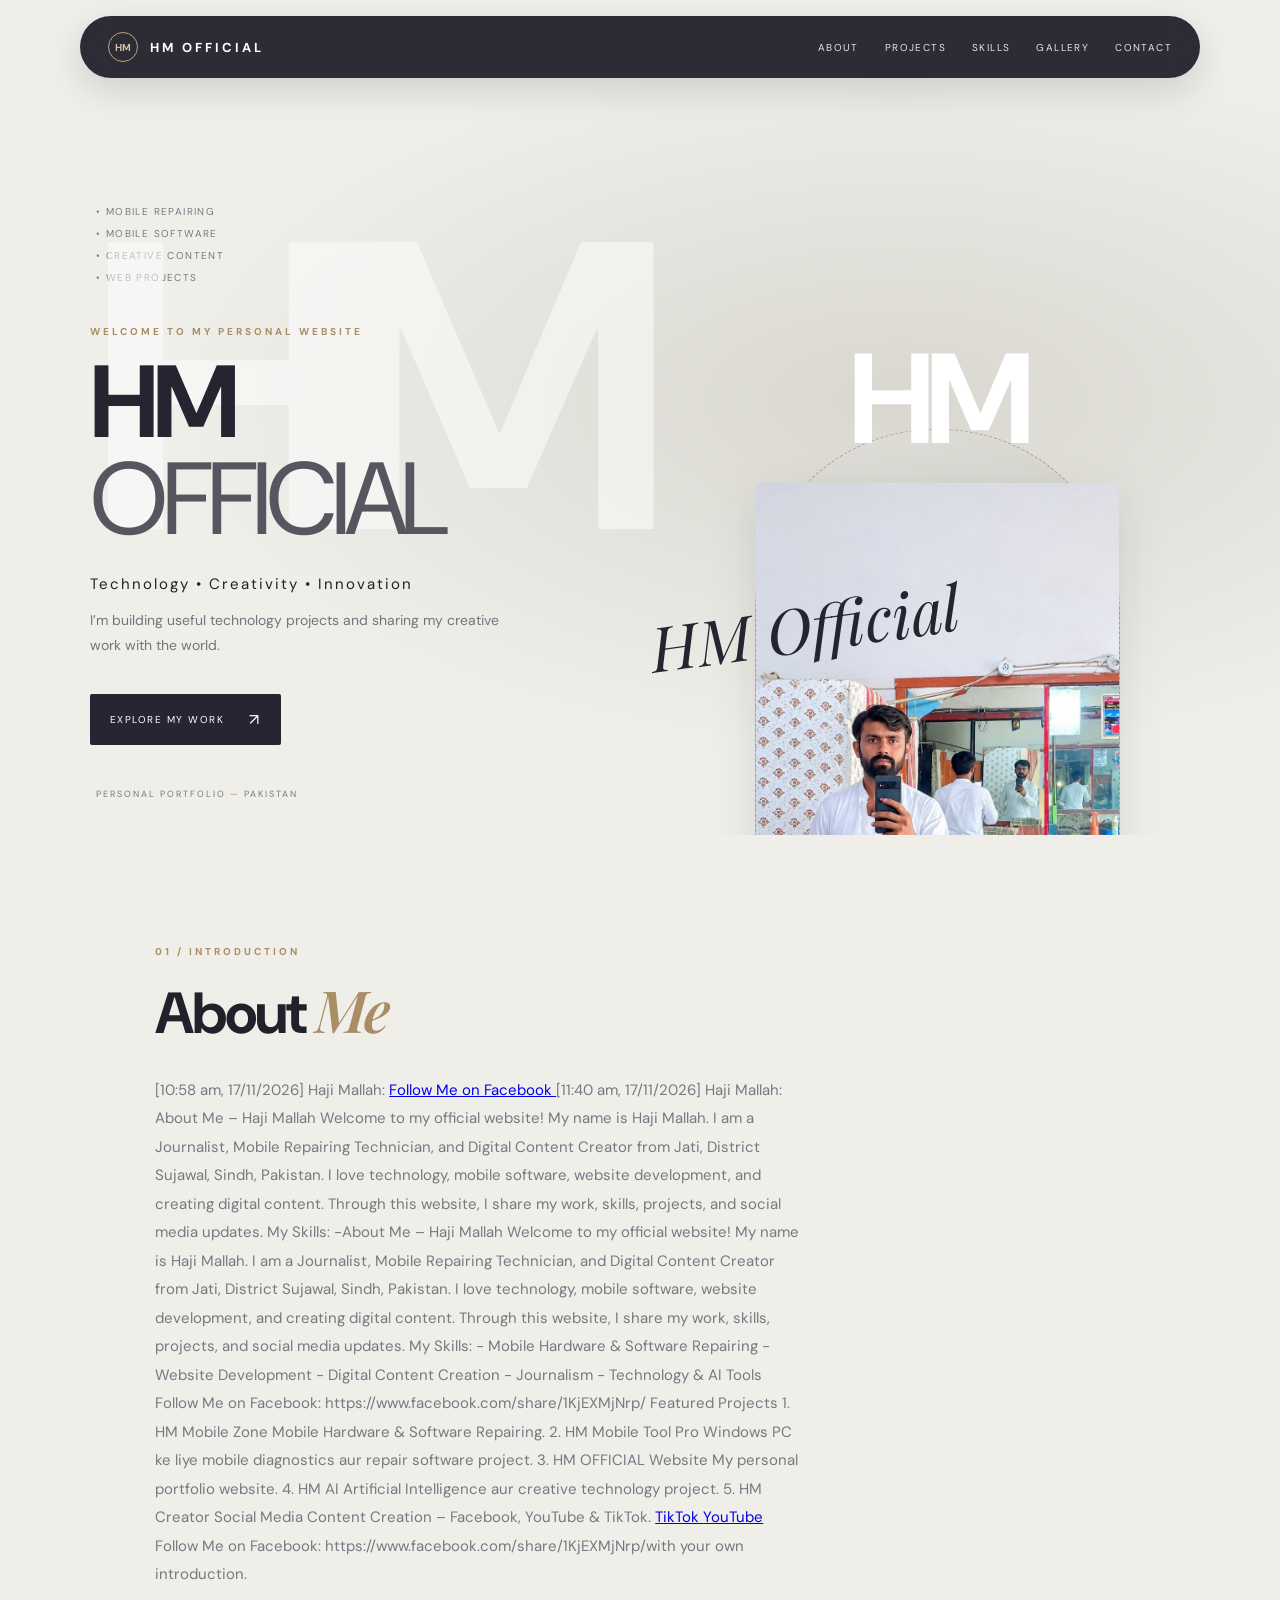
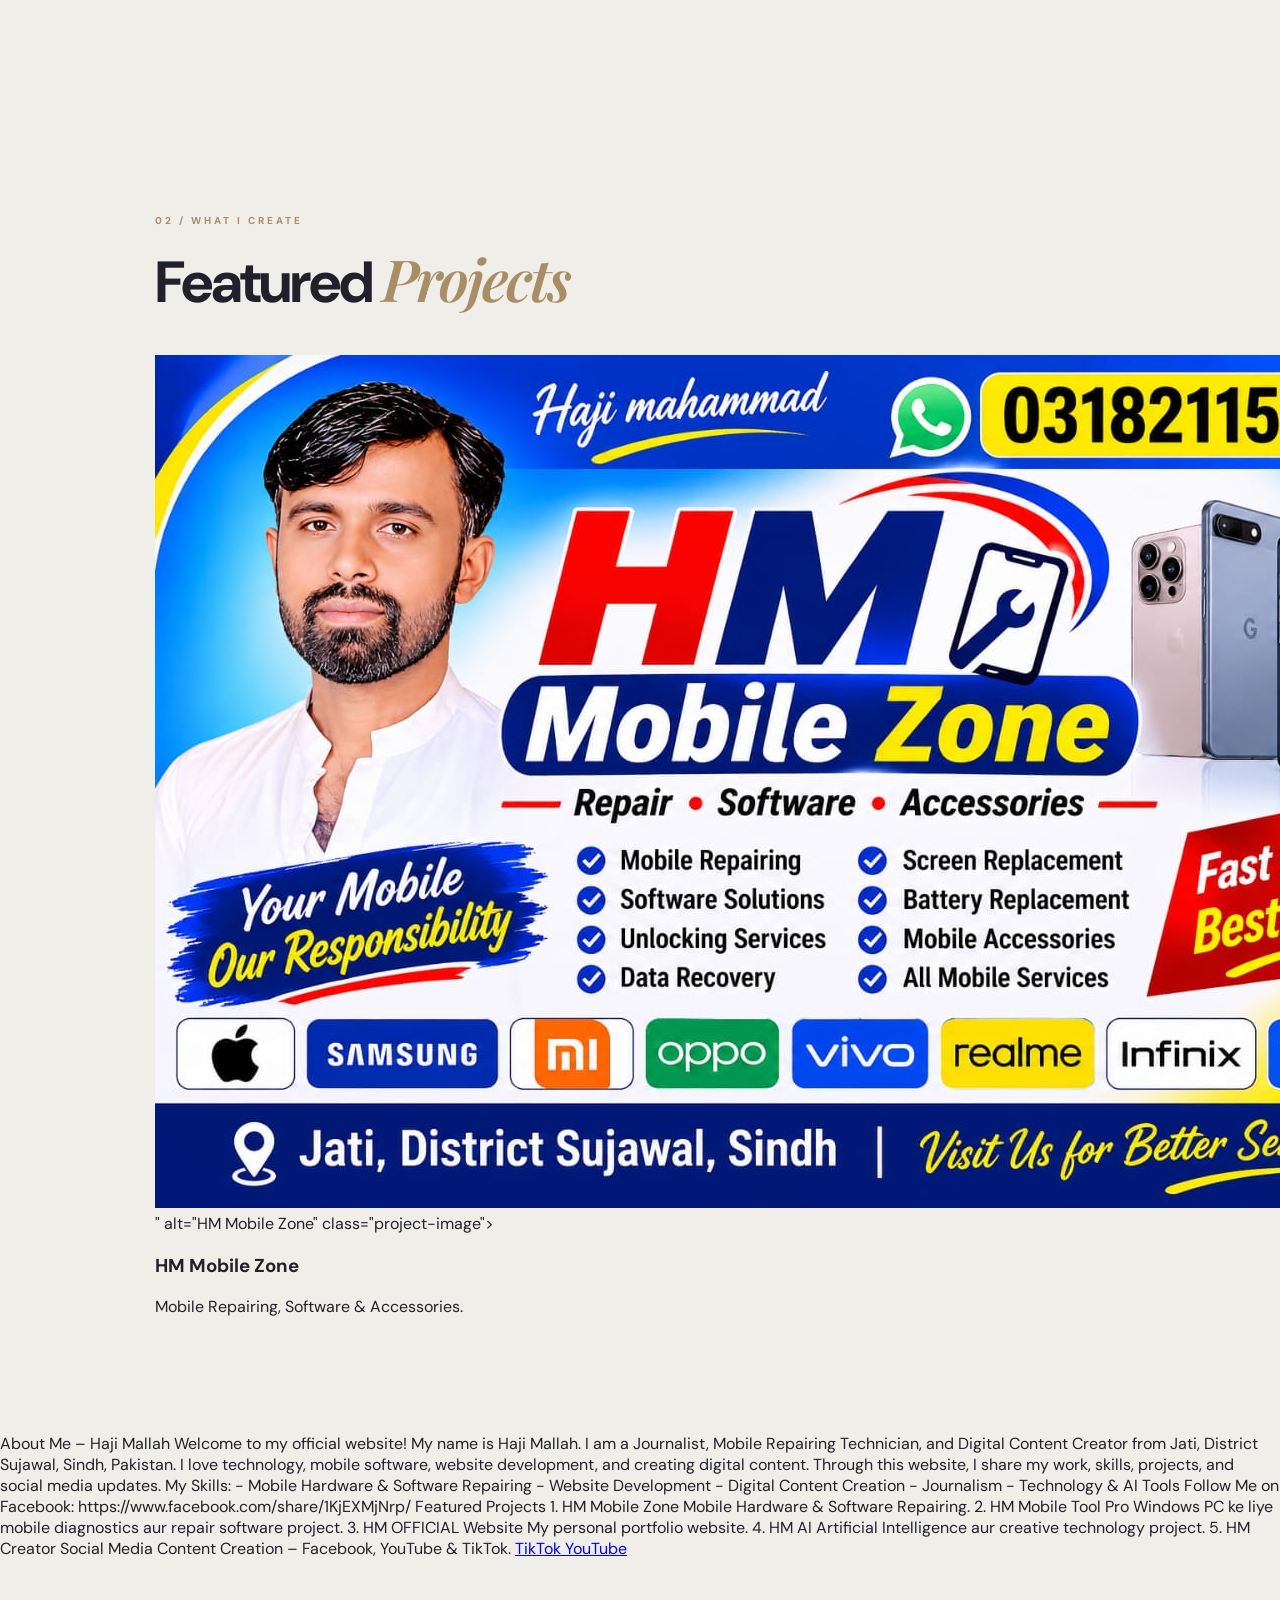
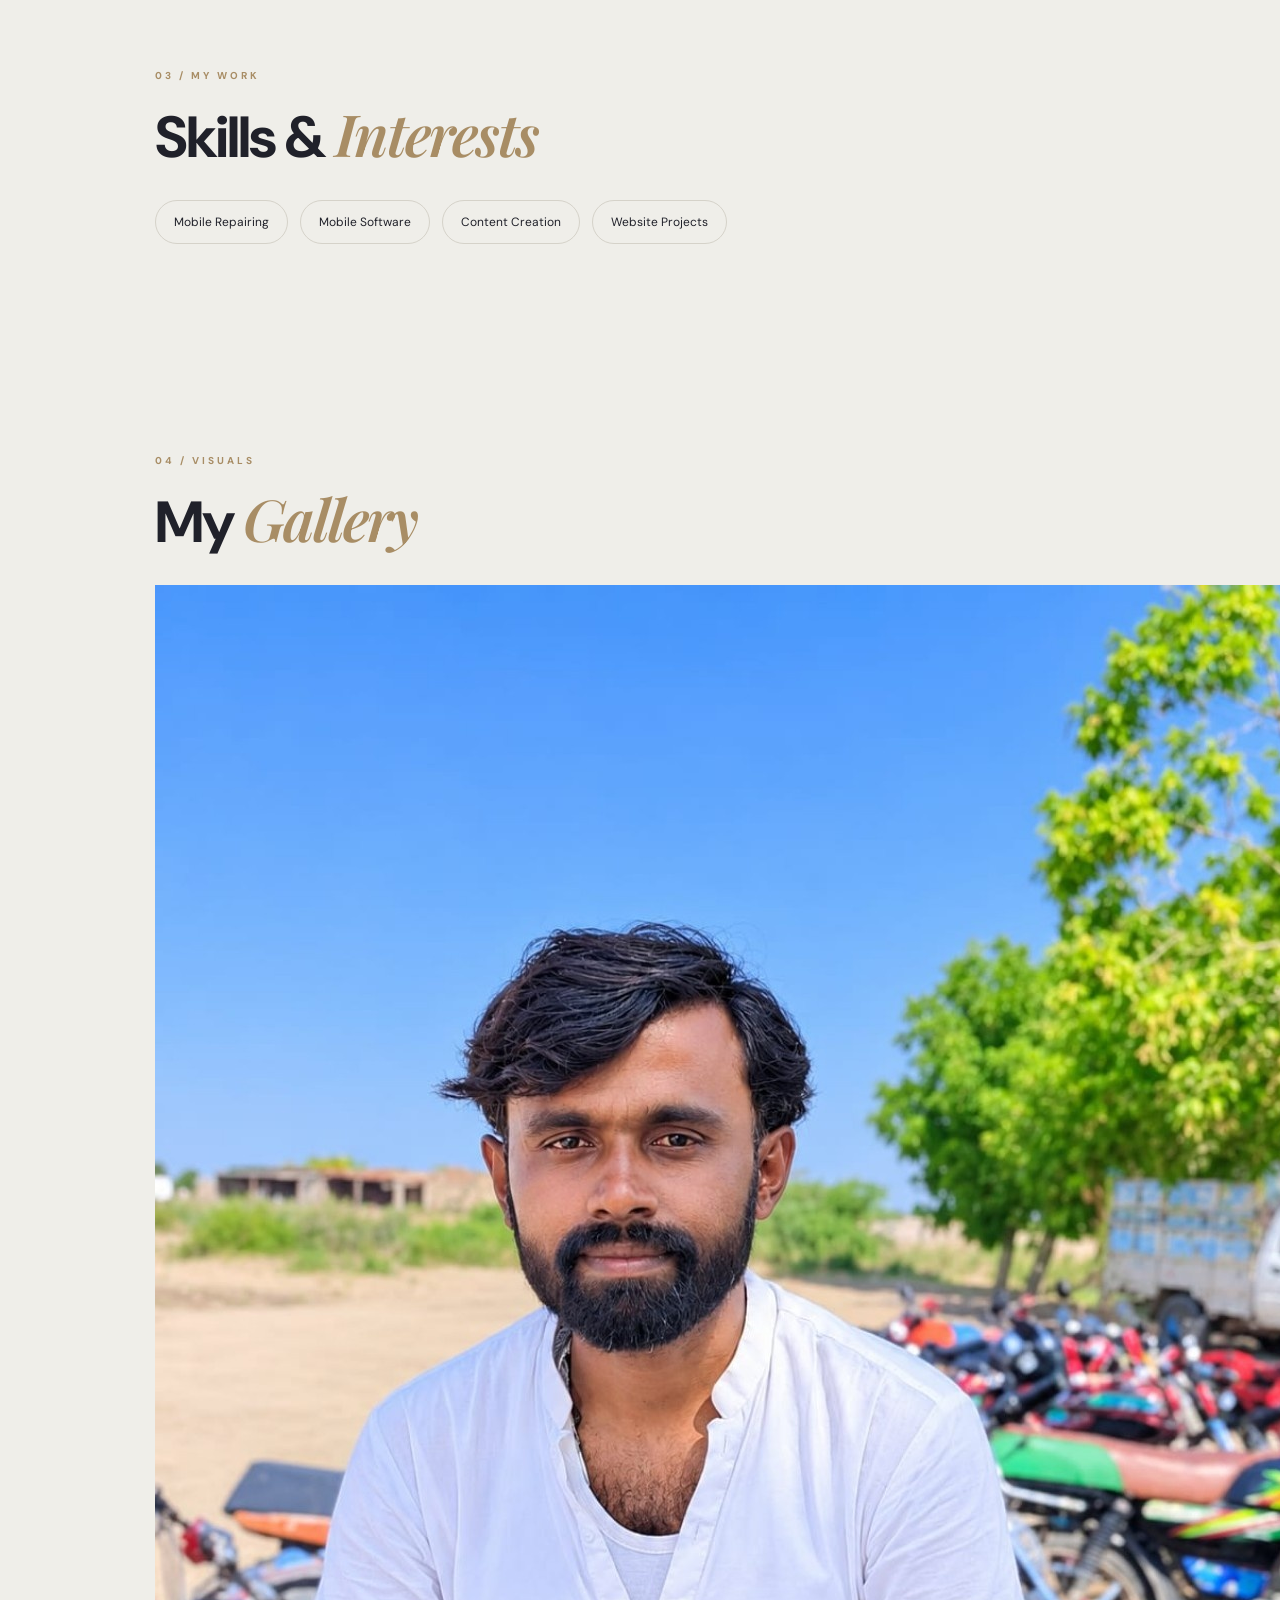
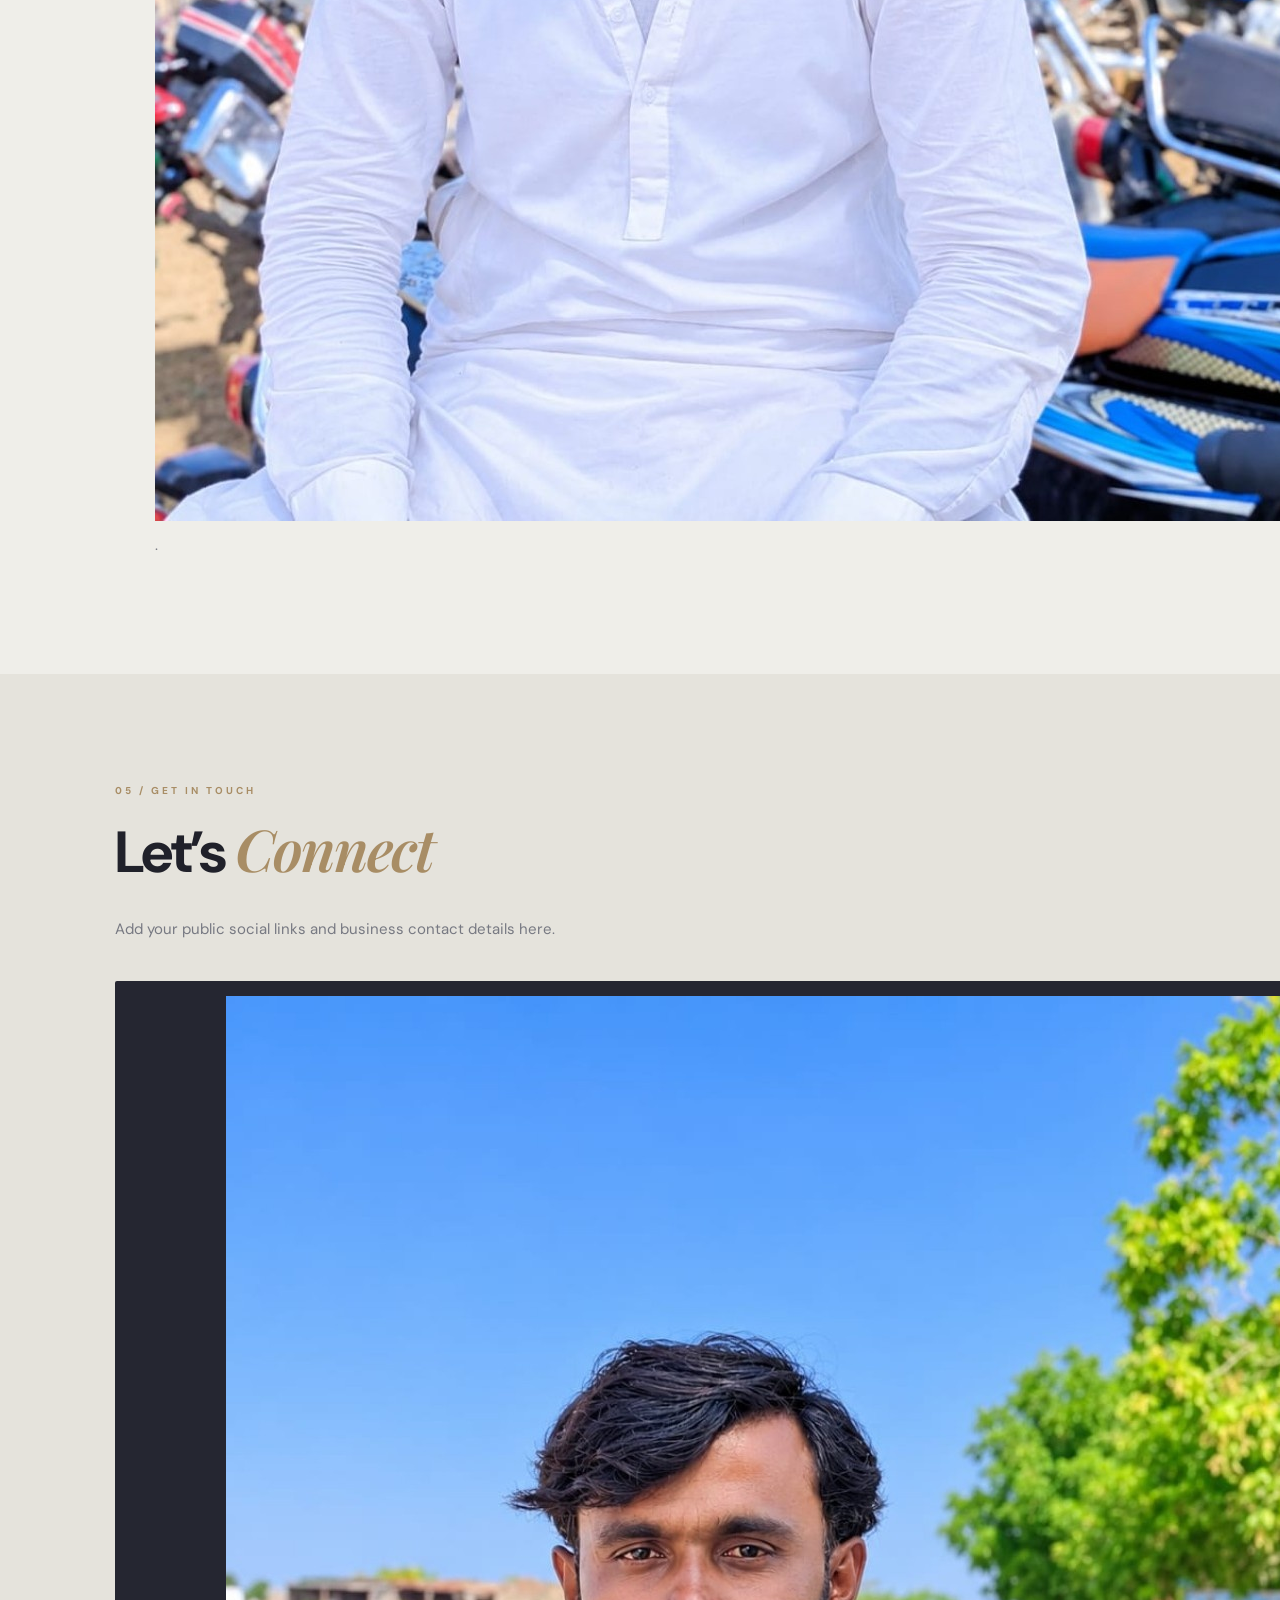
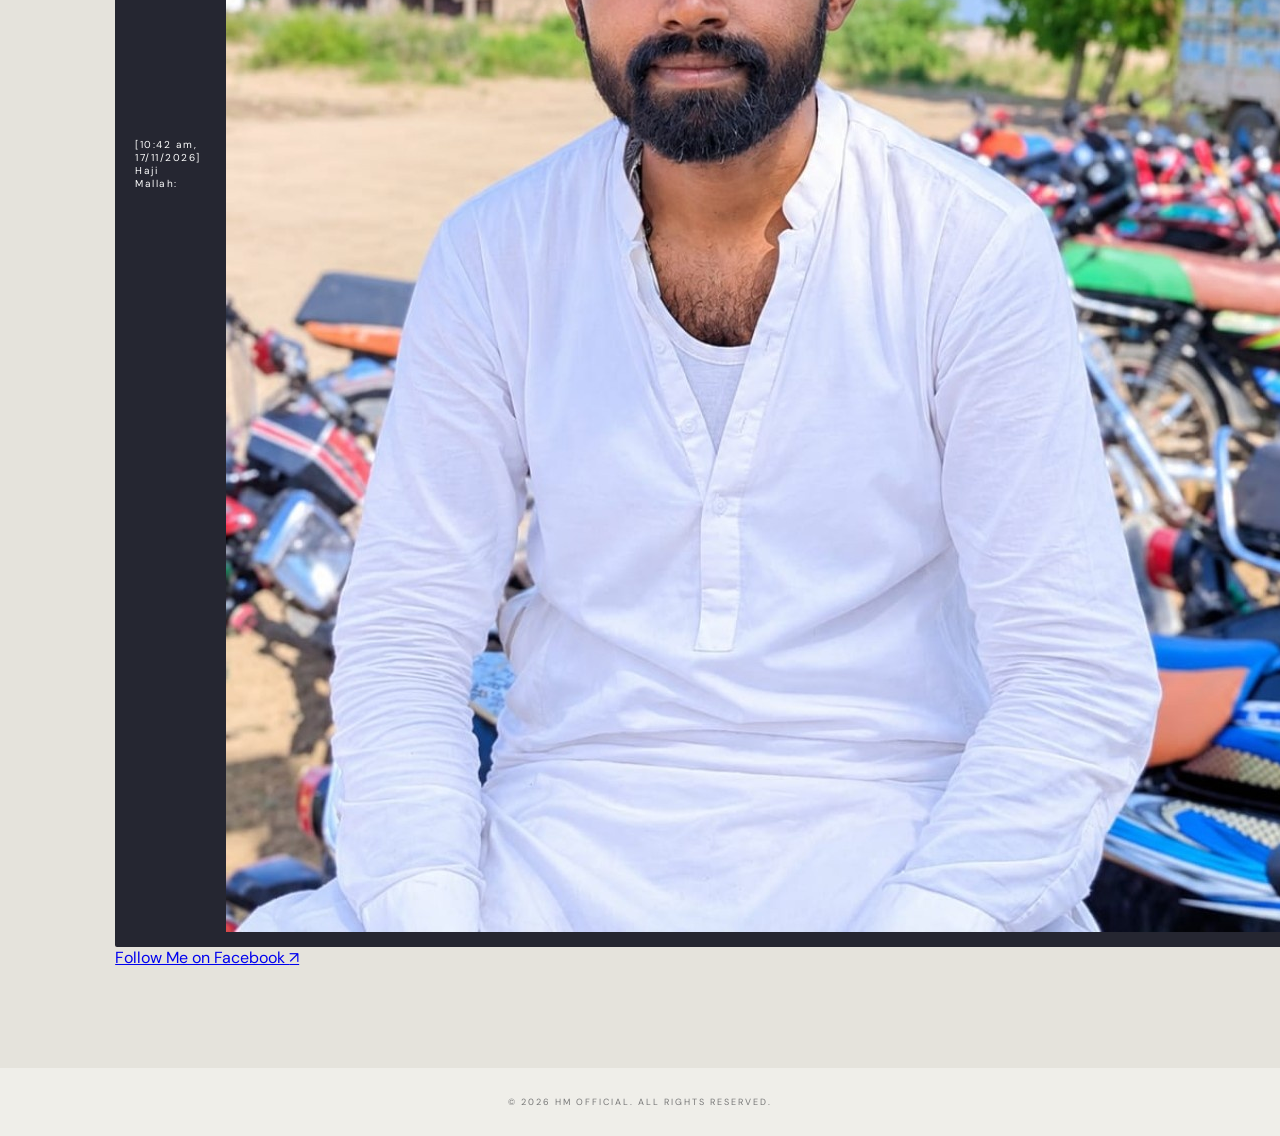
==== index.html @ f073fe21 "Update index.html" ====
<!doctype html>
<html lang="en">
<head>
  <meta charset="UTF-8">
  <meta name="viewport" content="width=device-width, initial-scale=1.0">
  <meta name="description" content="HM OFFICIAL — personal portfolio, projects and skills.">
  <title>HM OFFICIAL | Portfolio</title>
  <link rel="stylesheet" href="style.css">
</head>
<body>
  <header class="topbar">
    <a class="brand" href="#home"><span class="brand-mark">HM</span> HM OFFICIAL</a>
    <button class="menu-toggle" aria-label="Toggle navigation" aria-expanded="false">☰</button>
    <nav class="nav-links">
      <a href="#about">ABOUT</a><a href="#projects">PROJECTS</a>
      <a href="#skills">SKILLS</a><a href="#gallery">GALLERY</a><a href="#contact">CONTACT</a>
    </nav>
  </header>

  <main>
    <section class="hero" id="home">
      <div class="roles">
        <span>• MOBILE REPAIRING</span>
        <span>• MOBILE SOFTWARE</span>
        <span>• CREATIVE CONTENT</span>
        <span>• WEB PROJECTS</span>
      </div>
      <div class="hero-watermark" aria-hidden="true">HM</div>
      <div class="hero-copy">
        <p class="eyebrow">WELCOME TO MY PERSONAL WEBSITE</p>
        <h1>HM <span>OFFICIAL</span></h1>
        <p class="tagline">Technology • Creativity • Innovation</p>
        <p class="intro">I’m building useful technology projects and sharing my creative work with the world.</p>
        <a class="primary-btn" href="#projects">EXPLORE MY WORK <span>↗</span></a>
      </div>
      <div class="portrait-wrap">
        <!-- <img src="./haji-mallah-2.jpg" alt="HM Official"> and name it profile.jpg -->
        <img src="profile.jpg" alt="HM Official profile photo" onerror="this.style.display='none';this.nextElementSibling.style.display='grid'">
        <div class="photo-placeholder"><span>HM</span><small><img src="./haji-mallah-1.jpg" alt="HM Official" class="profile-photo"></small></div>
      </div>
      <div class="signature">HM Official</div>
      <div class="hero-note">PERSONAL PORTFOLIO <span>—</span> PAKISTAN</div>
    </section>

    <section class="content-section" id="about">
      <p class="section-kicker">01 / INTRODUCTION</p><h2>About <em>Me</em></h2>
      <p class="section-text"[10:42 am, 17/11/2026] Haji Mallah: <img src="./haji-mallah-2.jpg" alt="HM Official" class="profile-photo">
[10:58 am, 17/11/2026] Haji Mallah: <a href="https://www.facebook.com/share/1KjEXMjNrp/" target="_blank" rel="noopener noreferrer">
  <i class="fab fa-facebook"></i> Follow Me on Facebook
</a>
[11:40 am, 17/11/2026] Haji Mallah: About Me – Haji Mallah

Welcome to my official website!

My name is Haji Mallah. I am a Journalist, Mobile Repairing Technician, and Digital Content Creator from Jati, District Sujawal, Sindh, Pakistan.

I love technology, mobile software, website development, and creating digital content.

Through this website, I share my work, skills, projects, and social media updates.

My Skills:

-About Me – Haji Mallah

Welcome to my official website!

My name is Haji Mallah. I am a Journalist, Mobile Repairing Technician, and Digital Content Creator from Jati, District Sujawal, Sindh, Pakistan.

I love technology, mobile software, website development, and creating digital content.

Through this website, I share my work, skills, projects, and social media updates.

My Skills:

- Mobile Hardware & Software Repairing
- Website Development
- Digital Content Creation
- Journalism
- Technology & AI Tools

Follow Me on Facebook:
https://www.facebook.com/share/1KjEXMjNrp/
Featured Projects

1. HM Mobile Zone

Mobile Hardware & Software Repairing.

2. HM Mobile Tool Pro

Windows PC ke liye mobile diagnostics aur repair software project.

3. HM OFFICIAL Website

My personal portfolio website.

4. HM AI

Artificial Intelligence aur creative technology project.

5. HM Creator

Social Media Content Creation – Facebook, YouTube & TikTok.
<a href="https://www.tiktok.com/@hmbhai0" target="_blank">
  TikTok
</a>

<a href="https://www.youtube.com/@hrsjati3875" target="_blank">
  YouTube
</a>
Follow Me on Facebook:
https://www.facebook.com/share/1KjEXMjNrp/with your own introduction.</p>
    </section>
  <section class="content-section" id="projects">
  <p class="section-kicker">02 / WHAT I CREATE</p>
  <h2>Featured <em>Projects</em></h2>

  <div class="cards">
    <article class="card">
     <img src="./hm-mobile-zone.png.jpeg"
     alt="HM Mobile Zone"
     class="project-image">"
           alt="HM Mobile Zone"
           class="project-image">
      <h3>HM Mobile Zone</h3>
      <p>Mobile Repairing, Software & Accessories.</p>
    </article>
  </div>
</section>
        About Me – Haji Mallah

Welcome to my official website!

My name is Haji Mallah. I am a Journalist, Mobile Repairing Technician, and Digital Content Creator from Jati, District Sujawal, Sindh, Pakistan.

I love technology, mobile software, website development, and creating digital content.

Through this website, I share my work, skills, projects, and social media updates.

My Skills:

- Mobile Hardware & Software Repairing
- Website Development
- Digital Content Creation
- Journalism
- Technology & AI Tools

Follow Me on Facebook:
https://www.facebook.com/share/1KjEXMjNrp/
Featured Projects

1. HM Mobile Zone

Mobile Hardware & Software Repairing.

2. HM Mobile Tool Pro

Windows PC ke liye mobile diagnostics aur repair software project.

3. HM OFFICIAL Website

My personal portfolio website.

4. HM AI

Artificial Intelligence aur creative technology project.

5. HM Creator

Social Media Content Creation – Facebook, YouTube & TikTok.
<a href="https://www.tiktok.com/@hmbhai0" target="_blank">
  TikTok
</a>

<a href="https://www.youtube.com/@hrsjati3875" target="_blank">
  YouTube
</a>
    </section>
    <section class="content-section" id="skills">
      <p class="section-kicker">03 / MY WORK</p><h2>Skills & <em>Interests</em></h2>
      <div class="skill-list"><span>Mobile Repairing</span><span>Mobile Software</span><span>Content Creation</span><span>Website Projects</span></div>
    </section>
    <section class="content-section" id="gallery">
      <p class="section-kicker">04 / VISUALS</p><h2>My <em>Gallery</em></h2>
      <p class="section-text"><img src="./haji-mallah-2.jpg" alt="HM Official" class="profile-photo">.</p>
    </section>
    <section class="content-section contact" id="contact">
      <p class="section-kicker">05 / GET IN TOUCH</p><h2>Let’s <em>Connect</em></h2>
      <p class="section-text">Add your public social links and business contact details here.</p>
      <a class="primary-btn" href="https://www.facebook.com/" target="_blank" rel="noreferrer">[10:42 am, 17/11/2026] Haji Mallah: <img src="./haji-mallah-2.jpg" alt="HM Official" class="profile-photo">
[10:58 am, 17/11/2026] Haji Mallah: <a href="https://www.facebook.com/share/1KjEXMjNrp/" target="_blank" rel="noopener noreferrer">
  <i class="fab fa-facebook"></i> Follow Me on Facebook <span>↗</span></a>
    </section>
  </main>
  <footer>© <span id="year"></span> HM OFFICIAL. ALL RIGHTS RESERVED.</footer>
  <script src="script.js"></script>
</body>
</html>
---- style.css ----
@import url('https://fonts.googleapis.com/css2?family=DM+Sans:wght@400;500;600;700&family=Playfair+Display:ital,wght@0,600;1,600&display=swap');
:root{--ink:#20212a;--muted:#777982;--paper:#efeee9;--accent:#a88d65}
*{box-sizing:border-box}html{scroll-behavior:smooth}body{margin:0;background:var(--paper);color:var(--ink);font-family:'DM Sans',Arial,sans-serif}
.topbar{position:sticky;top:16px;z-index:10;width:min(1120px,calc(100% - 36px));margin:16px auto -78px;min-height:62px;padding:0 28px;border-radius:40px;background:rgba(31,32,42,.94);display:flex;align-items:center;justify-content:space-between;color:#fff;box-shadow:0 12px 35px #17182124;backdrop-filter:blur(12px)}
.brand{color:#fff;text-decoration:none;letter-spacing:3px;font-size:13px;font-weight:700;display:flex;align-items:center;gap:12px}.brand-mark{border:1px solid #bba27e;border-radius:50%;width:30px;height:30px;display:grid;place-items:center;color:#d7c4a6;font-size:10px;letter-spacing:0}
.nav-links{display:flex;gap:26px}.nav-links a{font-size:10px;letter-spacing:1.4px;color:#e7e5e2;text-decoration:none}.nav-links a:hover{color:#d6b98d}.menu-toggle{display:none;background:none;border:0;color:white;font-size:24px}
.hero{min-height:760px;max-width:1440px;margin:auto;position:relative;overflow:hidden;padding:180px max(7vw,30px) 90px;background:radial-gradient(ellipse at 70% 48%,#d9d7d0 0,#efeee9 58%)}
.roles{position:absolute;top:205px;left:7.5%;display:grid;gap:9px;color:#777982;font-size:10px;letter-spacing:1.4px}
.hero-watermark{position:absolute;left:7%;top:185px;font-size:clamp(170px,32vw,430px);line-height:1;font-weight:700;letter-spacing:-.09em;color:#fff;opacity:.52;pointer-events:none}
.hero-copy{position:relative;z-index:2;width:min(58%,650px);padding-top:135px}.eyebrow,.section-kicker{font-size:10px;letter-spacing:3px;color:var(--accent);font-weight:700}.hero h1{font-size:clamp(48px,8vw,105px);line-height:.95;letter-spacing:-5px;margin:16px 0;color:#242530}.hero h1 span{display:block;font-weight:400;color:#555660}.tagline{font-size:15px;letter-spacing:2px;margin:25px 0 12px}.intro{max-width:430px;color:#74757c;line-height:1.8;font-size:14px}.primary-btn{display:inline-flex;gap:25px;align-items:center;margin-top:22px;padding:15px 20px;background:#252631;color:#fff;text-decoration:none;font-size:10px;letter-spacing:1.5px;border-radius:2px}.primary-btn span{font-size:16px}
.portrait-wrap{position:absolute;z-index:1;right:8%;bottom:0;width:min(39%,480px);height:76%;display:grid;place-items:end center}.portrait-wrap img{max-width:100%;max-height:100%;object-fit:contain;object-position:bottom;filter:drop-shadow(0 15px 22px #292a3020)}.photo-placeholder{width:76%;height:72%;border:1px dashed #aaa79e;border-radius:180px 180px 0 0;background:linear-gradient(145deg,#deddd7,#c9c8c1);display:grid;align-content:center;justify-items:center;color:#fff}.photo-placeholder span{font-size:clamp(65px,10vw,130px);font-weight:700;letter-spacing:-8px}.photo-placeholder small{font-size:9px;letter-spacing:3px;color:#666}.signature{position:absolute;z-index:3;right:25%;bottom:20%;font-family:'Playfair Display',serif;font-style:italic;font-size:clamp(30px,5vw,62px);color:#242530;transform:rotate(-8deg)}.hero-note{position:absolute;bottom:35px;left:7.5%;font-size:9px;letter-spacing:2px;color:#777}.hero-note span{color:var(--accent)}
.content-section{padding:100px max(9vw,28px);max-width:1200px;margin:auto}.content-section h2{font-size:clamp(34px,5vw,58px);letter-spacing:-2px;margin:12px 0 25px}.content-section h2 em{font-family:'Playfair Display',serif;color:var(--accent);font-weight:600}.section-text{max-width:650px;color:var(--muted);line-height:1.9;font-size:15px}.cards{display:grid;grid-template-columns:repeat(3,1fr);gap:18px;margin-top:35px}.project-card{padding:28px;background:#fff;border:1px solid #e2e0d9;min-height:180px}.project-card span{color:var(--accent);font-size:11px}.project-card h3{font-size:19px;margin:30px 0 8px}.project-card p{font-size:13px;color:var(--muted);line-height:1.6}.skill-list{display:flex;flex-wrap:wrap;gap:12px}.skill-list span{padding:13px 18px;border:1px solid #d5d2c9;border-radius:30px;font-size:12px} .contact{background:#e5e3dc;max-width:none}footer{text-align:center;padding:28px;font-size:9px;letter-spacing:2px;color:#777}
@media(max-width:720px){.topbar{padding:0 18px}.menu-toggle{display:block}.nav-links{display:none;position:absolute;top:68px;left:0;right:0;padding:22px;background:#252631;border-radius:18px;flex-direction:column;gap:20px}.nav-links.open{display:flex}.hero{min-height:820px;padding:150px 26px 80px}.roles{top:130px;left:28px;font-size:8px}.hero-watermark{top:240px;left:5%;font-size:48vw}.hero-copy{padding-top:170px;width:100%}.hero h1{font-size:58px;letter-spacing:-3px}.portrait-wrap{right:4%;width:56%;height:40%;opacity:.88}.signature{right:12%;bottom:15%;font-size:34px}.hero-note{left:28px}.cards{grid-template-columns:1fr}.content-section{padding:75px 28px}}
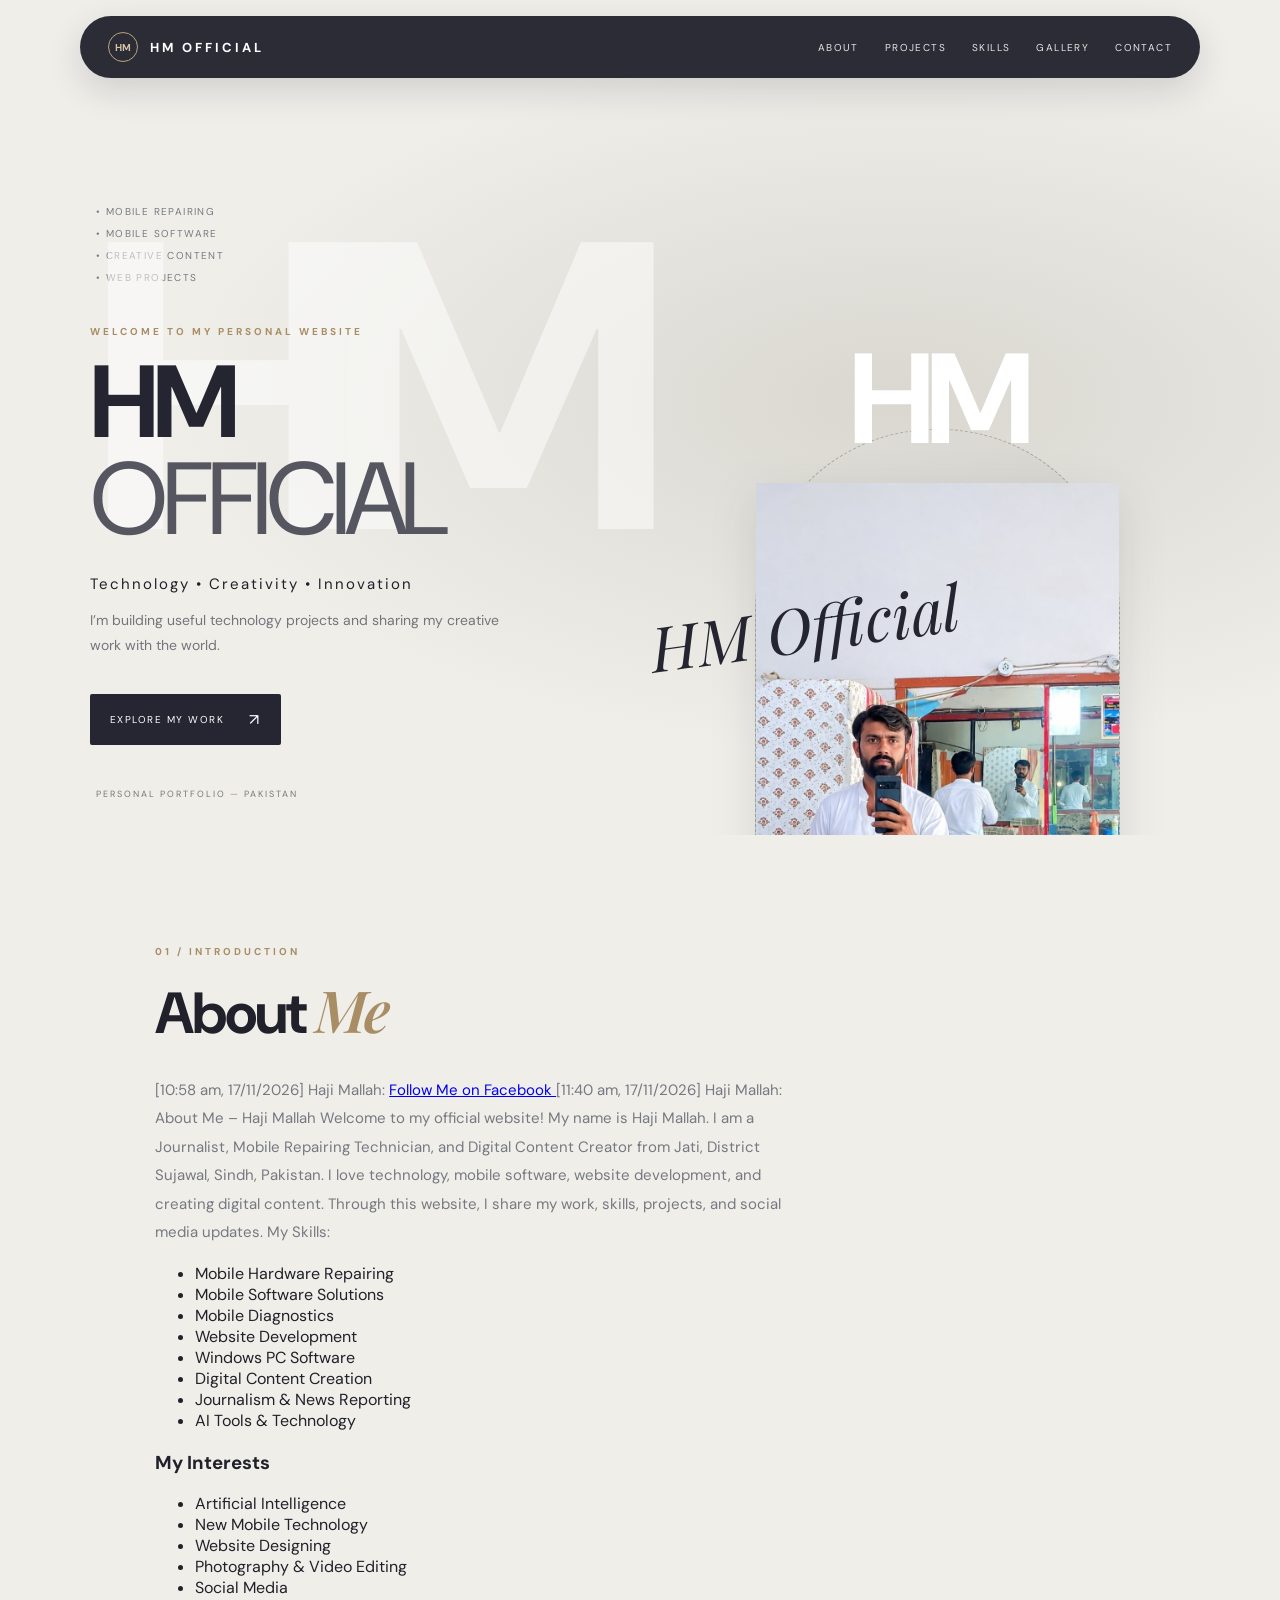
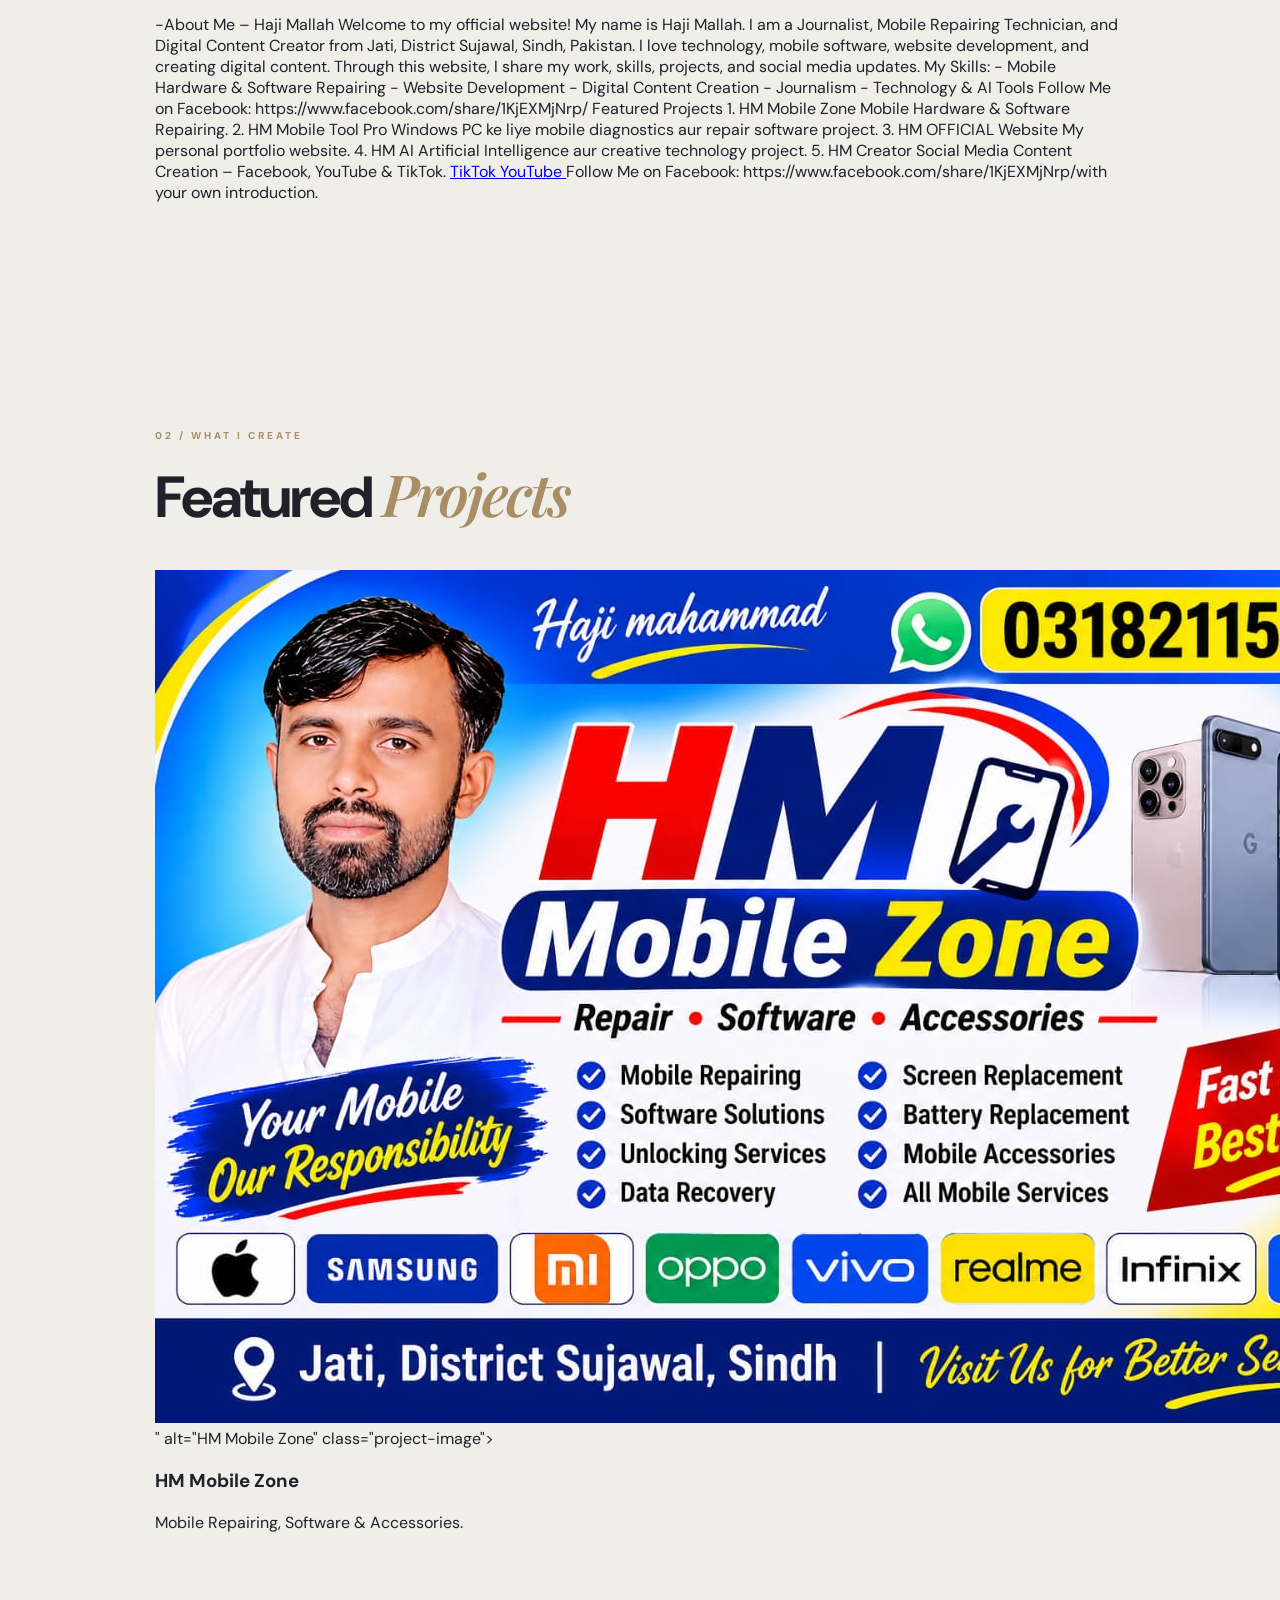
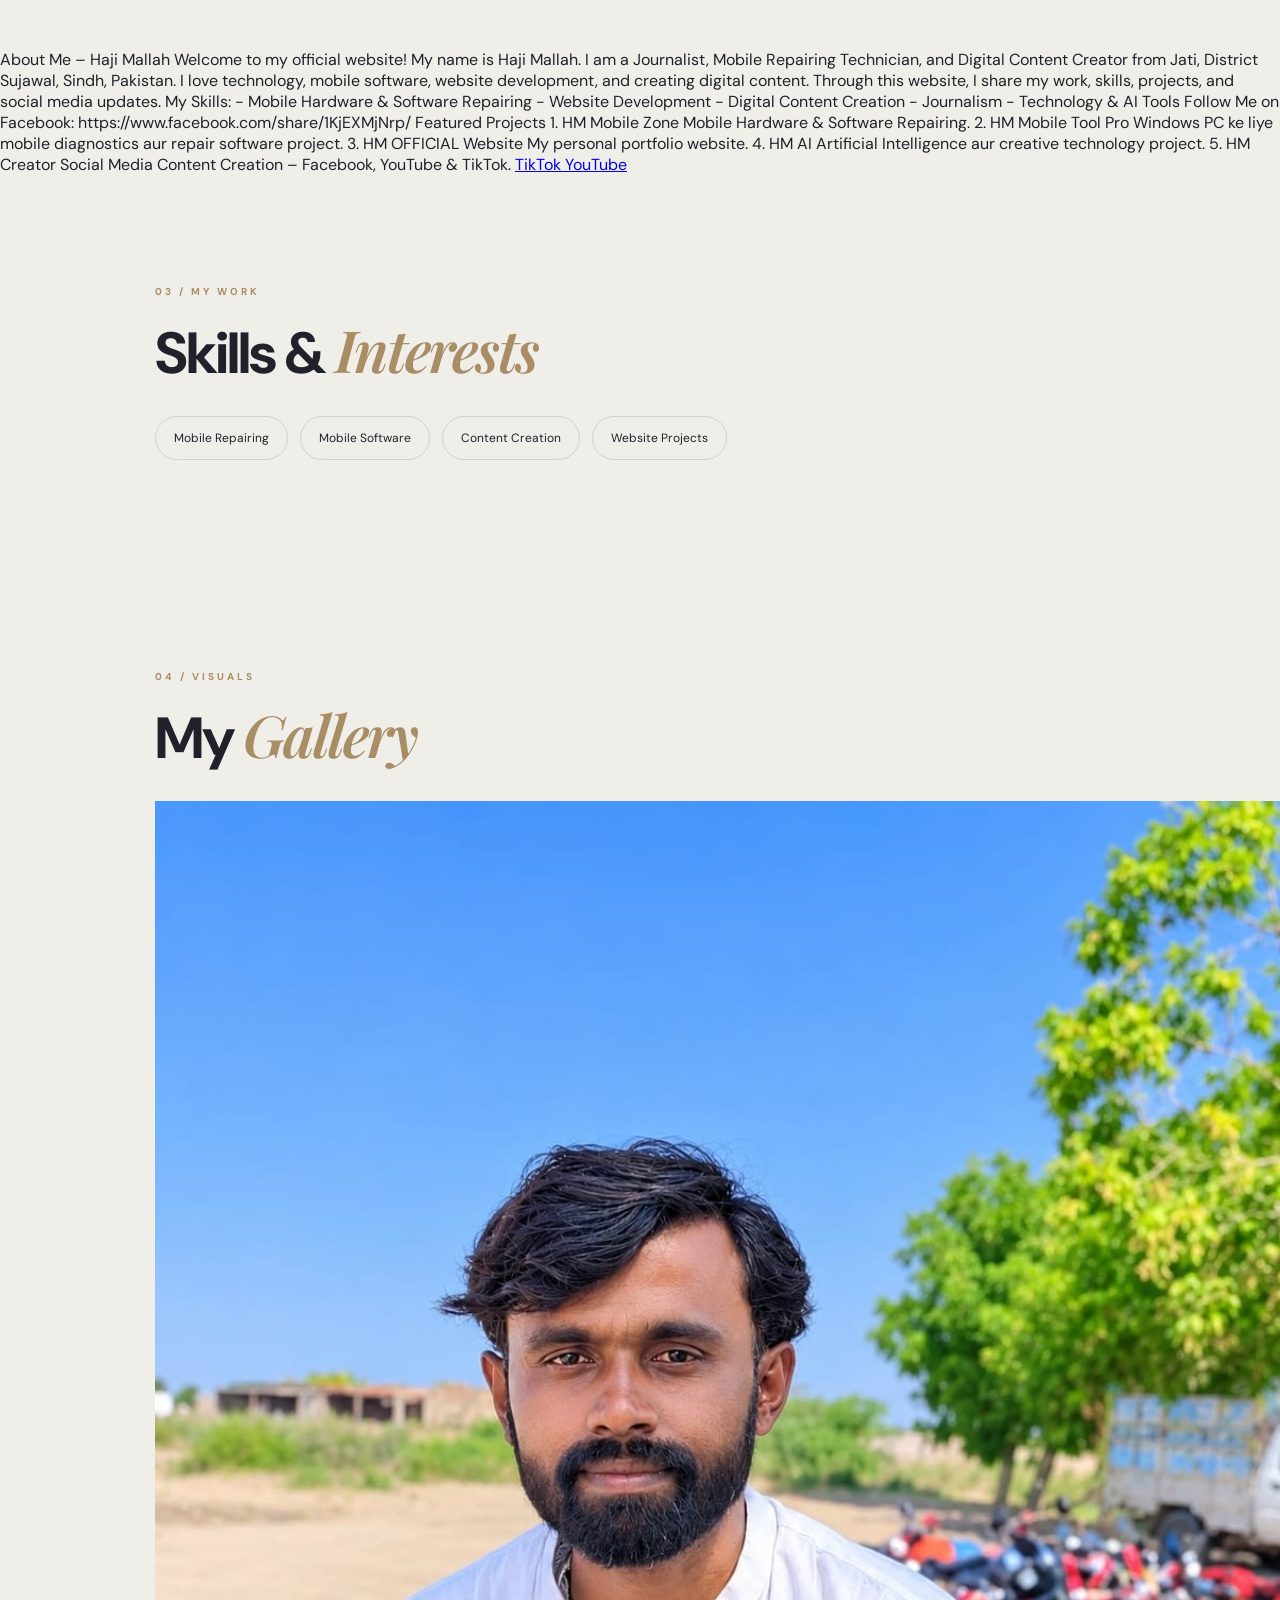
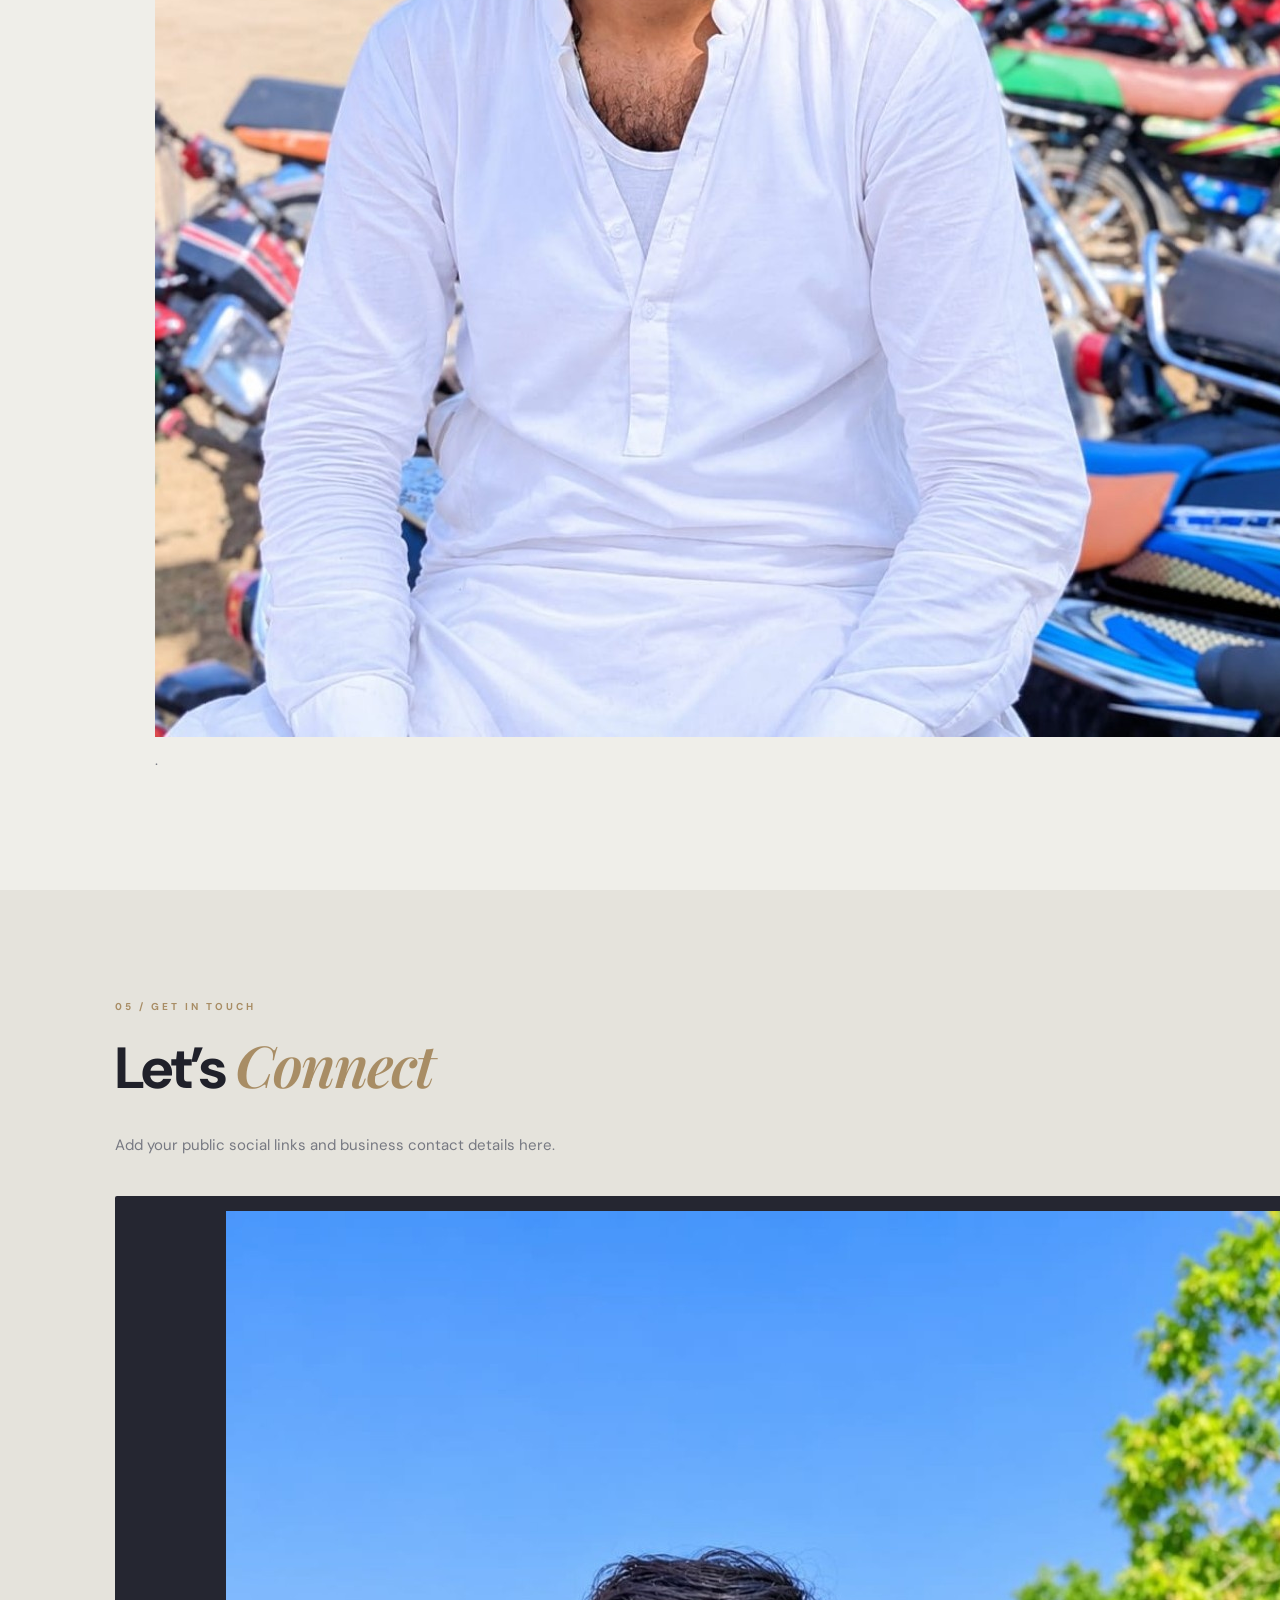
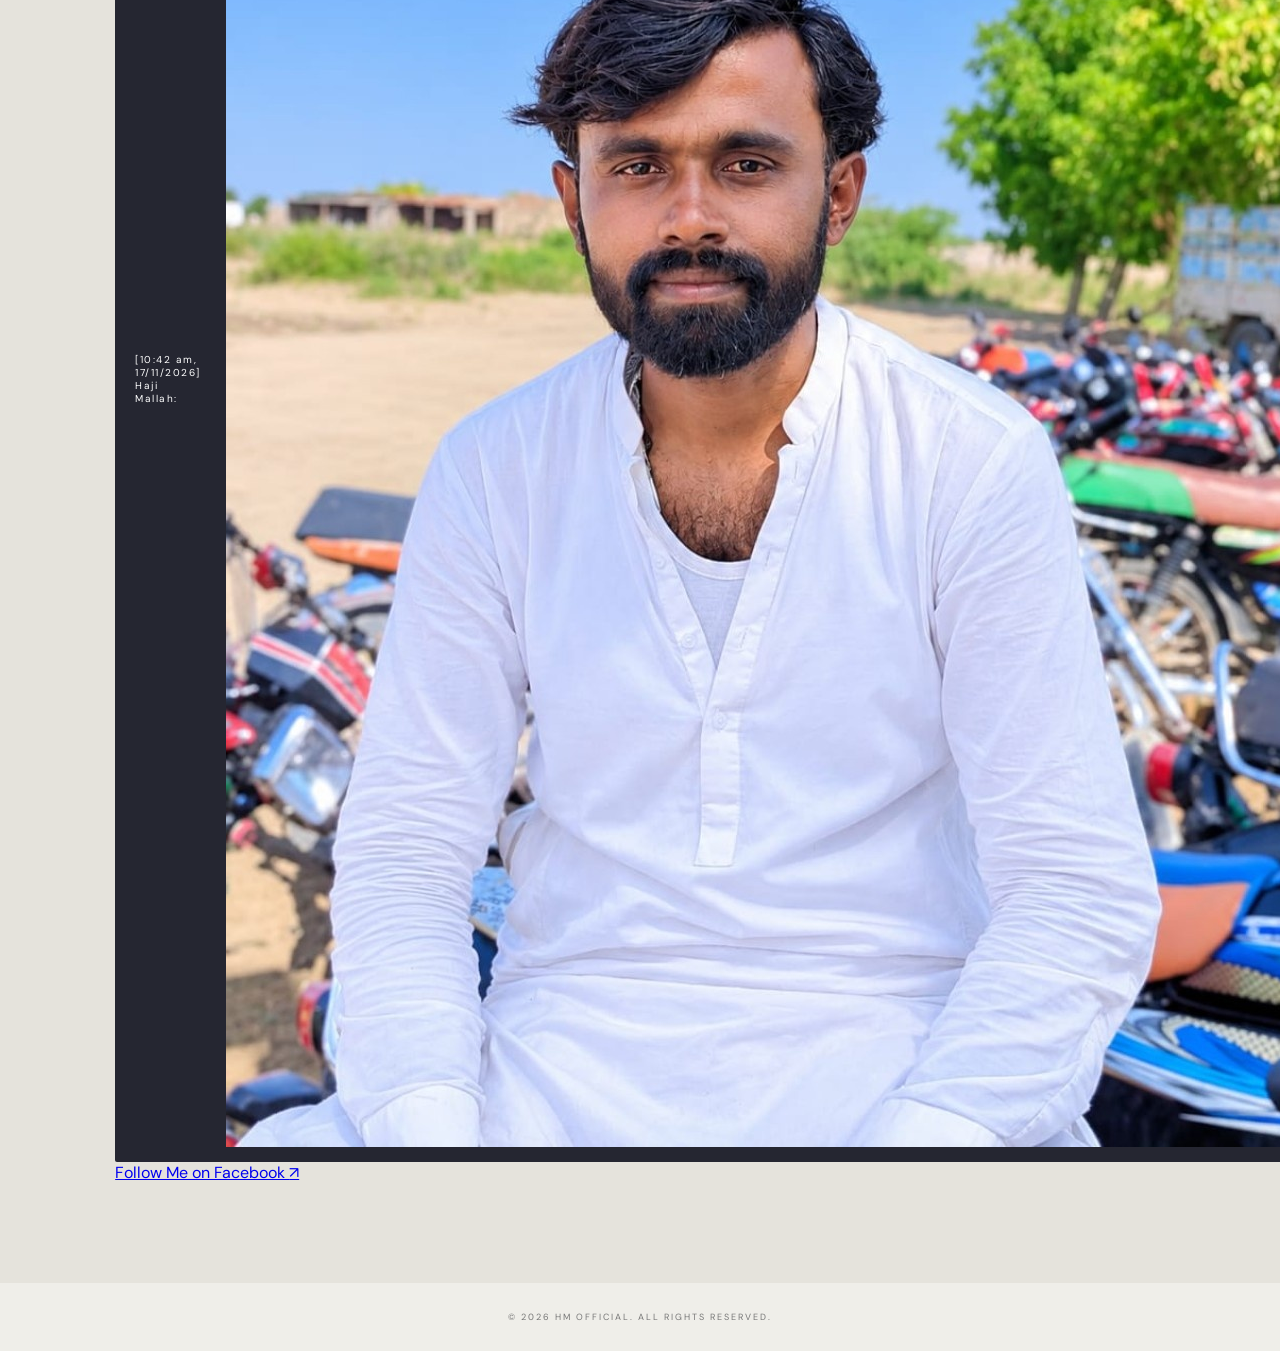
==== commit 3d4fdf37: "Update index.html" ====
--- a/index.html
+++ b/index.html
@@ -58,7 +58,25 @@
 
 Through this website, I share my work, skills, projects, and social media updates.
 
-My Skills:
+My Skills:<ul>
+  <li>Mobile Hardware Repairing</li>
+  <li>Mobile Software Solutions</li>
+  <li>Mobile Diagnostics</li>
+  <li>Website Development</li>
+  <li>Windows PC Software</li>
+  <li>Digital Content Creation</li>
+  <li>Journalism &amp; News Reporting</li>
+  <li>AI Tools &amp; Technology</li>
+</ul>
+
+<h3>My Interests</h3>
+<ul>
+  <li>Artificial Intelligence</li>
+  <li>New Mobile Technology</li>
+  <li>Website Designing</li>
+  <li>Photography &amp; Video Editing</li>
+  <li>Social Media</li>
+</ul>
 
 -About Me – Haji Mallah
 
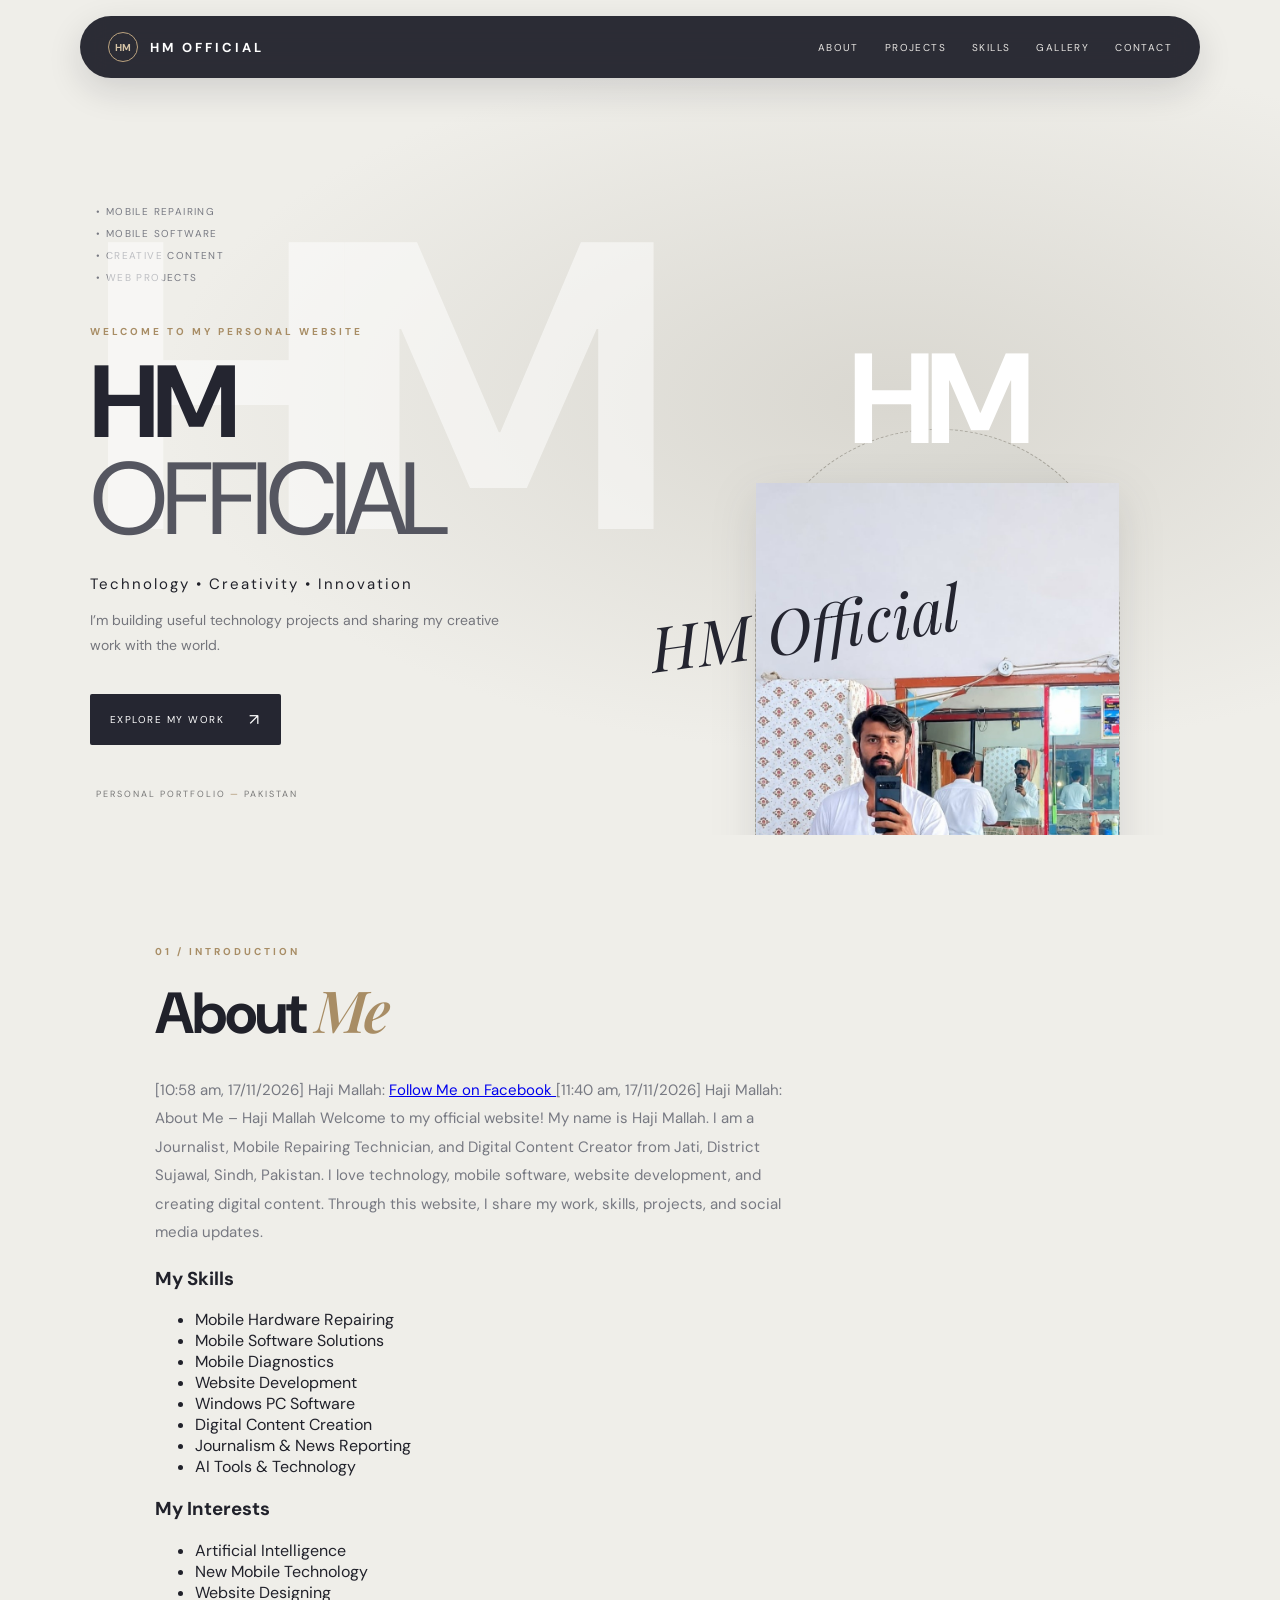
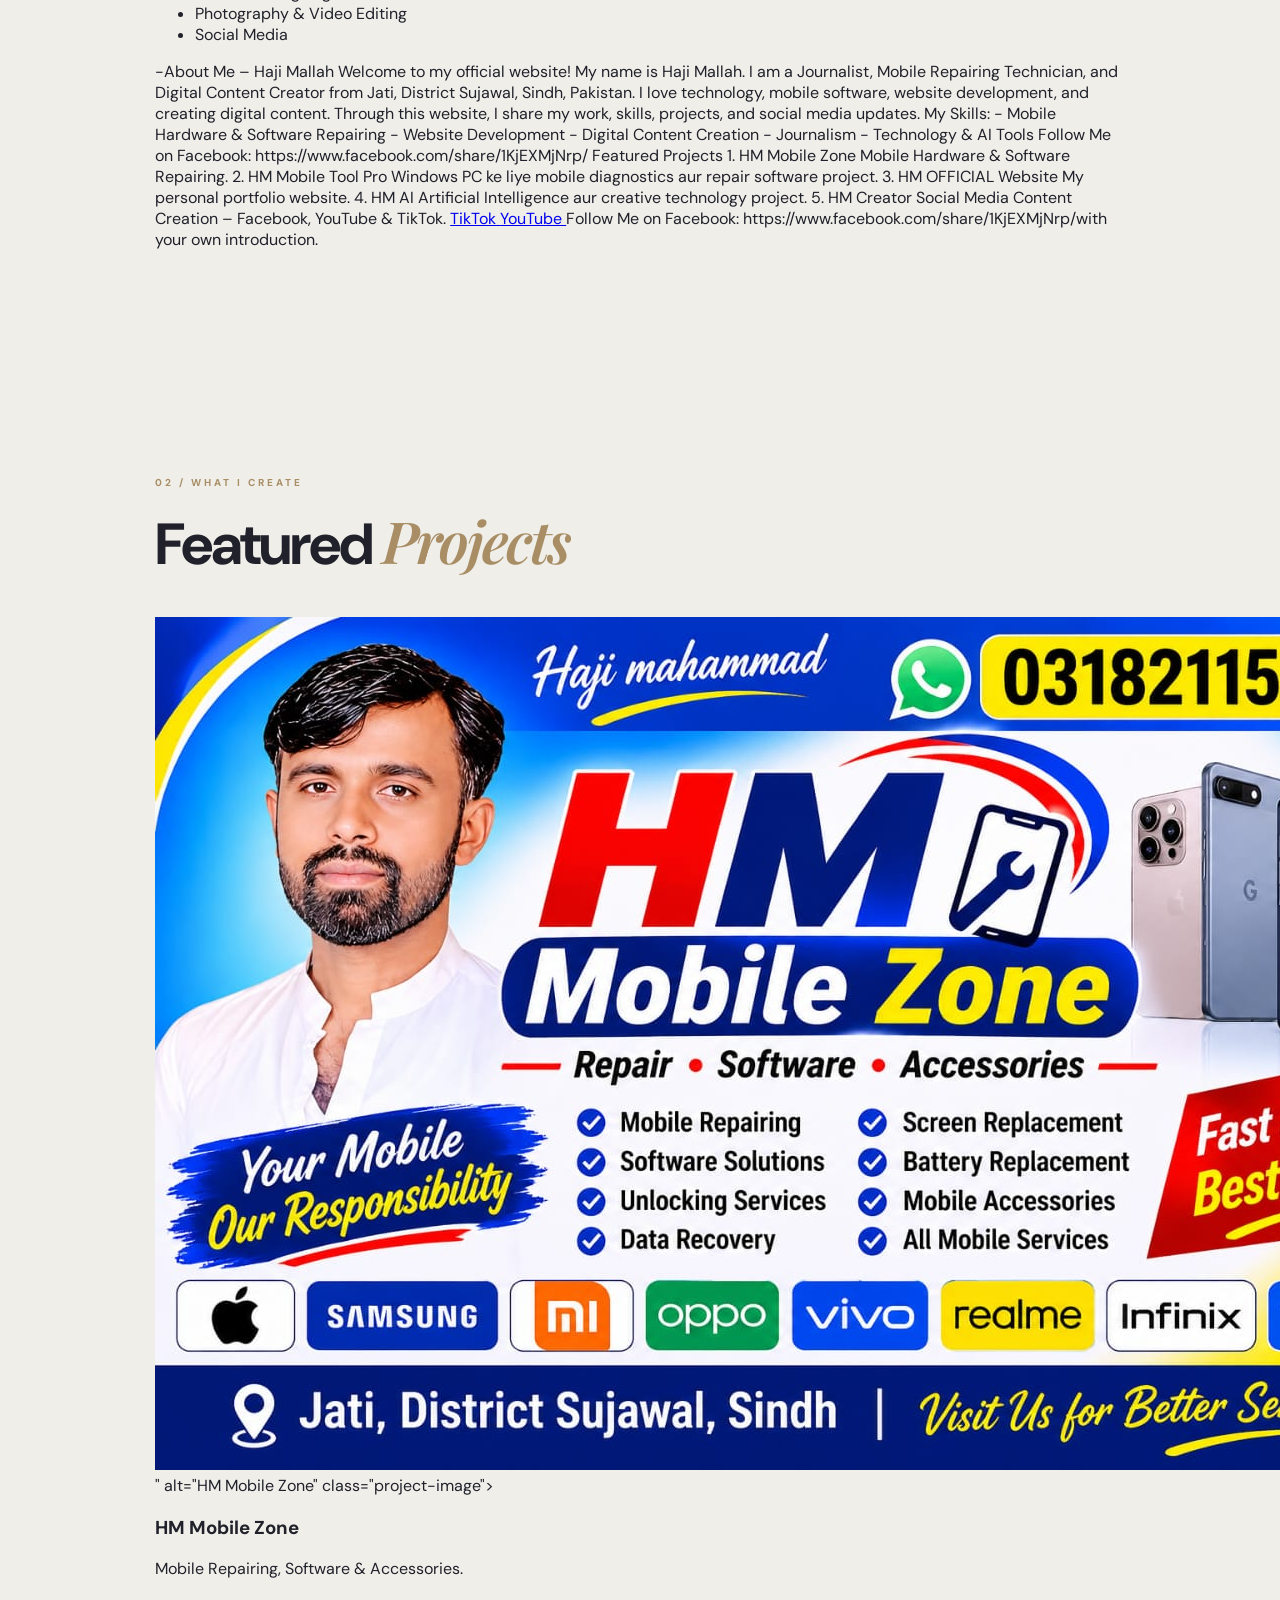
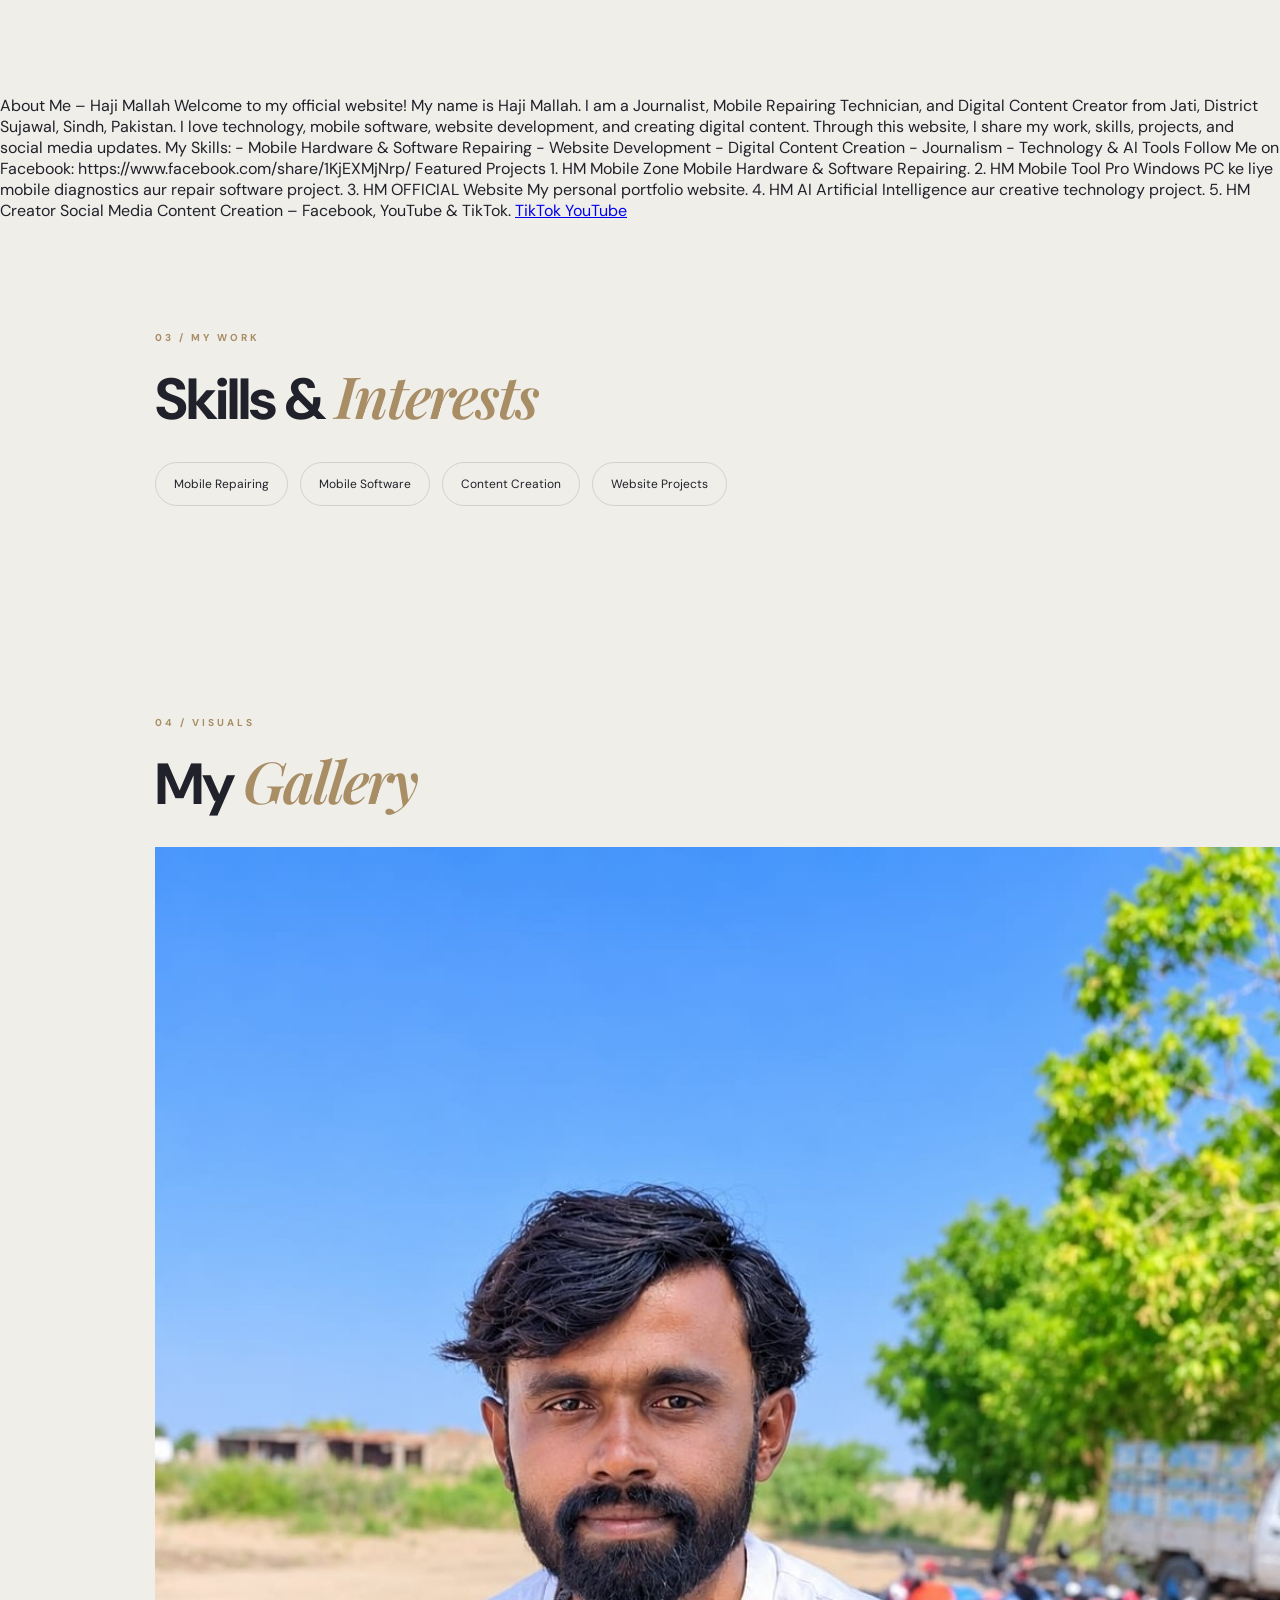
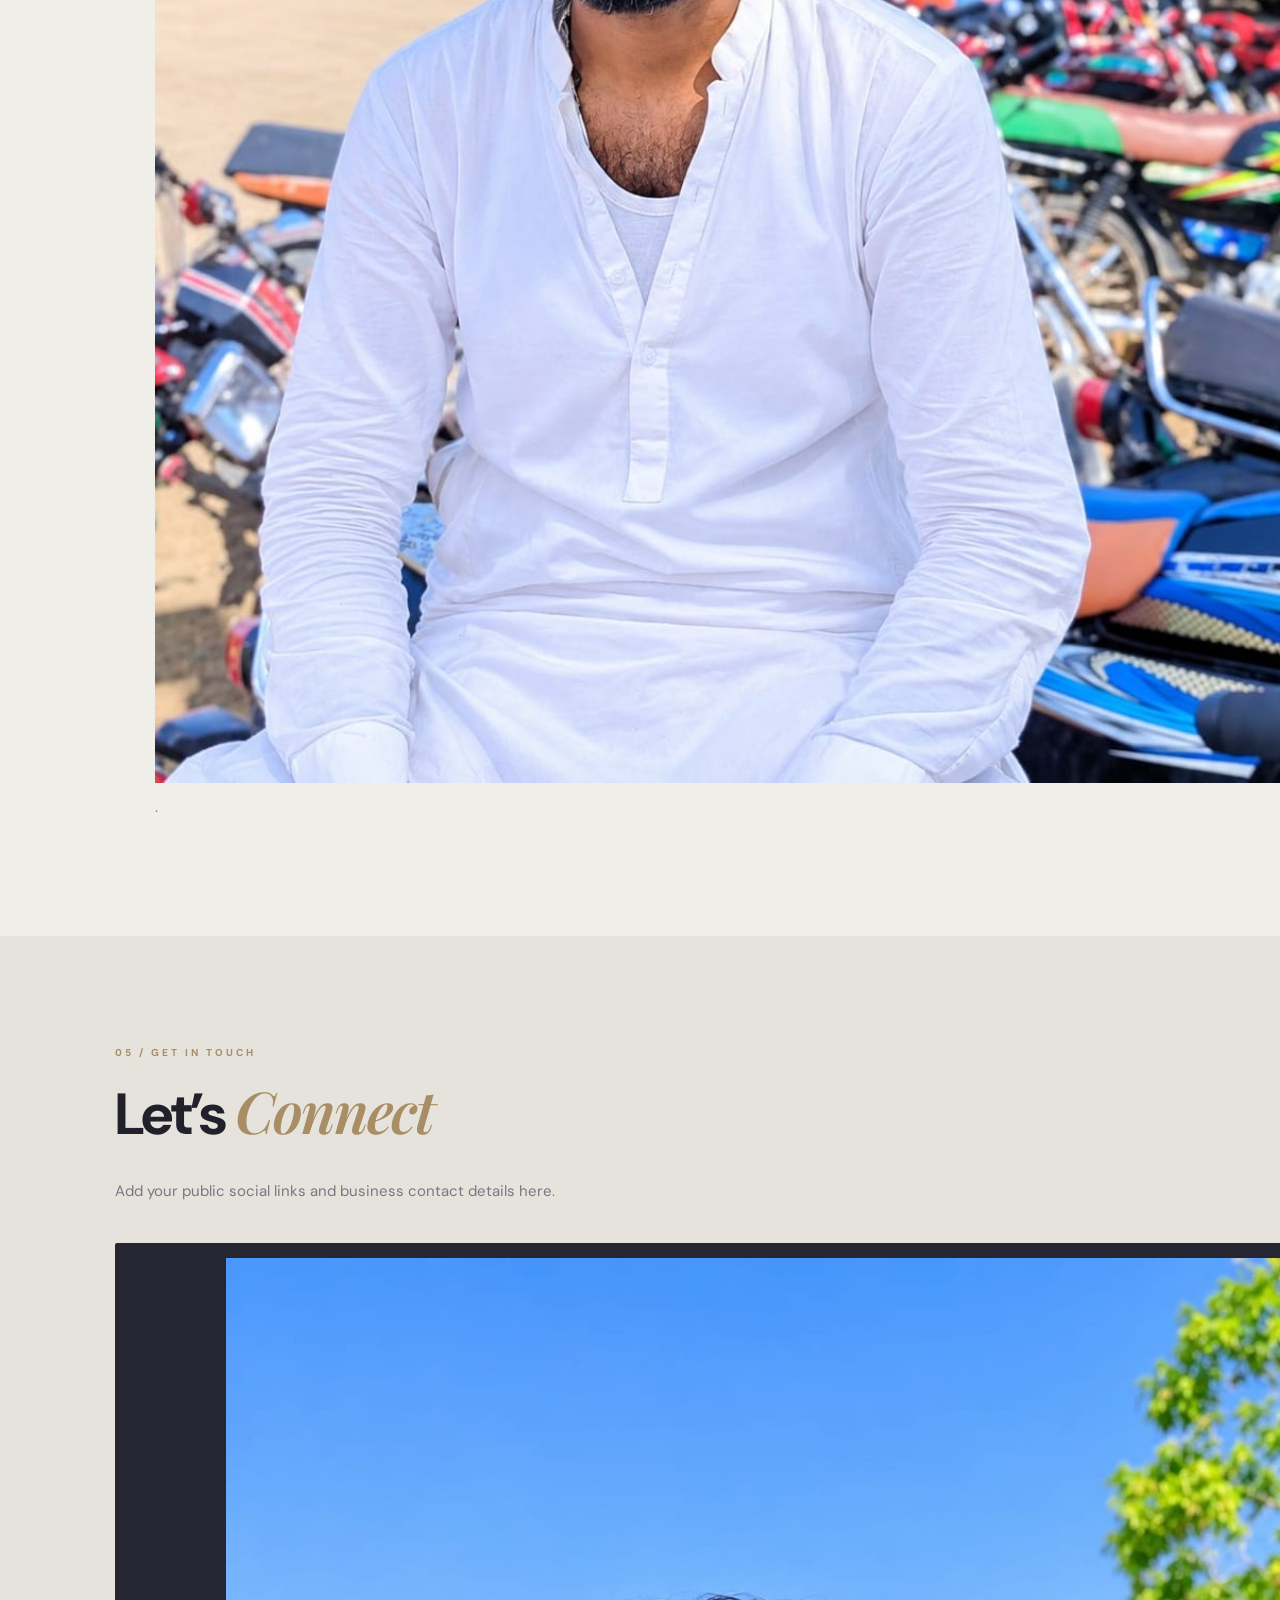
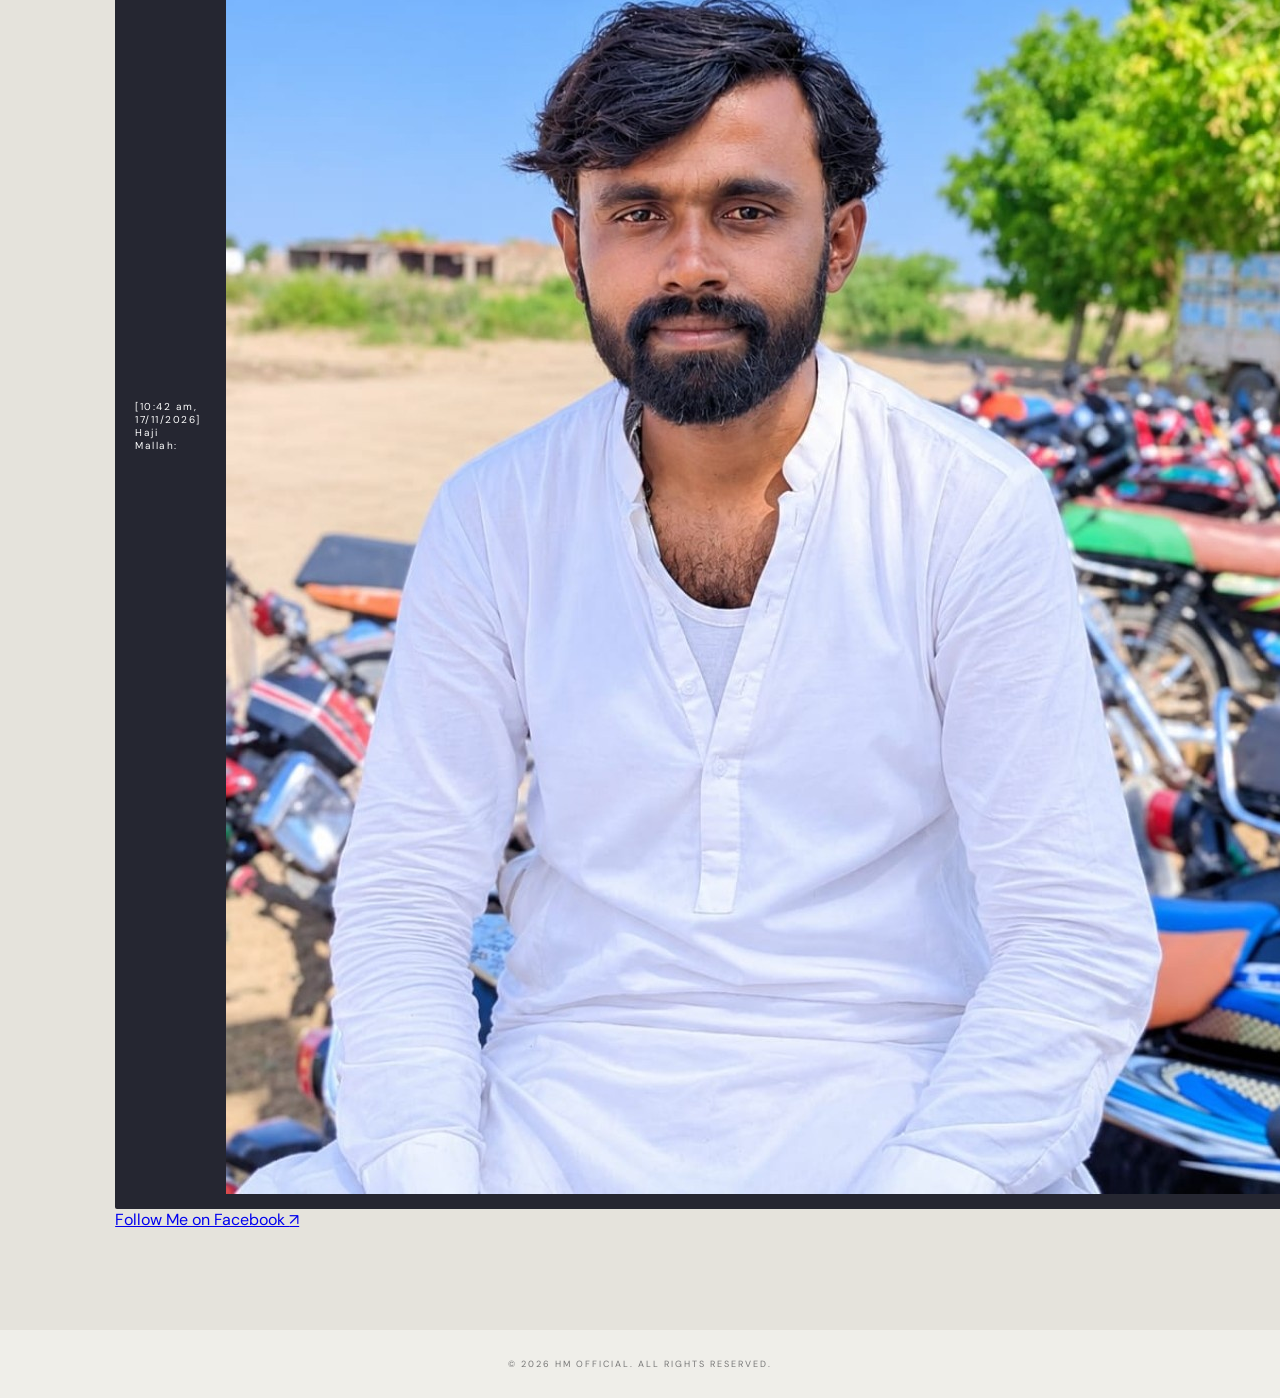
==== commit 4354b63a: "Update index.html" ====
--- a/index.html
+++ b/index.html
@@ -58,15 +58,16 @@
 
 Through this website, I share my work, skills, projects, and social media updates.
 
-My Skills:<ul>
+<h3>My Skills</h3>
+<ul>
   <li>Mobile Hardware Repairing</li>
   <li>Mobile Software Solutions</li>
   <li>Mobile Diagnostics</li>
   <li>Website Development</li>
   <li>Windows PC Software</li>
   <li>Digital Content Creation</li>
-  <li>Journalism &amp; News Reporting</li>
-  <li>AI Tools &amp; Technology</li>
+  <li>Journalism & News Reporting</li>
+  <li>AI Tools & Technology</li>
 </ul>
 
 <h3>My Interests</h3>
@@ -74,7 +75,7 @@
   <li>Artificial Intelligence</li>
   <li>New Mobile Technology</li>
   <li>Website Designing</li>
-  <li>Photography &amp; Video Editing</li>
+  <li>Photography & Video Editing</li>
   <li>Social Media</li>
 </ul>
 
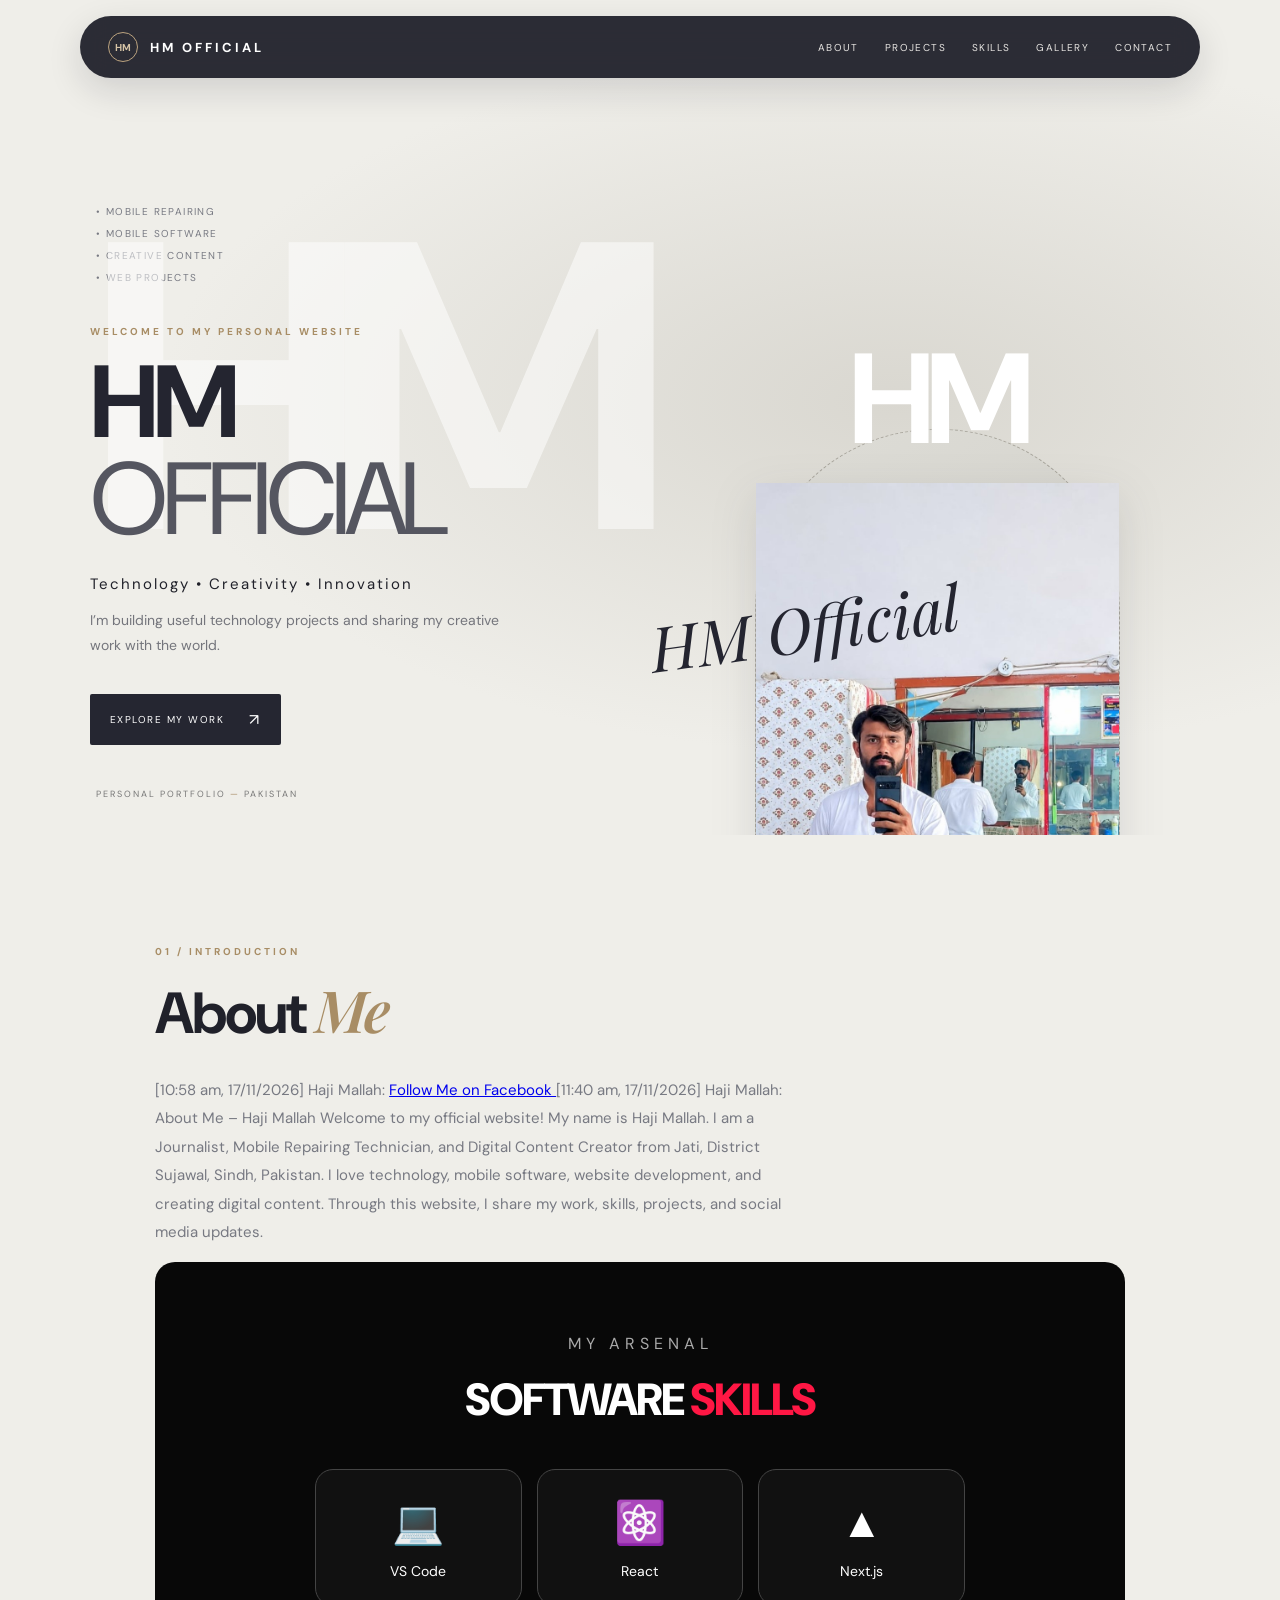
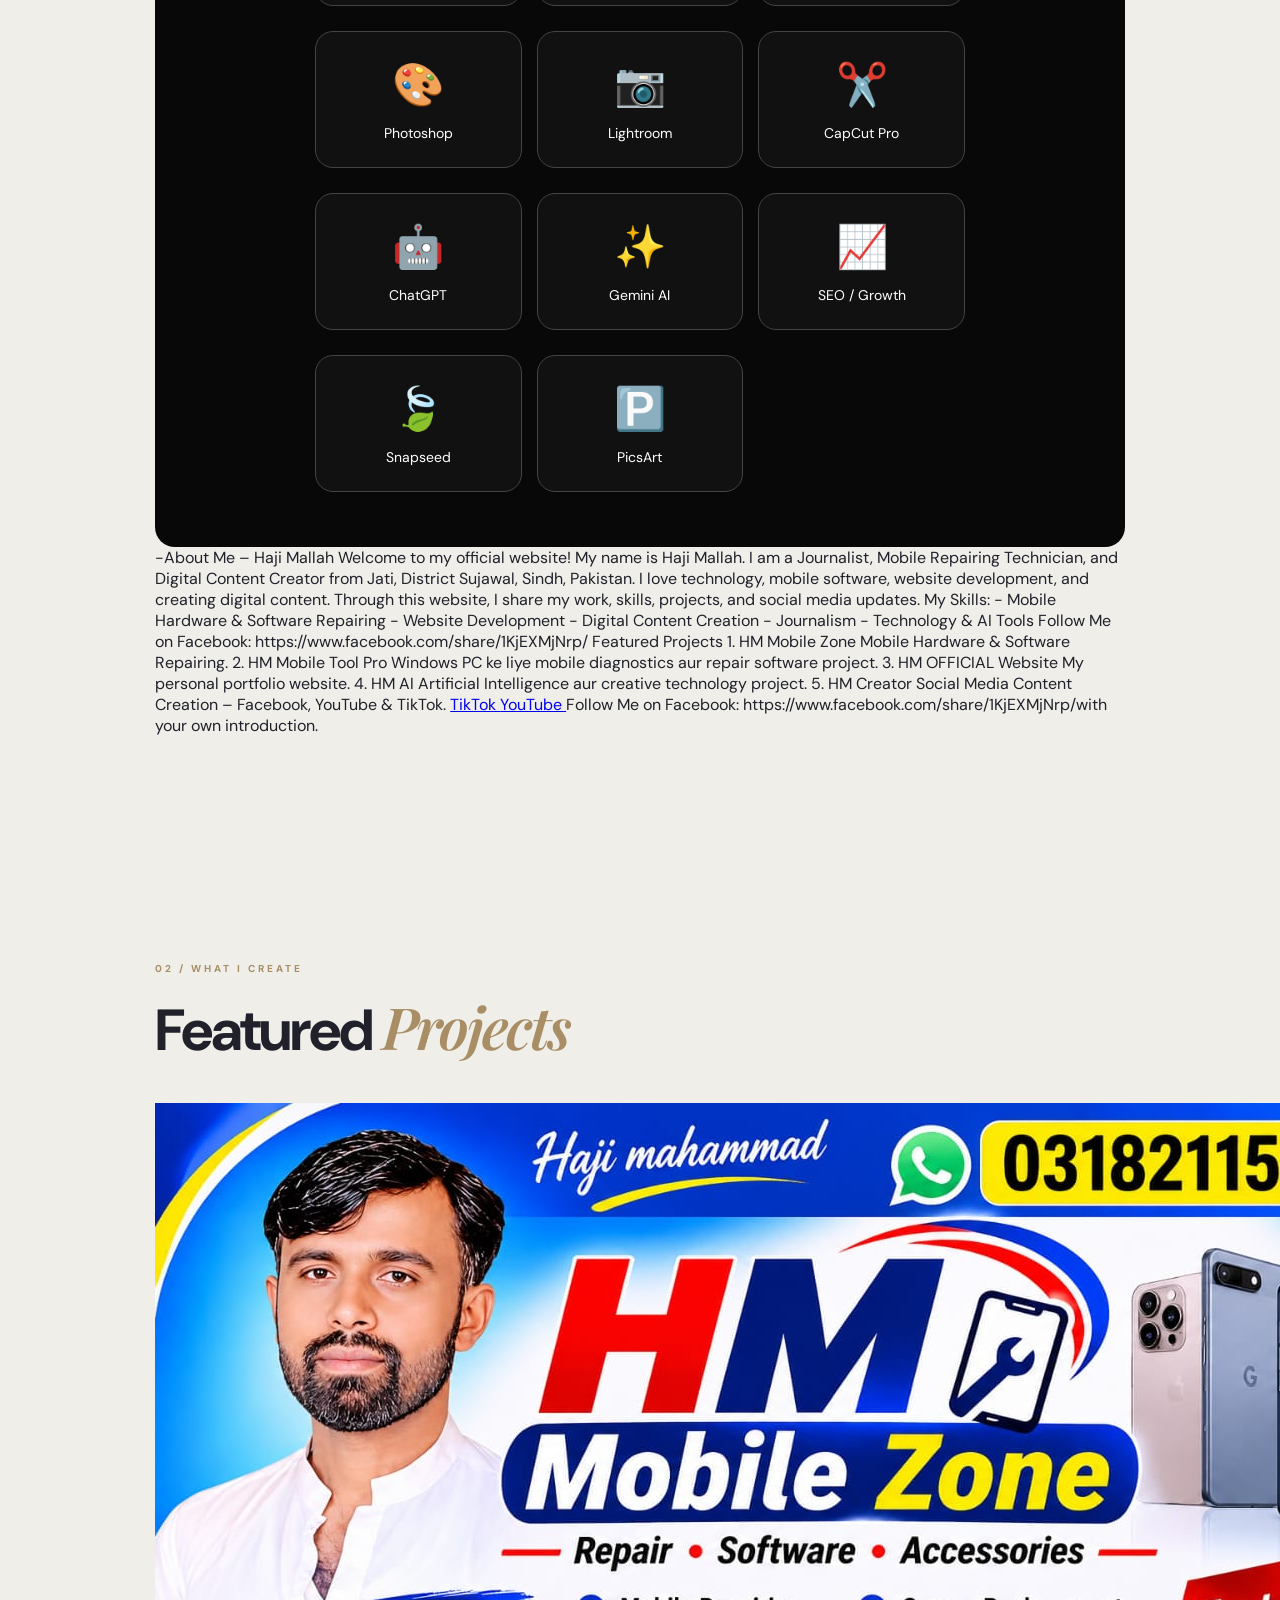
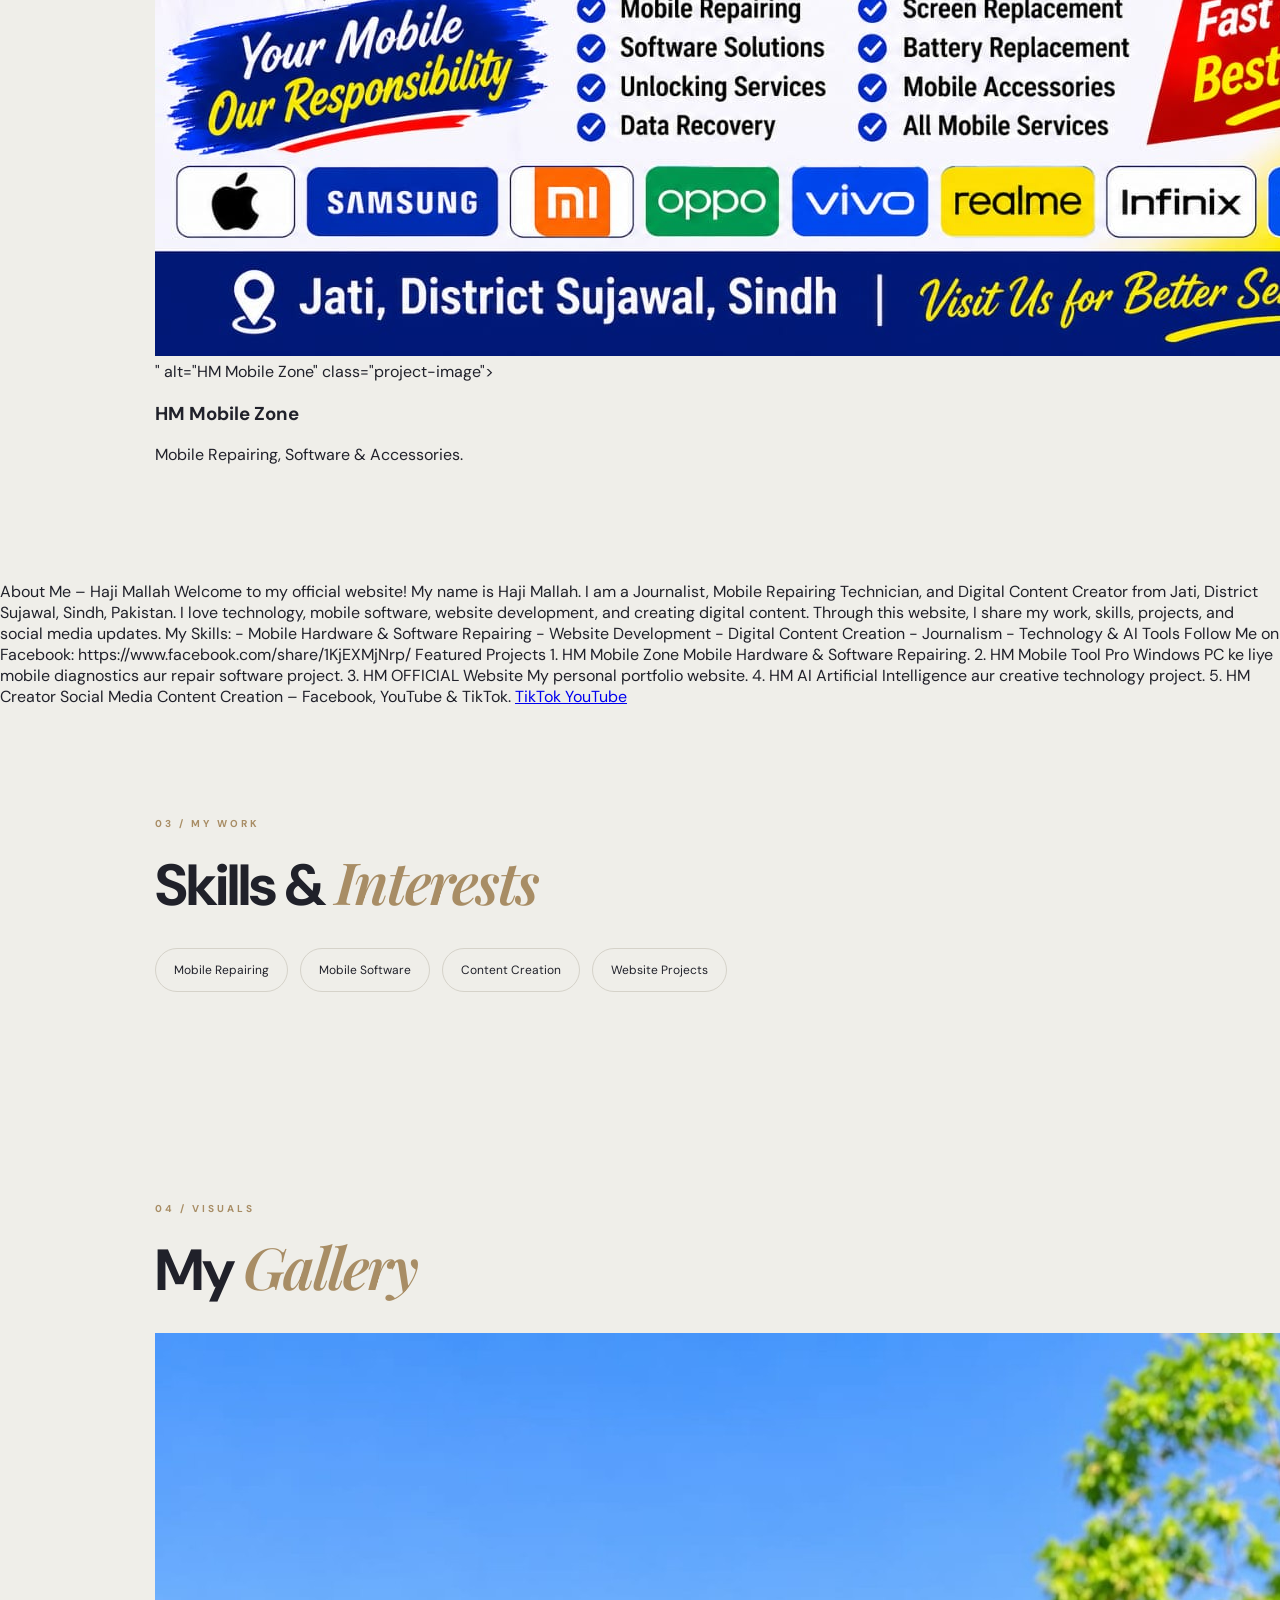
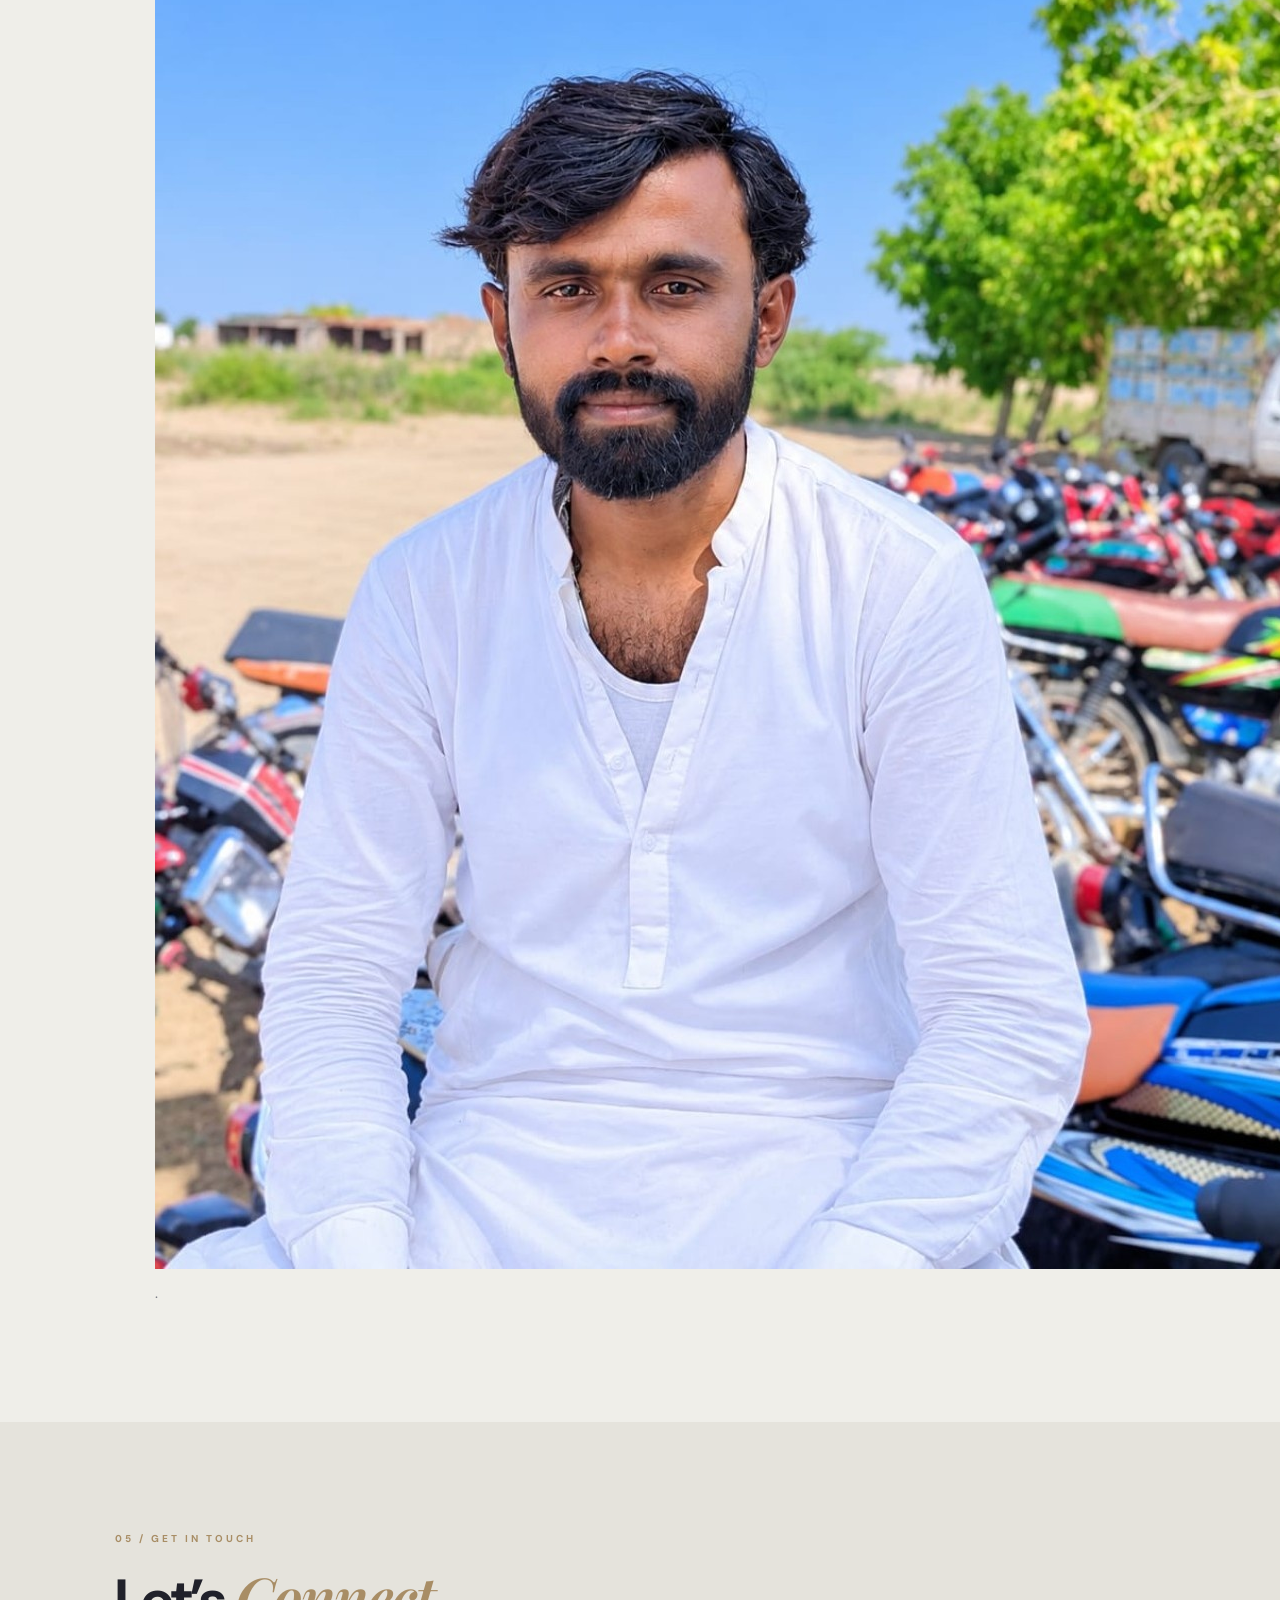
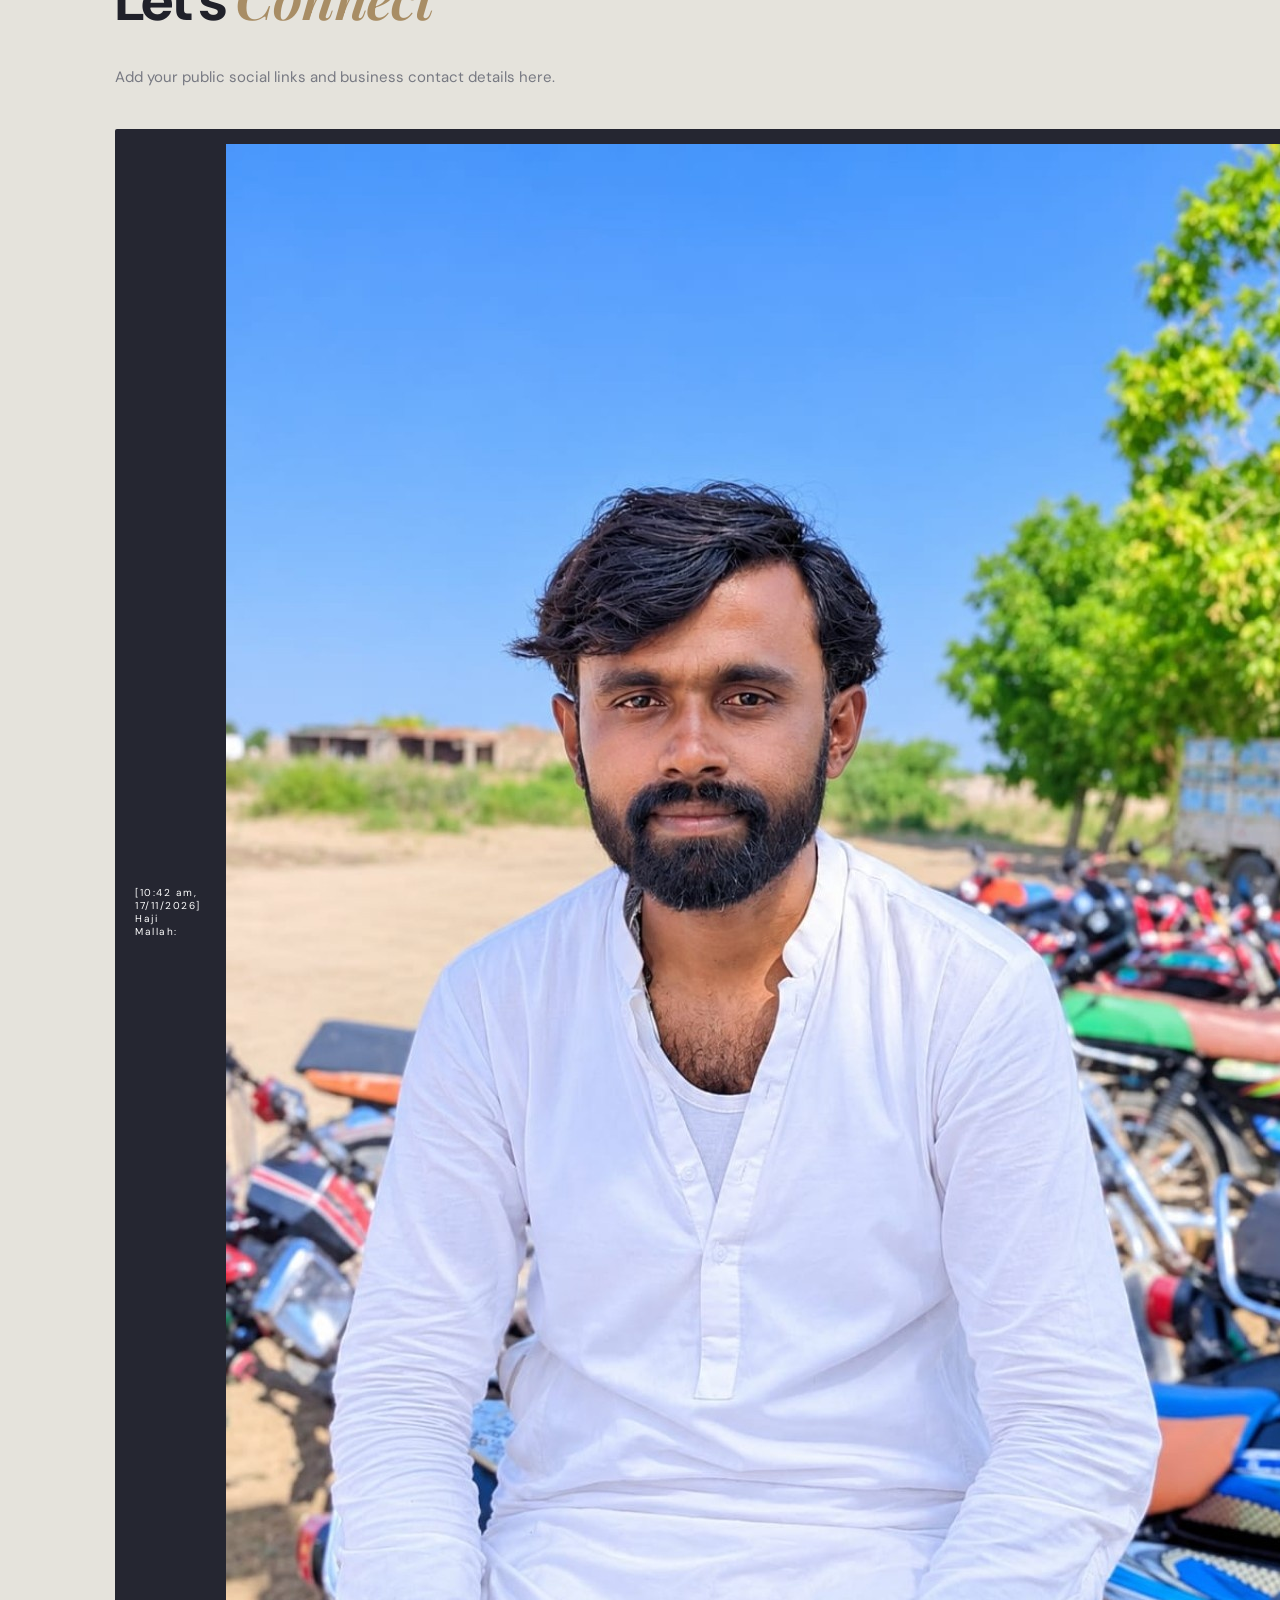
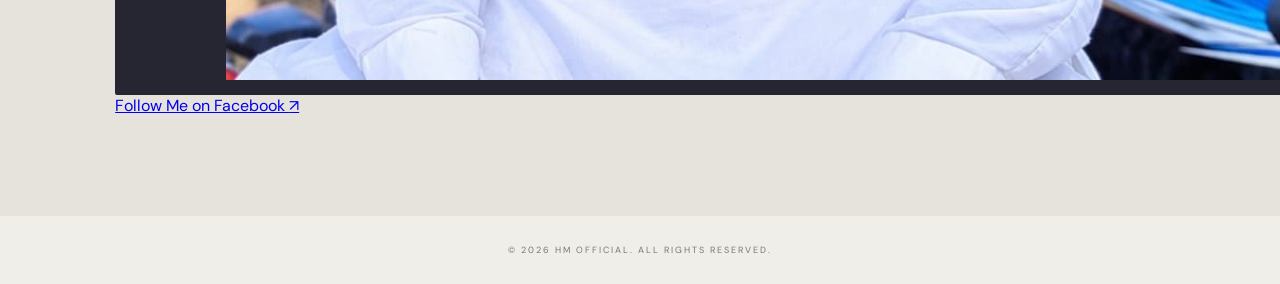
==== commit b961290f: "Update index.html" ====
--- a/index.html
+++ b/index.html
@@ -58,27 +58,81 @@
 
 Through this website, I share my work, skills, projects, and social media updates.
 
-<h3>My Skills</h3>
-<ul>
-  <li>Mobile Hardware Repairing</li>
-  <li>Mobile Software Solutions</li>
-  <li>Mobile Diagnostics</li>
-  <li>Website Development</li>
-  <li>Windows PC Software</li>
-  <li>Digital Content Creation</li>
-  <li>Journalism & News Reporting</li>
-  <li>AI Tools & Technology</li>
-</ul>
-
-<h3>My Interests</h3>
-<ul>
-  <li>Artificial Intelligence</li>
-  <li>New Mobile Technology</li>
-  <li>Website Designing</li>
-  <li>Photography & Video Editing</li>
-  <li>Social Media</li>
-</ul>
-
+<style>
+.skills-section {
+  background: #080808;
+  color: white;
+  padding: 55px 20px;
+  text-align: center;
+  border-radius: 20px;
+}
+
+.skills-section .small-title {
+  letter-spacing: 5px;
+  color: #aaa;
+}
+
+.skills-section h2 {
+  font-size: 45px;
+  font-weight: 900;
+  margin-bottom: 40px;
+}
+
+.skills-section h2 span {
+  color: #ff1744;
+}
+
+.skills-grid {
+  display: grid;
+  grid-template-columns: repeat(3, 1fr);
+  gap: 25px 15px;
+  max-width: 650px;
+  margin: auto;
+}
+
+.skill-card {
+  background: #111;
+  border: 1px solid #444;
+  border-radius: 18px;
+  padding: 25px 5px;
+}
+
+.skill-icon {
+  font-size: 42px;
+  margin-bottom: 12px;
+}
+
+.skill-card p {
+  color: white;
+  margin: 0;
+  font-size: 14px;
+}
+
+@media(max-width: 450px) {
+  .skills-grid {
+    grid-template-columns: repeat(2, 1fr);
+  }
+}
+</style>
+
+<section class="skills-section">
+  <p class="small-title">MY ARSENAL</p>
+  <h2>SOFTWARE <span>SKILLS</span></h2>
+
+  <div class="skills-grid">
+    <div class="skill-card"><div class="skill-icon">💻</div><p>VS Code</p></div>
+    <div class="skill-card"><div class="skill-icon">⚛️</div><p>React</p></div>
+    <div class="skill-card"><div class="skill-icon">▲</div><p>Next.js</p></div>
+    <div class="skill-card"><div class="skill-icon">🎨</div><p>Photoshop</p></div>
+    <div class="skill-card"><div class="skill-icon">📷</div><p>Lightroom</p></div>
+    <div class="skill-card"><div class="skill-icon">✂️</div><p>CapCut Pro</p></div>
+    <div class="skill-card"><div class="skill-icon">🤖</div><p>ChatGPT</p></div>
+    <div class="skill-card"><div class="skill-icon">✨</div><p>Gemini AI</p></div>
+    <div class="skill-card"><div class="skill-icon">📈</div><p>SEO / Growth</p></div>
+    <div class="skill-card"><div class="skill-icon">🍃</div><p>Snapseed</p></div>
+    <div class="skill-card"><div class="skill-icon">🅿️</div><p>PicsArt</p></div>
+  </div>
+</section>
 -About Me – Haji Mallah
 
 Welcome to my official website!
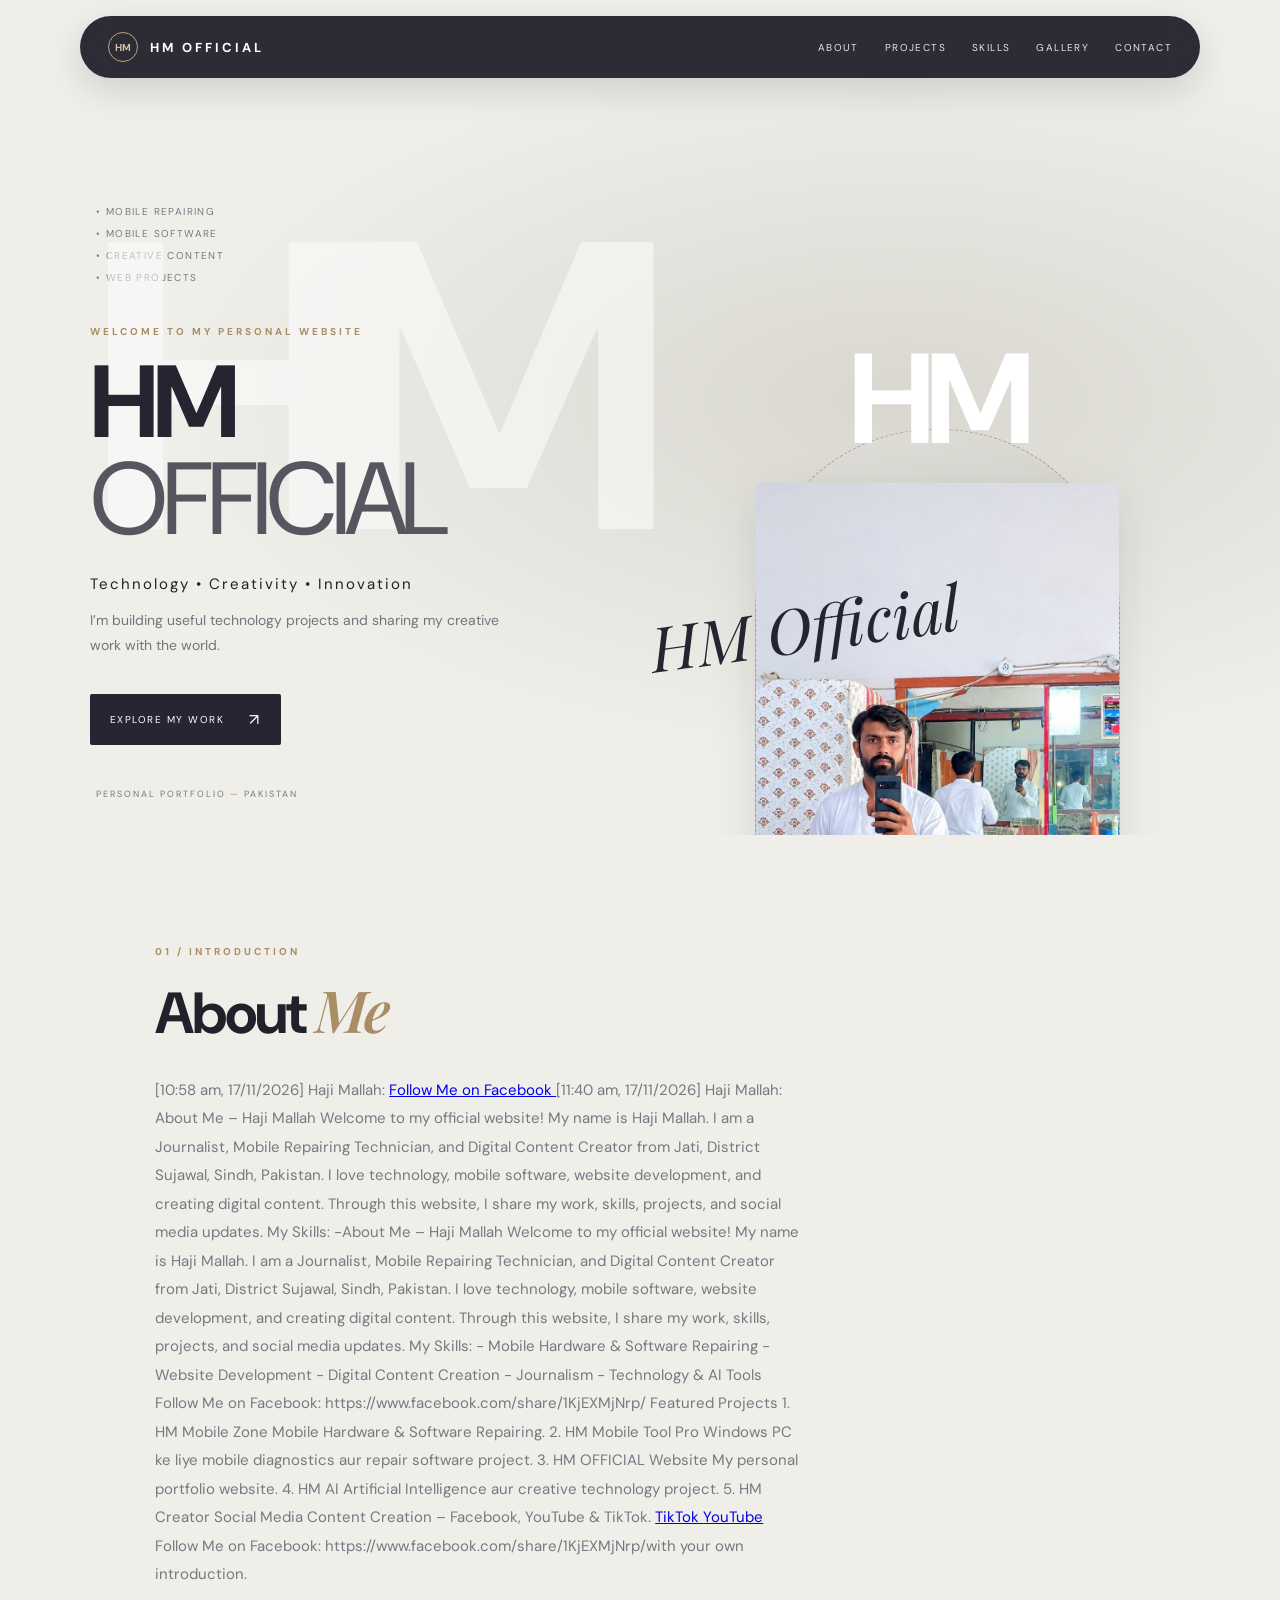
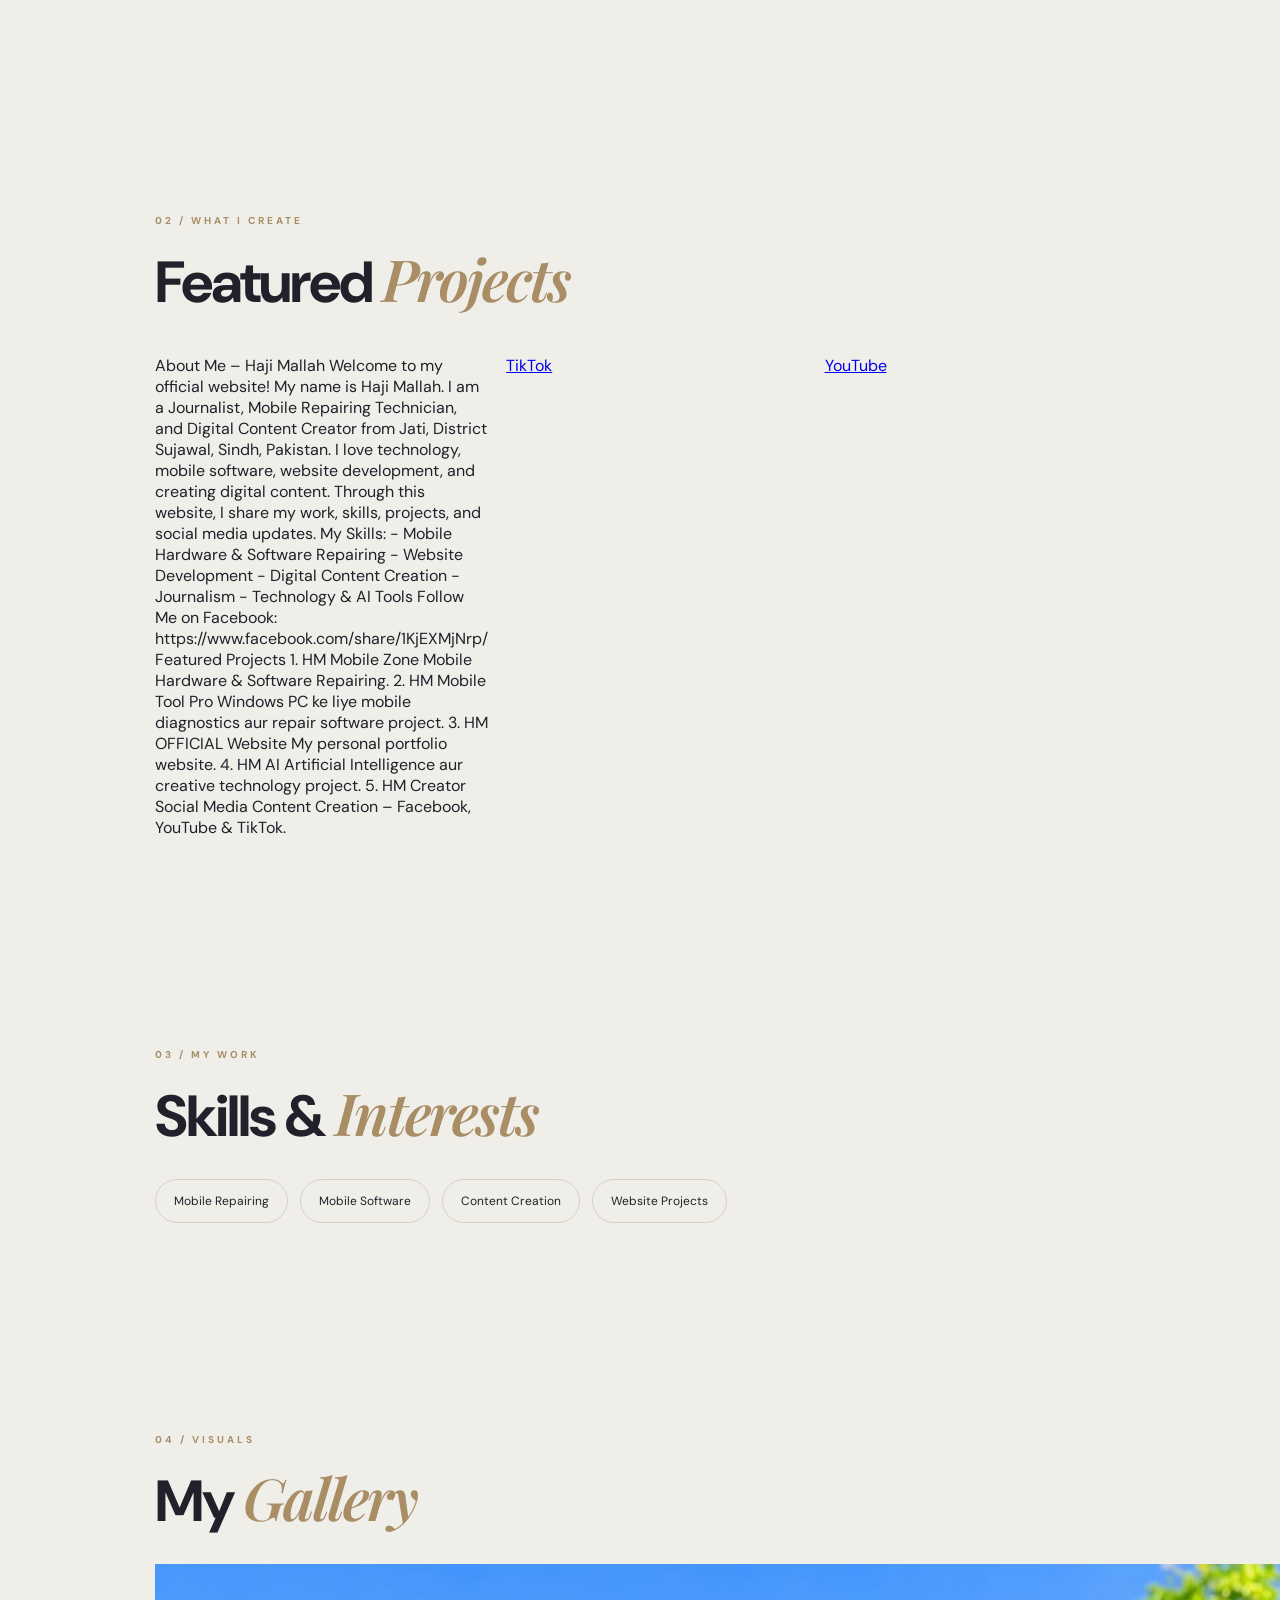
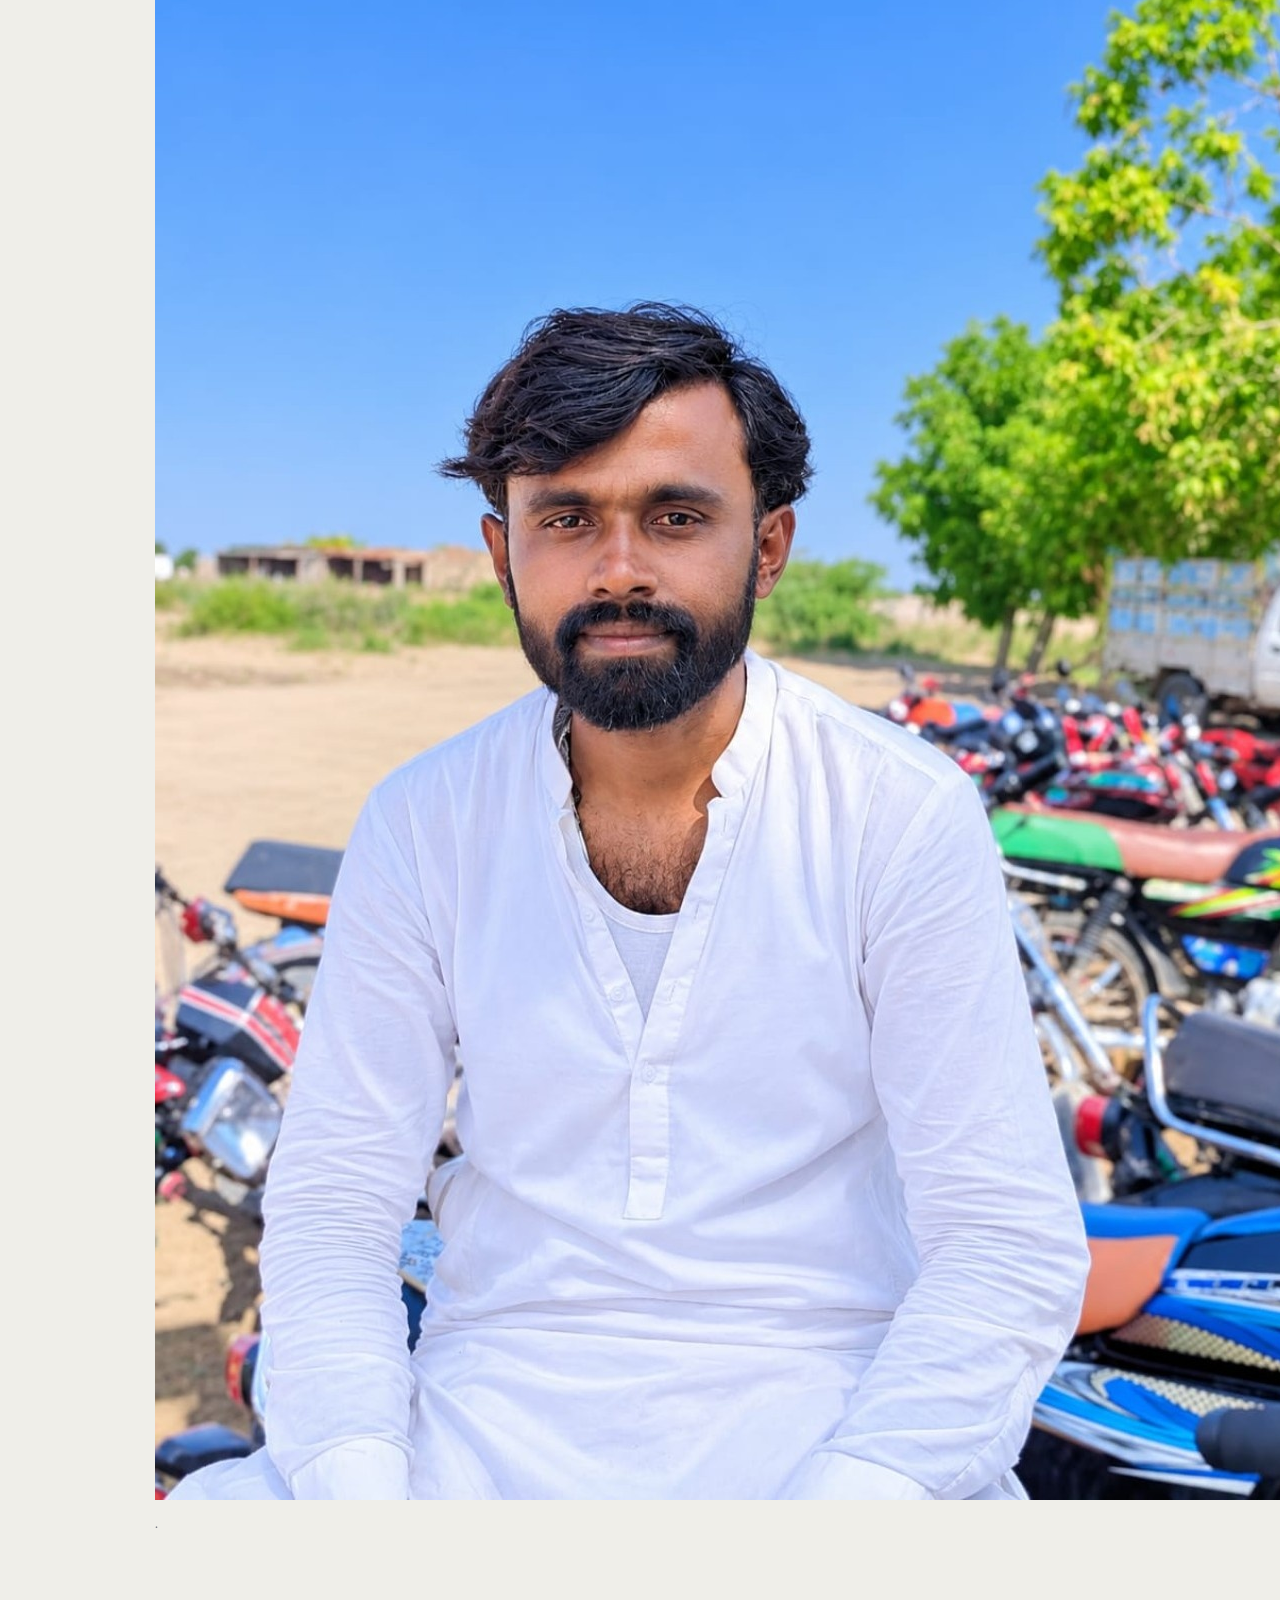
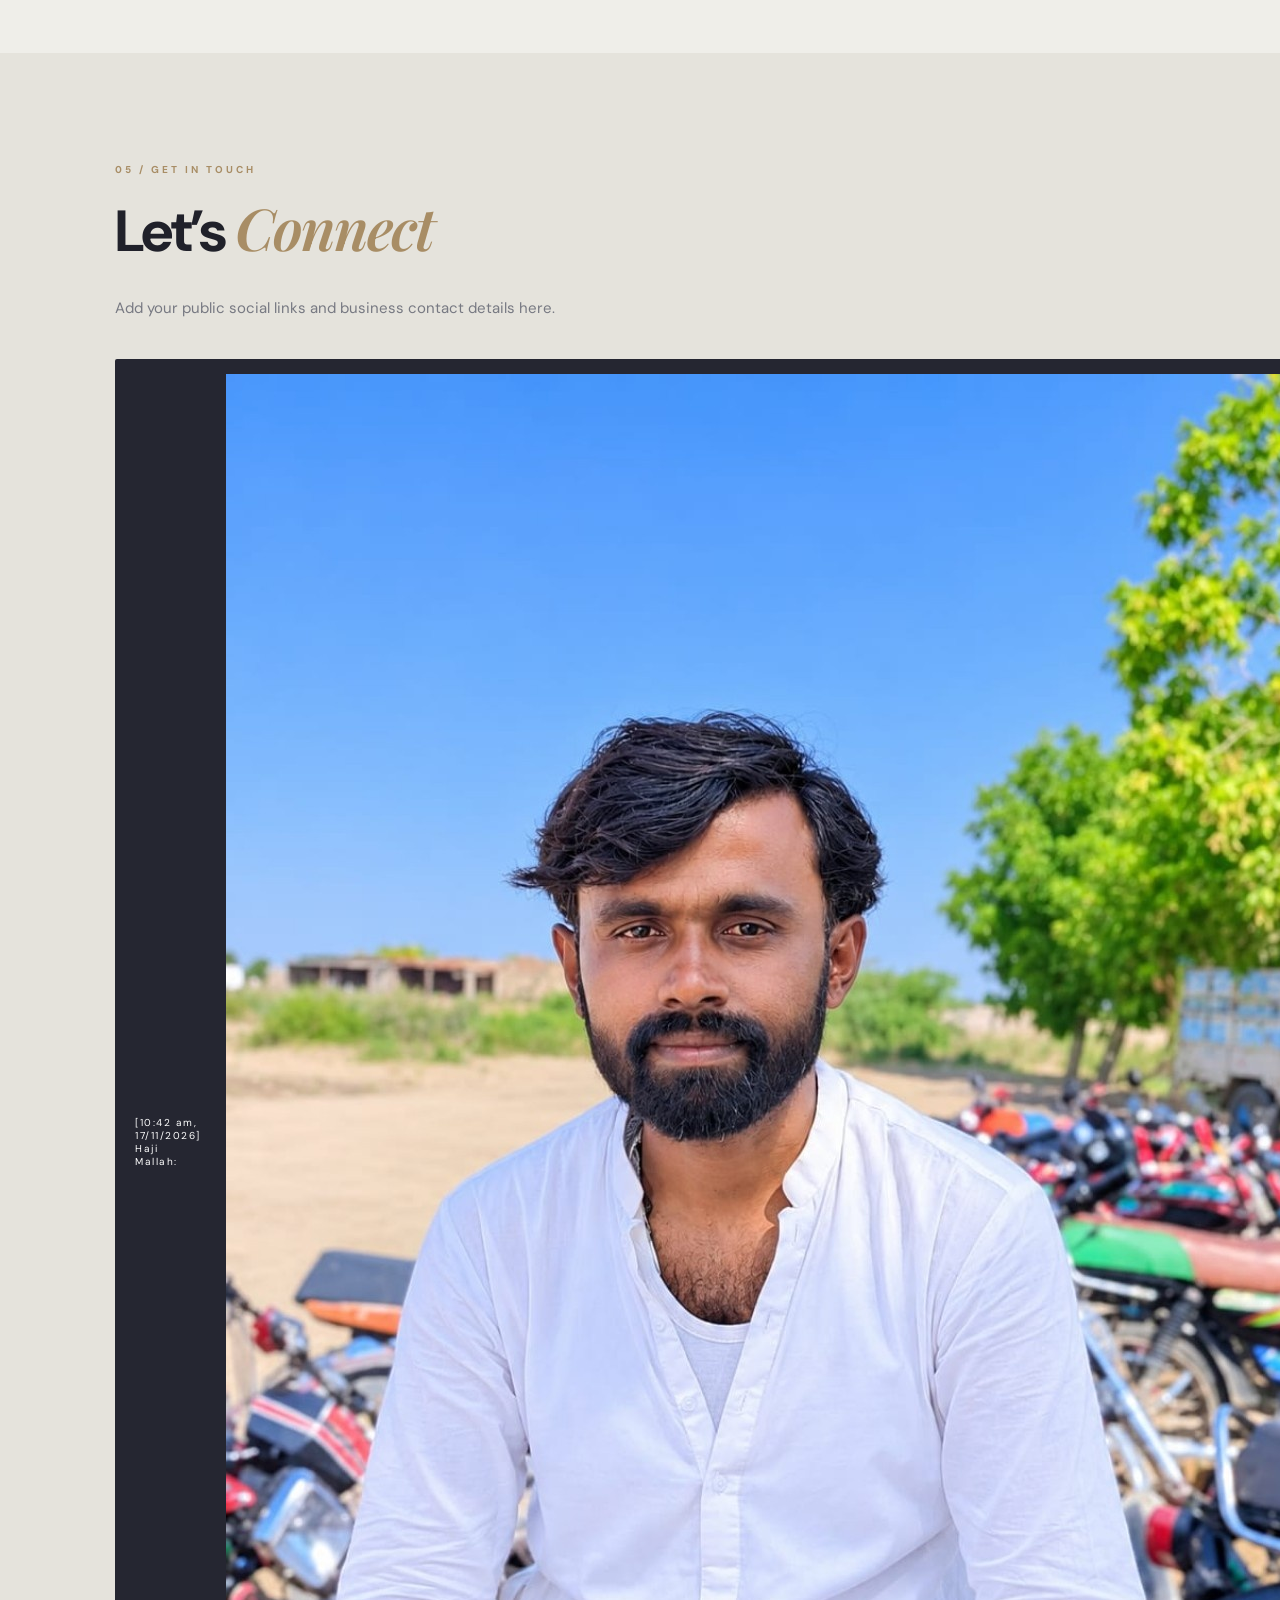
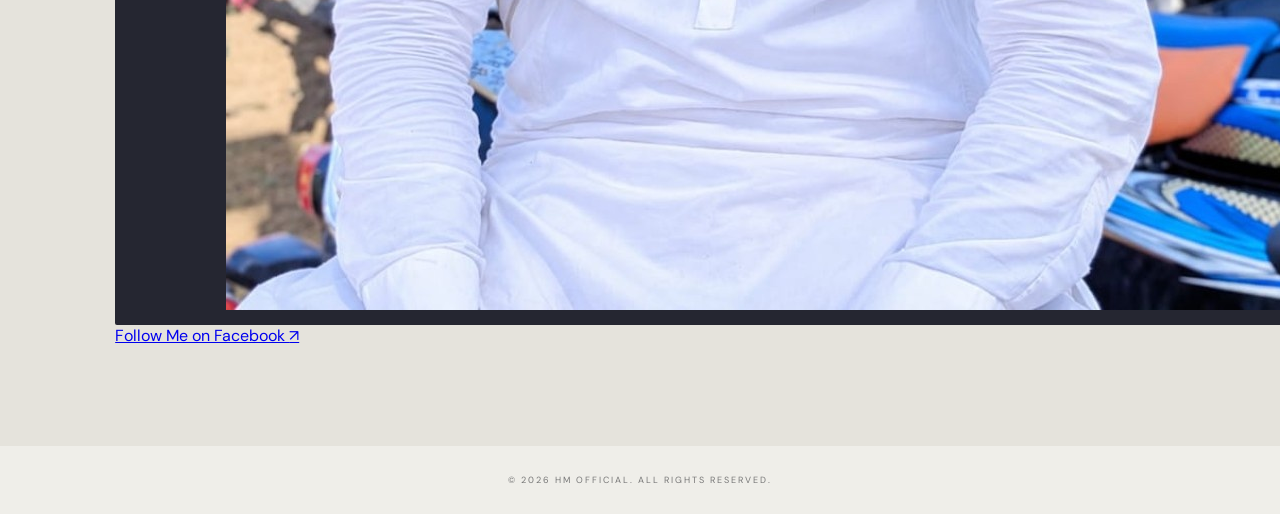
==== commit 7f678dc5: "Rename index (1).html to index.html" ====
--- a/index.html
+++ b/index.html
@@ -58,81 +58,8 @@
 
 Through this website, I share my work, skills, projects, and social media updates.
 
-<style>
-.skills-section {
-  background: #080808;
-  color: white;
-  padding: 55px 20px;
-  text-align: center;
-  border-radius: 20px;
-}
+My Skills:
 
-.skills-section .small-title {
-  letter-spacing: 5px;
-  color: #aaa;
-}
-
-.skills-section h2 {
-  font-size: 45px;
-  font-weight: 900;
-  margin-bottom: 40px;
-}
-
-.skills-section h2 span {
-  color: #ff1744;
-}
-
-.skills-grid {
-  display: grid;
-  grid-template-columns: repeat(3, 1fr);
-  gap: 25px 15px;
-  max-width: 650px;
-  margin: auto;
-}
-
-.skill-card {
-  background: #111;
-  border: 1px solid #444;
-  border-radius: 18px;
-  padding: 25px 5px;
-}
-
-.skill-icon {
-  font-size: 42px;
-  margin-bottom: 12px;
-}
-
-.skill-card p {
-  color: white;
-  margin: 0;
-  font-size: 14px;
-}
-
-@media(max-width: 450px) {
-  .skills-grid {
-    grid-template-columns: repeat(2, 1fr);
-  }
-}
-</style>
-
-<section class="skills-section">
-  <p class="small-title">MY ARSENAL</p>
-  <h2>SOFTWARE <span>SKILLS</span></h2>
-
-  <div class="skills-grid">
-    <div class="skill-card"><div class="skill-icon">💻</div><p>VS Code</p></div>
-    <div class="skill-card"><div class="skill-icon">⚛️</div><p>React</p></div>
-    <div class="skill-card"><div class="skill-icon">▲</div><p>Next.js</p></div>
-    <div class="skill-card"><div class="skill-icon">🎨</div><p>Photoshop</p></div>
-    <div class="skill-card"><div class="skill-icon">📷</div><p>Lightroom</p></div>
-    <div class="skill-card"><div class="skill-icon">✂️</div><p>CapCut Pro</p></div>
-    <div class="skill-card"><div class="skill-icon">🤖</div><p>ChatGPT</p></div>
-    <div class="skill-card"><div class="skill-icon">✨</div><p>Gemini AI</p></div>
-    <div class="skill-card"><div class="skill-icon">📈</div><p>SEO / Growth</p></div>
-    <div class="skill-card"><div class="skill-icon">🍃</div><p>Snapseed</p></div>
-    <div class="skill-card"><div class="skill-icon">🅿️</div><p>PicsArt</p></div>
-  </div>
-</section>
 -About Me – Haji Mallah
 
 Welcome to my official website!
@@ -184,22 +111,9 @@
 Follow Me on Facebook:
 https://www.facebook.com/share/1KjEXMjNrp/with your own introduction.</p>
     </section>
-  <section class="content-section" id="projects">
-  <p class="section-kicker">02 / WHAT I CREATE</p>
-  <h2>Featured <em>Projects</em></h2>
-
-  <div class="cards">
-    <article class="card">
-     <img src="./hm-mobile-zone.png.jpeg"
-     alt="HM Mobile Zone"
-     class="project-image">"
-           alt="HM Mobile Zone"
-           class="project-image">
-      <h3>HM Mobile Zone</h3>
-      <p>Mobile Repairing, Software & Accessories.</p>
-    </article>
-  </div>
-</section>
+    <section class="content-section" id="projects">
+      <p class="section-kicker">02 / WHAT I CREATE</p><h2>Featured <em>Projects</em></h2>
+      <div class="cards">
         About Me – Haji Mallah
 
 Welcome to my official website!
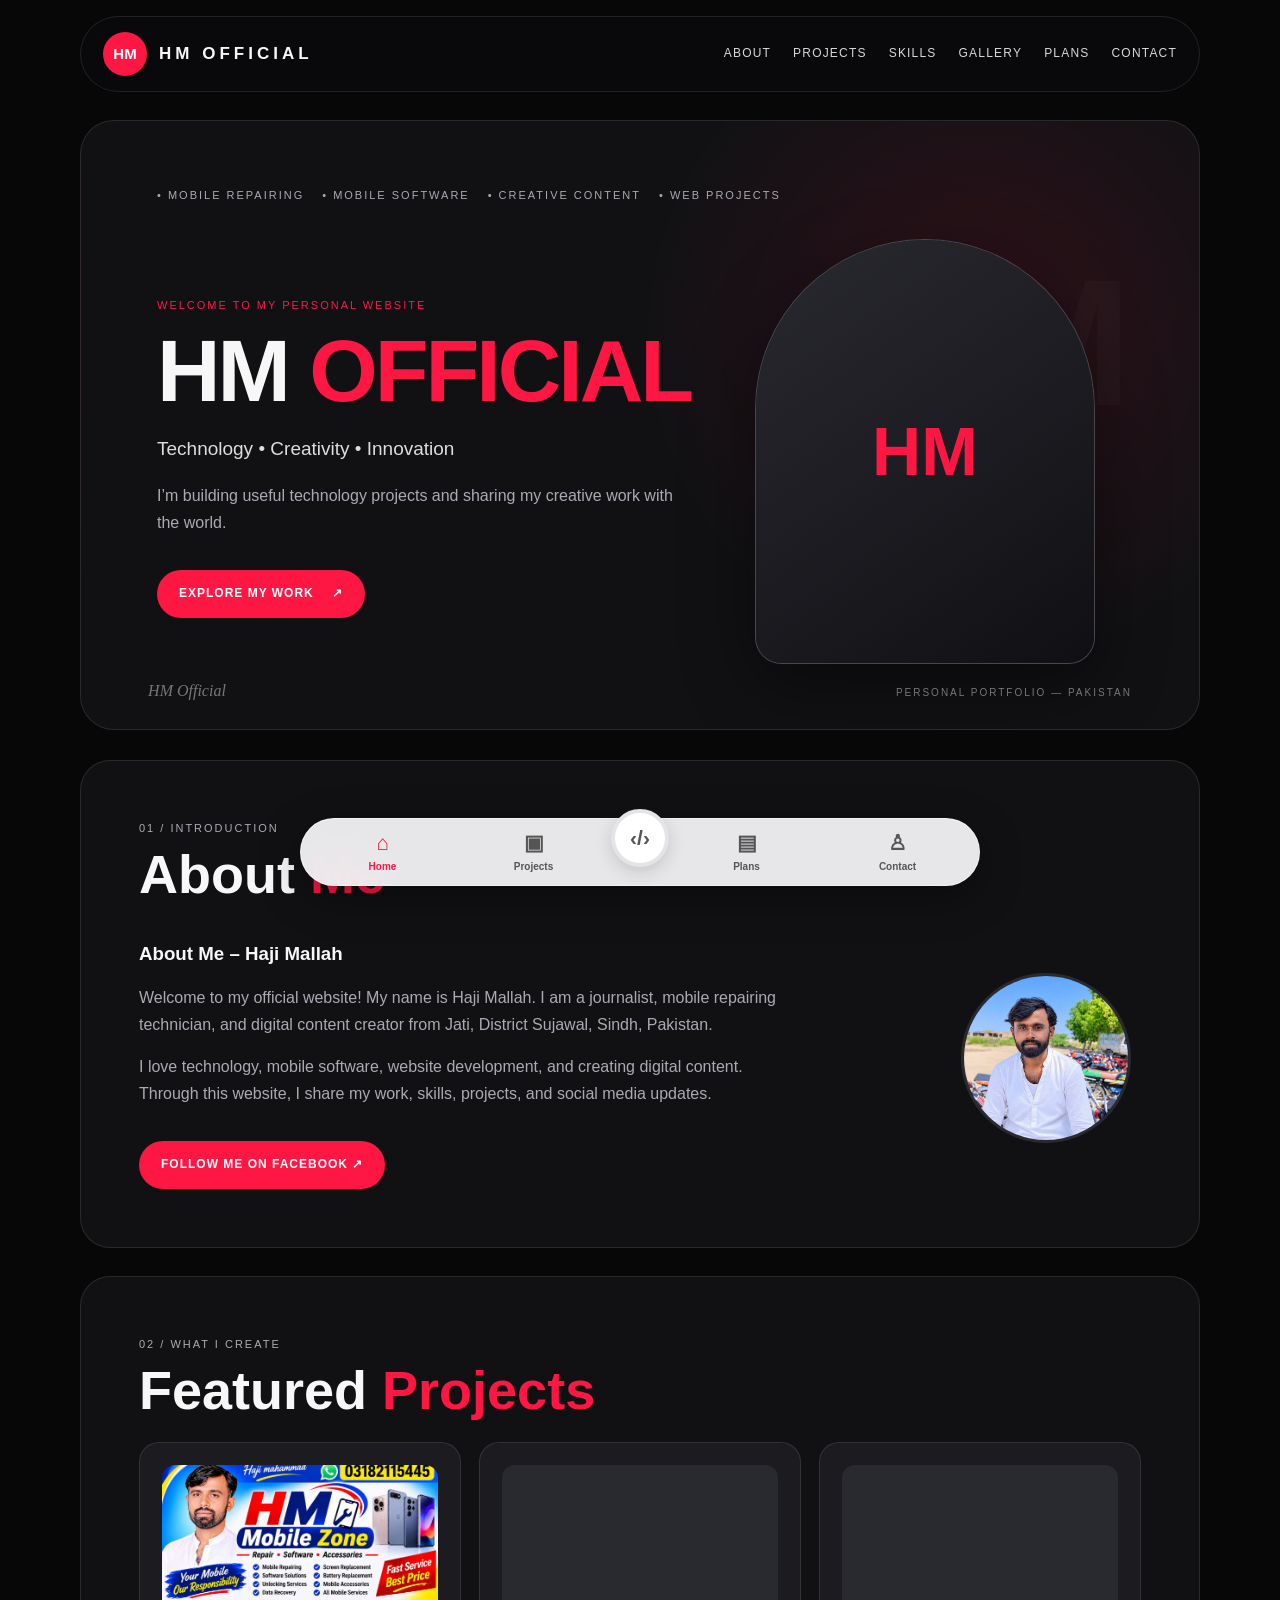
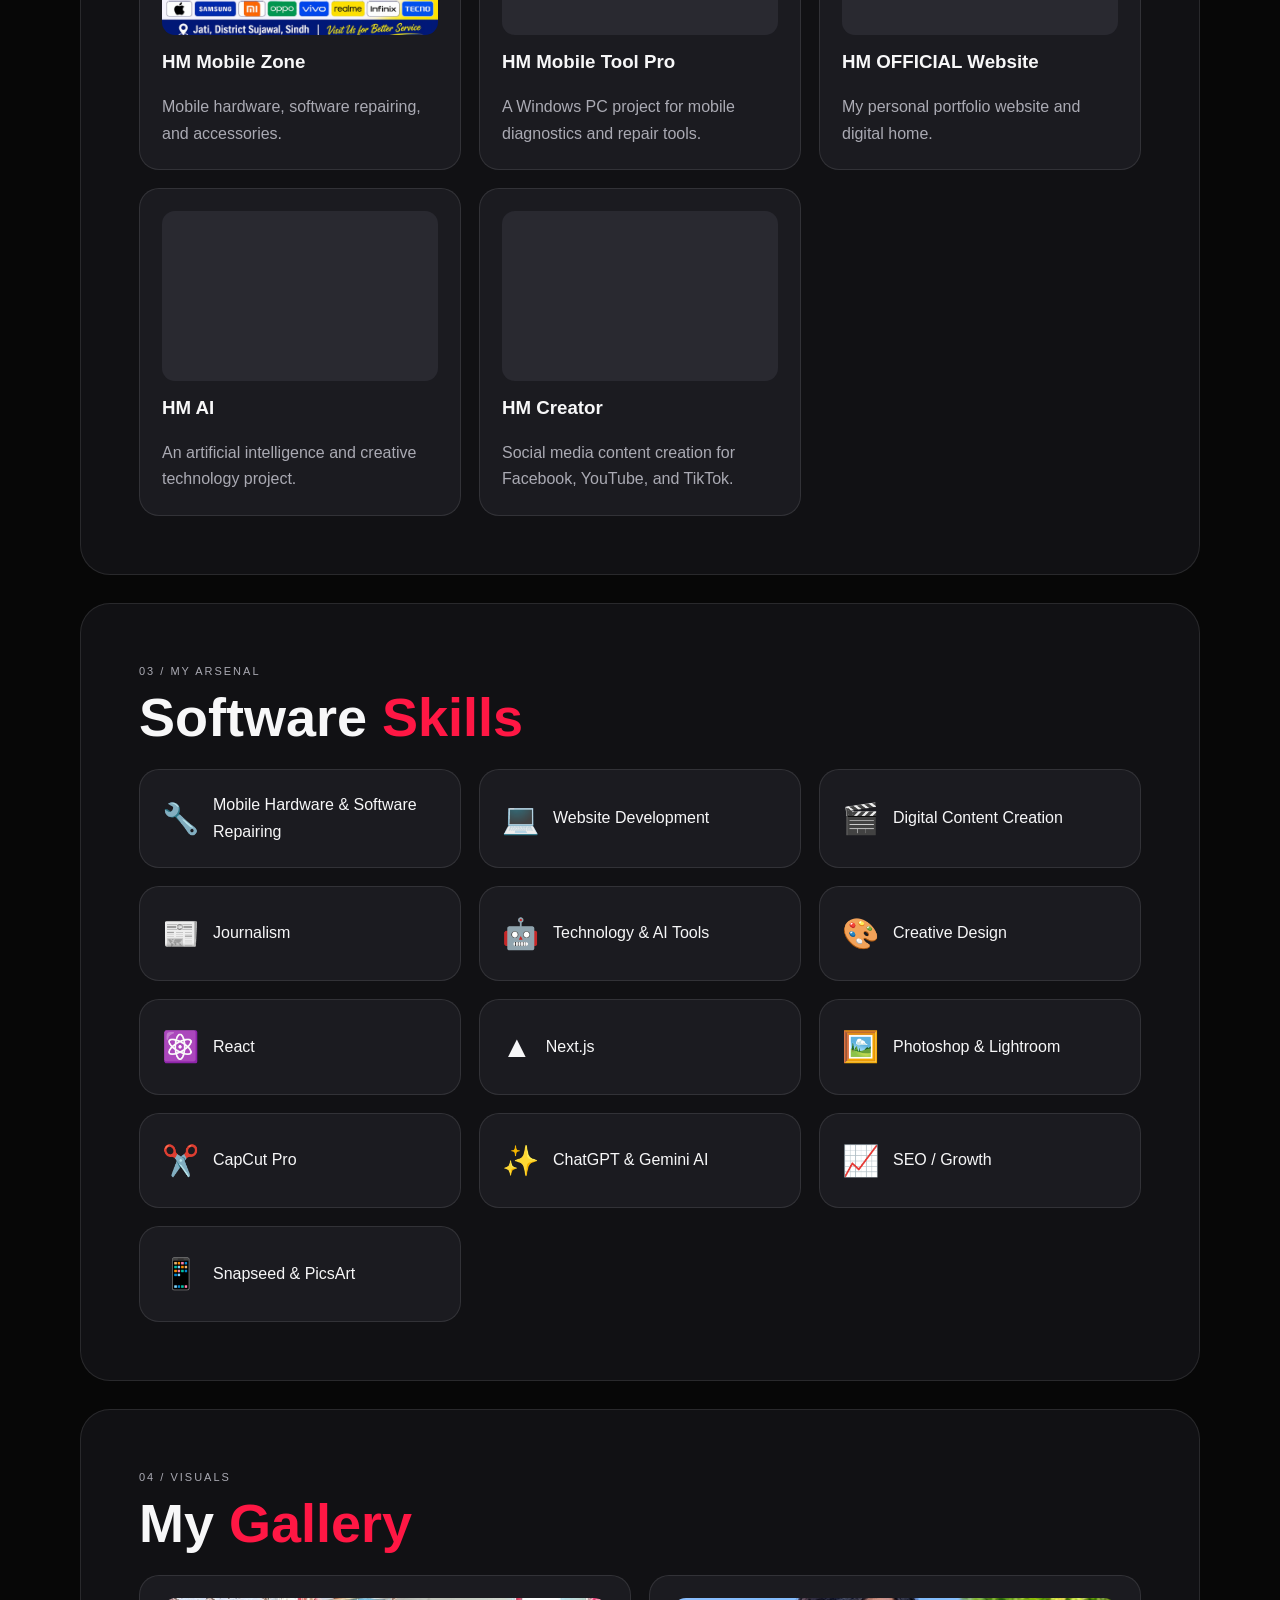
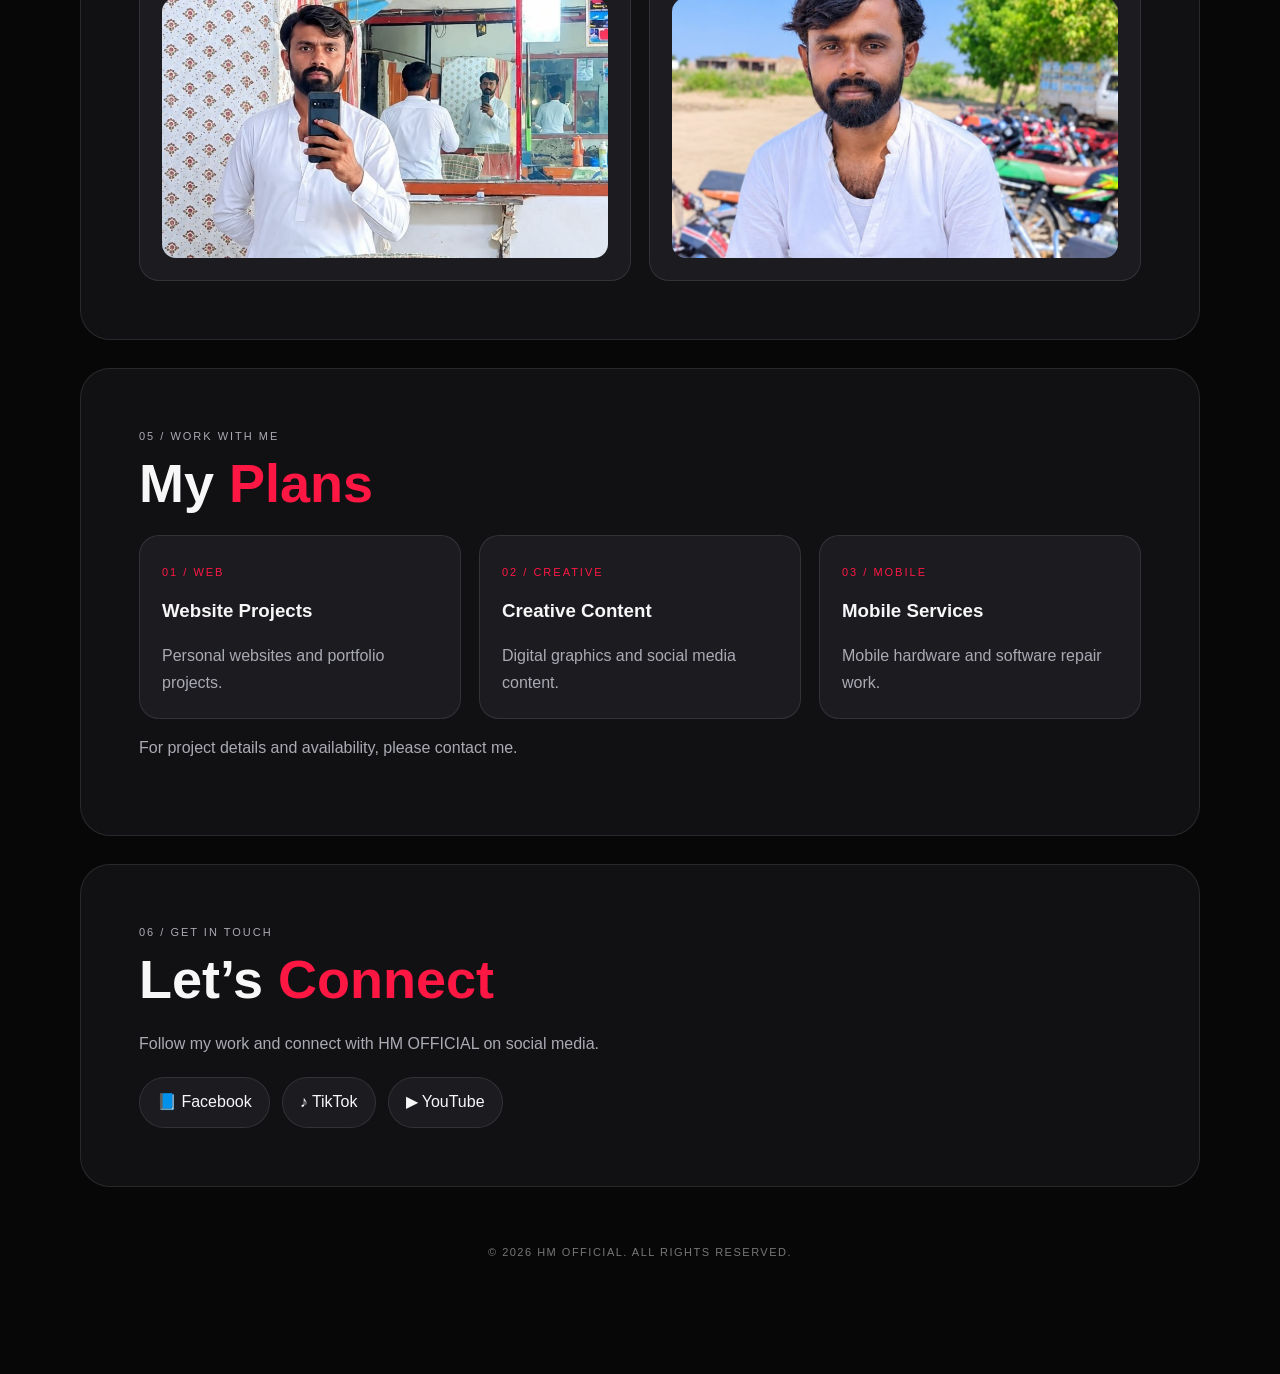
==== commit 3f3e830e: "Rename hm_official_index.html to  index.html" ====
--- a/index.html
+++ b/index.html
@@ -3,27 +3,181 @@
 <head>
   <meta charset="UTF-8">
   <meta name="viewport" content="width=device-width, initial-scale=1.0">
-  <meta name="description" content="HM OFFICIAL — personal portfolio, projects and skills.">
+  <meta name="description" content="HM OFFICIAL — Haji Mallah's portfolio, mobile repairing, journalism, digital content and web projects.">
+  <meta name="theme-color" content="#080808">
   <title>HM OFFICIAL | Portfolio</title>
-  <link rel="stylesheet" href="style.css">
+  <style>
+    :root {
+      --bg: #070707;
+      --panel: #111114;
+      --panel-2: #1b1b20;
+      --text: #f7f7f8;
+      --muted: #aaaab3;
+      --accent: #ff1744;
+      --line: rgba(255,255,255,.10);
+      --max: 1120px;
+    }
+    * { box-sizing: border-box; }
+    html { scroll-behavior: smooth; scroll-padding-top: 90px; }
+    body {
+      margin: 0; background: var(--bg); color: var(--text);
+      font-family: Arial, Helvetica, sans-serif; line-height: 1.65;
+      padding-bottom: 105px;
+    }
+    a { color: inherit; text-decoration: none; }
+    img { max-width: 100%; display: block; }
+    .topbar {
+      width: min(calc(100% - 32px), var(--max)); margin: 16px auto 0;
+      min-height: 76px; padding: 12px 22px; display: flex; align-items: center;
+      justify-content: space-between; gap: 18px; background: rgba(10,10,12,.94);
+      border: 1px solid var(--line); border-radius: 48px; position: sticky;
+      top: 12px; z-index: 20; backdrop-filter: blur(16px);
+    }
+    .brand { display: flex; align-items: center; gap: 12px; font-size: 17px; letter-spacing: 4px; font-weight: 700; }
+    .brand-mark {
+      display: grid; place-items: center; width: 44px; height: 44px;
+      border-radius: 50%; background: var(--accent); color: white;
+      letter-spacing: 0; font-size: 15px;
+    }
+    .nav-links { display: flex; align-items: center; gap: 22px; }
+    .nav-links a { color: #d8d8dc; font-size: 12px; letter-spacing: 1.2px; }
+    .nav-links a:hover, .nav-links a.active { color: var(--accent); }
+    .menu-toggle { display: none; color: white; background: transparent; border: 0; font-size: 28px; cursor: pointer; }
+    main { width: min(calc(100% - 32px), var(--max)); margin: auto; }
+    .hero {
+      min-height: 610px; margin: 28px 0 30px; padding: 65px clamp(24px, 6vw, 76px);
+      display: grid; grid-template-columns: 1.15fr .85fr; align-items: center;
+      gap: 34px; position: relative; overflow: hidden;
+      background: radial-gradient(circle at 80% 35%, rgba(255,23,68,.13), transparent 34%), var(--panel);
+      border: 1px solid var(--line); border-radius: 34px;
+    }
+    .roles { display: flex; flex-wrap: wrap; gap: 10px 18px; grid-column: 1 / -1; }
+    .roles span, .eyebrow, .section-kicker { color: var(--muted); font-size: 11px; letter-spacing: 2px; }
+    .hero-copy { position: relative; z-index: 2; }
+    .eyebrow { color: var(--accent); }
+    h1 { font-size: clamp(48px, 8vw, 88px); line-height: .98; margin: 14px 0; letter-spacing: -3px; }
+    h1 span, h2 em { color: var(--accent); font-style: normal; }
+    .tagline { font-size: 19px; color: #ddd; }
+    .intro, .section-text { color: var(--muted); max-width: 650px; }
+    .primary-btn {
+      display: inline-flex; align-items: center; gap: 18px; margin-top: 18px;
+      padding: 14px 22px; background: var(--accent); color: white;
+      border-radius: 30px; font-size: 12px; font-weight: 700; letter-spacing: 1px;
+      transition: transform .2s, background .2s;
+    }
+    .primary-btn:hover { transform: translateY(-3px); background: #e60035; }
+    .portrait-wrap {
+      width: min(100%, 340px); aspect-ratio: 4 / 5; justify-self: center;
+      position: relative; border-radius: 180px 180px 28px 28px;
+      border: 1px solid rgba(255,255,255,.18); background: #202025; overflow: hidden;
+      box-shadow: 0 20px 70px rgba(0,0,0,.45);
+    }
+    .portrait-wrap > img { width: 100%; height: 100%; object-fit: cover; }
+    .photo-placeholder {
+      display: none; place-items: center; width: 100%; height: 100%;
+      background: linear-gradient(145deg, #292930, #101014); color: var(--accent);
+      font-size: 68px; font-weight: 900;
+    }
+    .signature { position: absolute; bottom: 25px; left: 6%; color: #777; font-family: Georgia, serif; font-style: italic; }
+    .hero-note { position: absolute; bottom: 28px; right: 6%; color: #777; font-size: 10px; letter-spacing: 2px; }
+    .hero-watermark { position: absolute; right: 6%; top: 12%; font-size: 180px; font-weight: 900; color: rgba(255,255,255,.025); pointer-events: none; }
+    .content-section {
+      margin: 28px 0; padding: clamp(28px, 5vw, 58px);
+      border: 1px solid var(--line); border-radius: 30px; background: var(--panel);
+    }
+    .section-kicker { margin: 0 0 8px; }
+    h2 { font-size: clamp(34px, 5vw, 54px); line-height: 1.1; margin: 0 0 22px; }
+    h3 { margin: 12px 0 6px; }
+    .about-layout { display: grid; grid-template-columns: 1fr 180px; gap: 28px; align-items: center; }
+    .about-photo { width: 170px; height: 170px; object-fit: cover; border-radius: 50%; border: 3px solid #292930; }
+    .cards, .skills-grid, .gallery-grid, .plan-grid {
+      display: grid; grid-template-columns: repeat(3, minmax(0, 1fr)); gap: 18px;
+    }
+    .card, .skill-card, .plan-card, .gallery-item {
+      background: var(--panel-2); border: 1px solid var(--line); border-radius: 20px; padding: 22px;
+    }
+    .card p, .plan-card p { color: var(--muted); margin-bottom: 0; }
+    .project-image { width: 100%; height: 170px; object-fit: cover; border-radius: 13px; background: #292930; }
+    .skill-card { display: flex; align-items: center; gap: 14px; min-height: 86px; }
+    .skill-icon { font-size: 30px; }
+    .skill-card p { margin: 0; }
+    .gallery-grid { grid-template-columns: repeat(2, minmax(0, 1fr)); }
+    .gallery-item img { width: 100%; height: 260px; object-fit: cover; border-radius: 14px; }
+    .plan-card .plan-label { color: var(--accent); font-size: 11px; letter-spacing: 2px; }
+    .social-links { display: flex; flex-wrap: wrap; gap: 12px; margin-top: 20px; }
+    .social-links a { border: 1px solid var(--line); background: var(--panel-2); border-radius: 30px; padding: 11px 17px; }
+    .social-links a:hover { border-color: var(--accent); }
+    footer { text-align: center; color: #777; font-size: 11px; letter-spacing: 1.5px; padding: 28px 16px 8px; }
+    .bottom-nav {
+      position: fixed; z-index: 30; bottom: 14px; left: 50%; transform: translateX(-50%);
+      width: min(calc(100% - 28px), 680px); display: flex; justify-content: space-around;
+      align-items: center; gap: 4px; padding: 10px 8px;
+      border: 1px solid rgba(255,255,255,.5); border-radius: 42px;
+      background: rgba(245,245,247,.94); color: #555; backdrop-filter: blur(18px);
+      box-shadow: 0 12px 40px rgba(0,0,0,.35);
+    }
+    .bottom-nav a { flex: 1; display: flex; flex-direction: column; align-items: center; gap: 2px; font-size: 10px; font-weight: 700; }
+    .bottom-nav .nav-icon { font-size: 21px; line-height: 1.3; }
+    .bottom-nav a.active { color: var(--accent); }
+    .bottom-nav .code-link {
+      flex: 0 0 58px; height: 58px; margin-top: -28px; border-radius: 50%;
+      background: #fff; border: 4px solid #e4e4e8; color: #555;
+      justify-content: center; box-shadow: 0 5px 18px rgba(0,0,0,.14);
+    }
+    @media (max-width: 760px) {
+      .topbar { min-height: 66px; padding: 9px 16px; }
+      .brand { font-size: 13px; letter-spacing: 2.5px; }
+      .brand-mark { width: 40px; height: 40px; }
+      .menu-toggle { display: block; }
+      .nav-links {
+        display: none; position: absolute; top: 75px; left: 0; right: 0;
+        flex-direction: column; align-items: stretch; gap: 0; padding: 8px 18px;
+        border: 1px solid var(--line); border-radius: 22px; background: #111114;
+      }
+      .nav-links.open { display: flex; }
+      .nav-links a { padding: 13px 4px; border-bottom: 1px solid var(--line); }
+      .nav-links a:last-child { border-bottom: 0; }
+      .hero { grid-template-columns: 1fr; padding: 34px 25px 72px; text-align: center; }
+      .roles { justify-content: center; }
+      .portrait-wrap { width: min(75%, 270px); grid-row: 2; }
+      .hero-copy { grid-row: 3; }
+      .hero-watermark { font-size: 120px; top: 32%; }
+      .signature { bottom: 20px; }
+      .hero-note { bottom: 20px; font-size: 8px; }
+      .about-layout { grid-template-columns: 1fr; }
+      .about-photo { grid-row: 1; width: 130px; height: 130px; }
+      .cards, .skills-grid, .plan-grid { grid-template-columns: repeat(2, minmax(0, 1fr)); }
+    }
+    @media (max-width: 460px) {
+      main { width: min(calc(100% - 20px), var(--max)); }
+      .topbar { width: calc(100% - 20px); }
+      .content-section { padding: 27px 20px; border-radius: 24px; }
+      .cards, .skills-grid, .gallery-grid, .plan-grid { grid-template-columns: 1fr; }
+      .skill-card { min-height: 72px; }
+      .gallery-item img { height: 230px; }
+      .bottom-nav { bottom: 9px; width: calc(100% - 18px); padding: 8px 5px; }
+      .bottom-nav a { font-size: 9px; }
+      .bottom-nav .nav-icon { font-size: 19px; }
+      .bottom-nav .code-link { flex-basis: 52px; height: 52px; }
+    }
+  </style>
 </head>
 <body>
   <header class="topbar">
     <a class="brand" href="#home"><span class="brand-mark">HM</span> HM OFFICIAL</a>
     <button class="menu-toggle" aria-label="Toggle navigation" aria-expanded="false">☰</button>
-    <nav class="nav-links">
+    <nav class="nav-links" aria-label="Main navigation">
       <a href="#about">ABOUT</a><a href="#projects">PROJECTS</a>
-      <a href="#skills">SKILLS</a><a href="#gallery">GALLERY</a><a href="#contact">CONTACT</a>
+      <a href="#skills">SKILLS</a><a href="#gallery">GALLERY</a>
+      <a href="#plans">PLANS</a><a href="#contact">CONTACT</a>
     </nav>
   </header>
 
   <main>
     <section class="hero" id="home">
       <div class="roles">
-        <span>• MOBILE REPAIRING</span>
-        <span>• MOBILE SOFTWARE</span>
-        <span>• CREATIVE CONTENT</span>
-        <span>• WEB PROJECTS</span>
+        <span>• MOBILE REPAIRING</span><span>• MOBILE SOFTWARE</span>
+        <span>• CREATIVE CONTENT</span><span>• WEB PROJECTS</span>
       </div>
       <div class="hero-watermark" aria-hidden="true">HM</div>
       <div class="hero-copy">
@@ -34,152 +188,143 @@
         <a class="primary-btn" href="#projects">EXPLORE MY WORK <span>↗</span></a>
       </div>
       <div class="portrait-wrap">
-        <!-- <img src="./haji-mallah-2.jpg" alt="HM Official"> and name it profile.jpg -->
-        <img src="profile.jpg" alt="HM Official profile photo" onerror="this.style.display='none';this.nextElementSibling.style.display='grid'">
-        <div class="photo-placeholder"><span>HM</span><small><img src="./haji-mallah-1.jpg" alt="HM Official" class="profile-photo"></small></div>
+        <img src="profile.jpg" alt="Haji Mallah — HM Official"
+             onerror="this.style.display='none'; this.nextElementSibling.style.display='grid'">
+        <div class="photo-placeholder"><span>HM</span></div>
       </div>
       <div class="signature">HM Official</div>
       <div class="hero-note">PERSONAL PORTFOLIO <span>—</span> PAKISTAN</div>
     </section>
 
     <section class="content-section" id="about">
-      <p class="section-kicker">01 / INTRODUCTION</p><h2>About <em>Me</em></h2>
-      <p class="section-text"[10:42 am, 17/11/2026] Haji Mallah: <img src="./haji-mallah-2.jpg" alt="HM Official" class="profile-photo">
-[10:58 am, 17/11/2026] Haji Mallah: <a href="https://www.facebook.com/share/1KjEXMjNrp/" target="_blank" rel="noopener noreferrer">
-  <i class="fab fa-facebook"></i> Follow Me on Facebook
-</a>
-[11:40 am, 17/11/2026] Haji Mallah: About Me – Haji Mallah
-
-Welcome to my official website!
-
-My name is Haji Mallah. I am a Journalist, Mobile Repairing Technician, and Digital Content Creator from Jati, District Sujawal, Sindh, Pakistan.
-
-I love technology, mobile software, website development, and creating digital content.
-
-Through this website, I share my work, skills, projects, and social media updates.
-
-My Skills:
-
--About Me – Haji Mallah
-
-Welcome to my official website!
-
-My name is Haji Mallah. I am a Journalist, Mobile Repairing Technician, and Digital Content Creator from Jati, District Sujawal, Sindh, Pakistan.
-
-I love technology, mobile software, website development, and creating digital content.
-
-Through this website, I share my work, skills, projects, and social media updates.
-
-My Skills:
-
-- Mobile Hardware & Software Repairing
-- Website Development
-- Digital Content Creation
-- Journalism
-- Technology & AI Tools
-
-Follow Me on Facebook:
-https://www.facebook.com/share/1KjEXMjNrp/
-Featured Projects
-
-1. HM Mobile Zone
-
-Mobile Hardware & Software Repairing.
-
-2. HM Mobile Tool Pro
-
-Windows PC ke liye mobile diagnostics aur repair software project.
-
-3. HM OFFICIAL Website
-
-My personal portfolio website.
-
-4. HM AI
-
-Artificial Intelligence aur creative technology project.
-
-5. HM Creator
-
-Social Media Content Creation – Facebook, YouTube & TikTok.
-<a href="https://www.tiktok.com/@hmbhai0" target="_blank">
-  TikTok
-</a>
-
-<a href="https://www.youtube.com/@hrsjati3875" target="_blank">
-  YouTube
-</a>
-Follow Me on Facebook:
-https://www.facebook.com/share/1KjEXMjNrp/with your own introduction.</p>
-    </section>
+      <p class="section-kicker">01 / INTRODUCTION</p>
+      <h2>About <em>Me</em></h2>
+      <div class="about-layout">
+        <div>
+          <h3>About Me – Haji Mallah</h3>
+          <p class="section-text">Welcome to my official website! My name is Haji Mallah. I am a journalist, mobile repairing technician, and digital content creator from Jati, District Sujawal, Sindh, Pakistan.</p>
+          <p class="section-text">I love technology, mobile software, website development, and creating digital content. Through this website, I share my work, skills, projects, and social media updates.</p>
+          <a class="primary-btn" href="https://www.facebook.com/share/1KjEXMjNrp/" target="_blank" rel="noopener noreferrer">FOLLOW ME ON FACEBOOK ↗</a>
+        </div>
+        <img class="about-photo" src="haji-mallah-2.jpg" alt="Haji Mallah">
+      </div>
+    </section>
+
     <section class="content-section" id="projects">
-      <p class="section-kicker">02 / WHAT I CREATE</p><h2>Featured <em>Projects</em></h2>
+      <p class="section-kicker">02 / WHAT I CREATE</p>
+      <h2>Featured <em>Projects</em></h2>
       <div class="cards">
-        About Me – Haji Mallah
-
-Welcome to my official website!
-
-My name is Haji Mallah. I am a Journalist, Mobile Repairing Technician, and Digital Content Creator from Jati, District Sujawal, Sindh, Pakistan.
-
-I love technology, mobile software, website development, and creating digital content.
-
-Through this website, I share my work, skills, projects, and social media updates.
-
-My Skills:
-
-- Mobile Hardware & Software Repairing
-- Website Development
-- Digital Content Creation
-- Journalism
-- Technology & AI Tools
-
-Follow Me on Facebook:
-https://www.facebook.com/share/1KjEXMjNrp/
-Featured Projects
-
-1. HM Mobile Zone
-
-Mobile Hardware & Software Repairing.
-
-2. HM Mobile Tool Pro
-
-Windows PC ke liye mobile diagnostics aur repair software project.
-
-3. HM OFFICIAL Website
-
-My personal portfolio website.
-
-4. HM AI
-
-Artificial Intelligence aur creative technology project.
-
-5. HM Creator
-
-Social Media Content Creation – Facebook, YouTube & TikTok.
-<a href="https://www.tiktok.com/@hmbhai0" target="_blank">
-  TikTok
-</a>
-
-<a href="https://www.youtube.com/@hrsjati3875" target="_blank">
-  YouTube
-</a>
-    </section>
+        <article class="card">
+          <img src="hm-mobile-zone.png.jpeg" alt="HM Mobile Zone" class="project-image">
+          <h3>HM Mobile Zone</h3><p>Mobile hardware, software repairing, and accessories.</p>
+        </article>
+        <article class="card">
+          <div class="project-image" aria-hidden="true"></div>
+          <h3>HM Mobile Tool Pro</h3><p>A Windows PC project for mobile diagnostics and repair tools.</p>
+        </article>
+        <article class="card">
+          <div class="project-image" aria-hidden="true"></div>
+          <h3>HM OFFICIAL Website</h3><p>My personal portfolio website and digital home.</p>
+        </article>
+        <article class="card">
+          <div class="project-image" aria-hidden="true"></div>
+          <h3>HM AI</h3><p>An artificial intelligence and creative technology project.</p>
+        </article>
+        <article class="card">
+          <div class="project-image" aria-hidden="true"></div>
+          <h3>HM Creator</h3><p>Social media content creation for Facebook, YouTube, and TikTok.</p>
+        </article>
+      </div>
+    </section>
+
     <section class="content-section" id="skills">
-      <p class="section-kicker">03 / MY WORK</p><h2>Skills & <em>Interests</em></h2>
-      <div class="skill-list"><span>Mobile Repairing</span><span>Mobile Software</span><span>Content Creation</span><span>Website Projects</span></div>
-    </section>
+      <p class="section-kicker">03 / MY ARSENAL</p>
+      <h2>Software <em>Skills</em></h2>
+      <div class="skills-grid">
+        <div class="skill-card"><span class="skill-icon">🔧</span><p>Mobile Hardware & Software Repairing</p></div>
+        <div class="skill-card"><span class="skill-icon">💻</span><p>Website Development</p></div>
+        <div class="skill-card"><span class="skill-icon">🎬</span><p>Digital Content Creation</p></div>
+        <div class="skill-card"><span class="skill-icon">📰</span><p>Journalism</p></div>
+        <div class="skill-card"><span class="skill-icon">🤖</span><p>Technology & AI Tools</p></div>
+        <div class="skill-card"><span class="skill-icon">🎨</span><p>Creative Design</p></div>
+        <div class="skill-card"><span class="skill-icon">⚛️</span><p>React</p></div>
+        <div class="skill-card"><span class="skill-icon">▲</span><p>Next.js</p></div>
+        <div class="skill-card"><span class="skill-icon">🖼️</span><p>Photoshop & Lightroom</p></div>
+        <div class="skill-card"><span class="skill-icon">✂️</span><p>CapCut Pro</p></div>
+        <div class="skill-card"><span class="skill-icon">✨</span><p>ChatGPT & Gemini AI</p></div>
+        <div class="skill-card"><span class="skill-icon">📈</span><p>SEO / Growth</p></div>
+        <div class="skill-card"><span class="skill-icon">📱</span><p>Snapseed & PicsArt</p></div>
+      </div>
+    </section>
+
     <section class="content-section" id="gallery">
-      <p class="section-kicker">04 / VISUALS</p><h2>My <em>Gallery</em></h2>
-      <p class="section-text"><img src="./haji-mallah-2.jpg" alt="HM Official" class="profile-photo">.</p>
-    </section>
+      <p class="section-kicker">04 / VISUALS</p>
+      <h2>My <em>Gallery</em></h2>
+      <div class="gallery-grid">
+        <div class="gallery-item"><img src="haji-mallah-1.jpg" alt="HM Official gallery photo"></div>
+        <div class="gallery-item"><img src="haji-mallah-2.jpg" alt="Haji Mallah gallery photo"></div>
+      </div>
+    </section>
+
+    <section class="content-section" id="plans">
+      <p class="section-kicker">05 / WORK WITH ME</p>
+      <h2>My <em>Plans</em></h2>
+      <div class="plan-grid">
+        <article class="plan-card"><span class="plan-label">01 / WEB</span><h3>Website Projects</h3><p>Personal websites and portfolio projects.</p></article>
+        <article class="plan-card"><span class="plan-label">02 / CREATIVE</span><h3>Creative Content</h3><p>Digital graphics and social media content.</p></article>
+        <article class="plan-card"><span class="plan-label">03 / MOBILE</span><h3>Mobile Services</h3><p>Mobile hardware and software repair work.</p></article>
+      </div>
+      <p class="section-text">For project details and availability, please contact me.</p>
+    </section>
+
     <section class="content-section contact" id="contact">
-      <p class="section-kicker">05 / GET IN TOUCH</p><h2>Let’s <em>Connect</em></h2>
-      <p class="section-text">Add your public social links and business contact details here.</p>
-      <a class="primary-btn" href="https://www.facebook.com/" target="_blank" rel="noreferrer">[10:42 am, 17/11/2026] Haji Mallah: <img src="./haji-mallah-2.jpg" alt="HM Official" class="profile-photo">
-[10:58 am, 17/11/2026] Haji Mallah: <a href="https://www.facebook.com/share/1KjEXMjNrp/" target="_blank" rel="noopener noreferrer">
-  <i class="fab fa-facebook"></i> Follow Me on Facebook <span>↗</span></a>
+      <p class="section-kicker">06 / GET IN TOUCH</p>
+      <h2>Let’s <em>Connect</em></h2>
+      <p class="section-text">Follow my work and connect with HM OFFICIAL on social media.</p>
+      <div class="social-links">
+        <a href="https://www.facebook.com/share/1KjEXMjNrp/" target="_blank" rel="noopener noreferrer">📘 Facebook</a>
+        <a href="https://www.tiktok.com/@hmbhai0" target="_blank" rel="noopener noreferrer">♪ TikTok</a>
+        <a href="https://www.youtube.com/@hrsjati3875" target="_blank" rel="noopener noreferrer">▶ YouTube</a>
+      </div>
     </section>
   </main>
+
   <footer>© <span id="year"></span> HM OFFICIAL. ALL RIGHTS RESERVED.</footer>
-  <script src="script.js"></script>
+
+  <nav class="bottom-nav" aria-label="Quick navigation">
+    <a href="#home"><span class="nav-icon">⌂</span><span>Home</span></a>
+    <a href="#projects"><span class="nav-icon">▣</span><span>Projects</span></a>
+    <a class="code-link" href="#skills" aria-label="Skills and code"><span class="nav-icon">‹/›</span></a>
+    <a href="#plans"><span class="nav-icon">▤</span><span>Plans</span></a>
+    <a href="#contact"><span class="nav-icon">♙</span><span>Contact</span></a>
+  </nav>
+
+  <script>
+    document.getElementById("year").textContent = new Date().getFullYear();
+    const menuButton = document.querySelector(".menu-toggle");
+    const nav = document.querySelector(".nav-links");
+    menuButton.addEventListener("click", () => {
+      const isOpen = nav.classList.toggle("open");
+      menuButton.setAttribute("aria-expanded", String(isOpen));
+    });
+    nav.querySelectorAll("a").forEach(link => {
+      link.addEventListener("click", () => {
+        nav.classList.remove("open");
+        menuButton.setAttribute("aria-expanded", "false");
+      });
+    });
+    const allNavLinks = document.querySelectorAll(".bottom-nav a, .nav-links a");
+    const sections = document.querySelectorAll("main section[id]");
+    const observer = new IntersectionObserver(entries => {
+      entries.forEach(entry => {
+        if (entry.isIntersecting) {
+          allNavLinks.forEach(link => link.classList.toggle(
+            "active", link.getAttribute("href") === "#" + entry.target.id
+          ));
+        }
+      });
+    }, { rootMargin: "-35% 0px -55% 0px" });
+    sections.forEach(section => observer.observe(section));
+  </script>
 </body>
 </html>
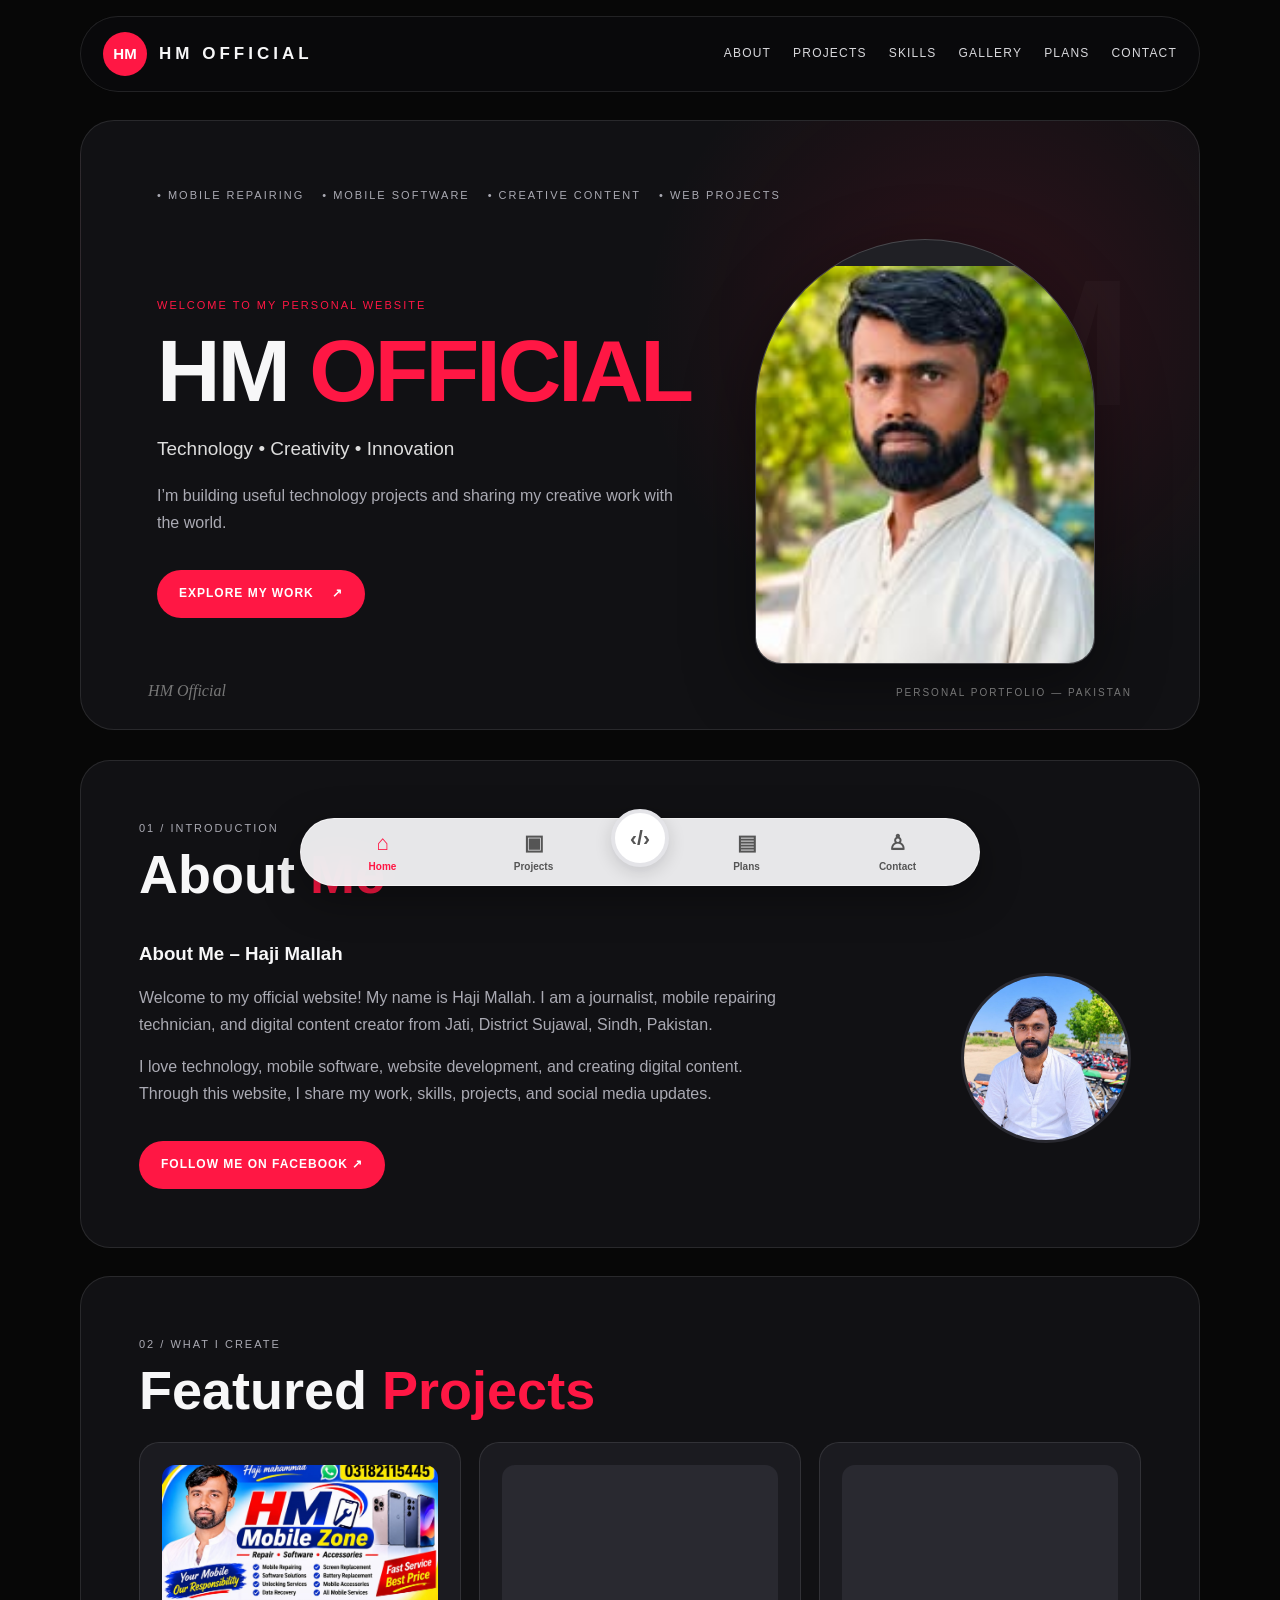
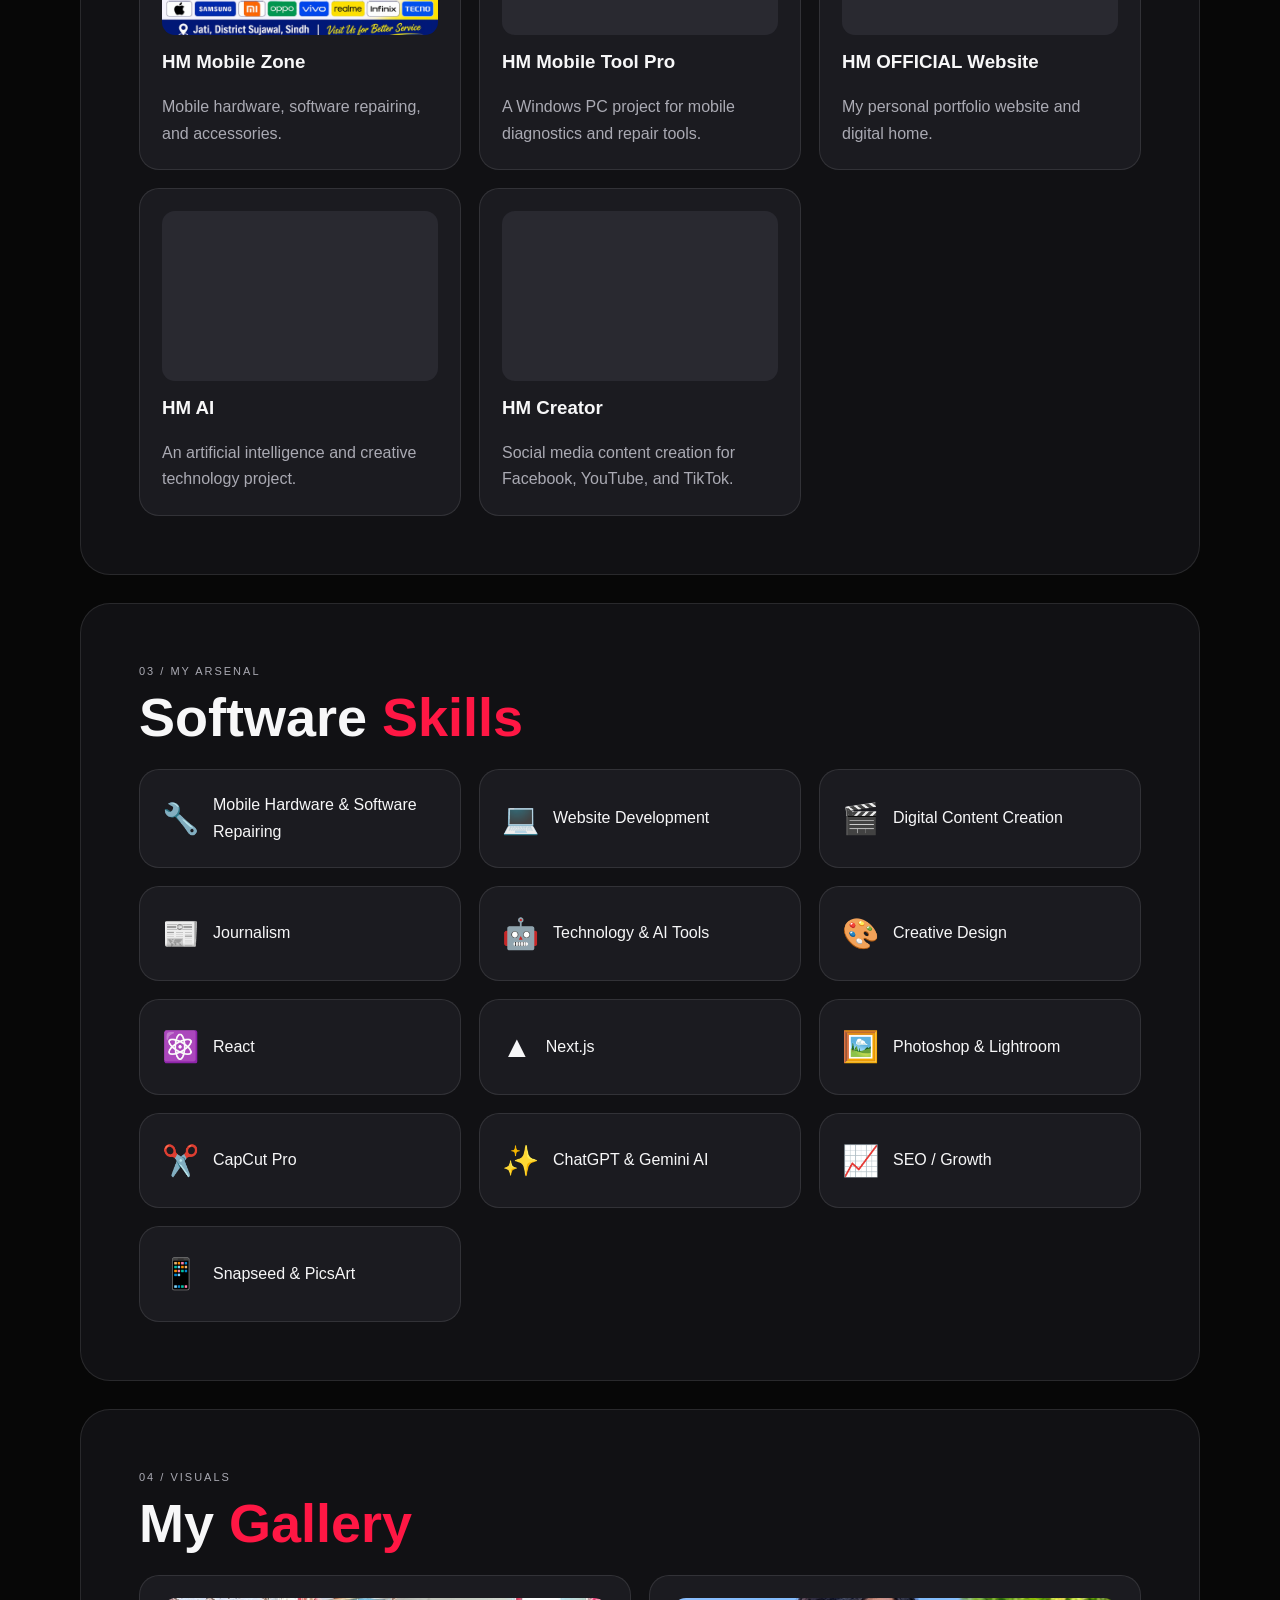
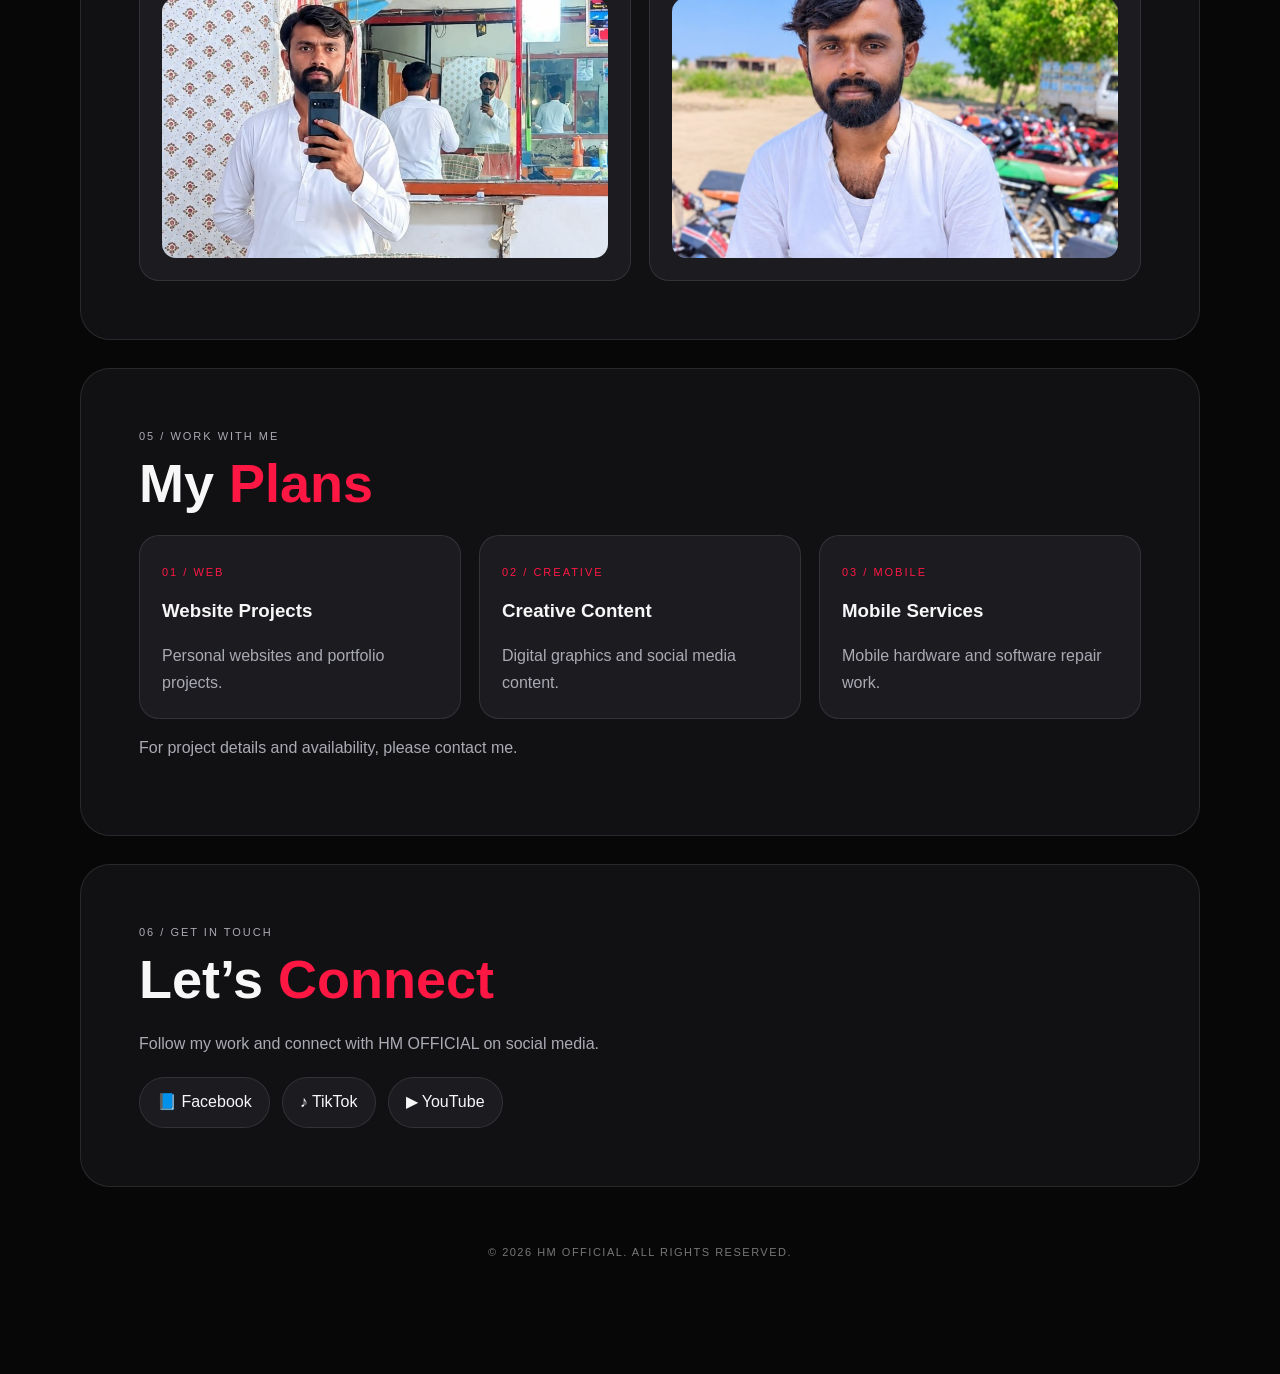
==== commit ca69219f: "Update index.html" ====
--- a/index.html
+++ b/index.html
@@ -188,7 +188,7 @@
         <a class="primary-btn" href="#projects">EXPLORE MY WORK <span>↗</span></a>
       </div>
       <div class="portrait-wrap">
-        <img src="profile.jpg" alt="Haji Mallah — HM Official"
+        <<img src="myphoto.jpg" alt="HM Official" class="profile-img">
              onerror="this.style.display='none'; this.nextElementSibling.style.display='grid'">
         <div class="photo-placeholder"><span>HM</span></div>
       </div>
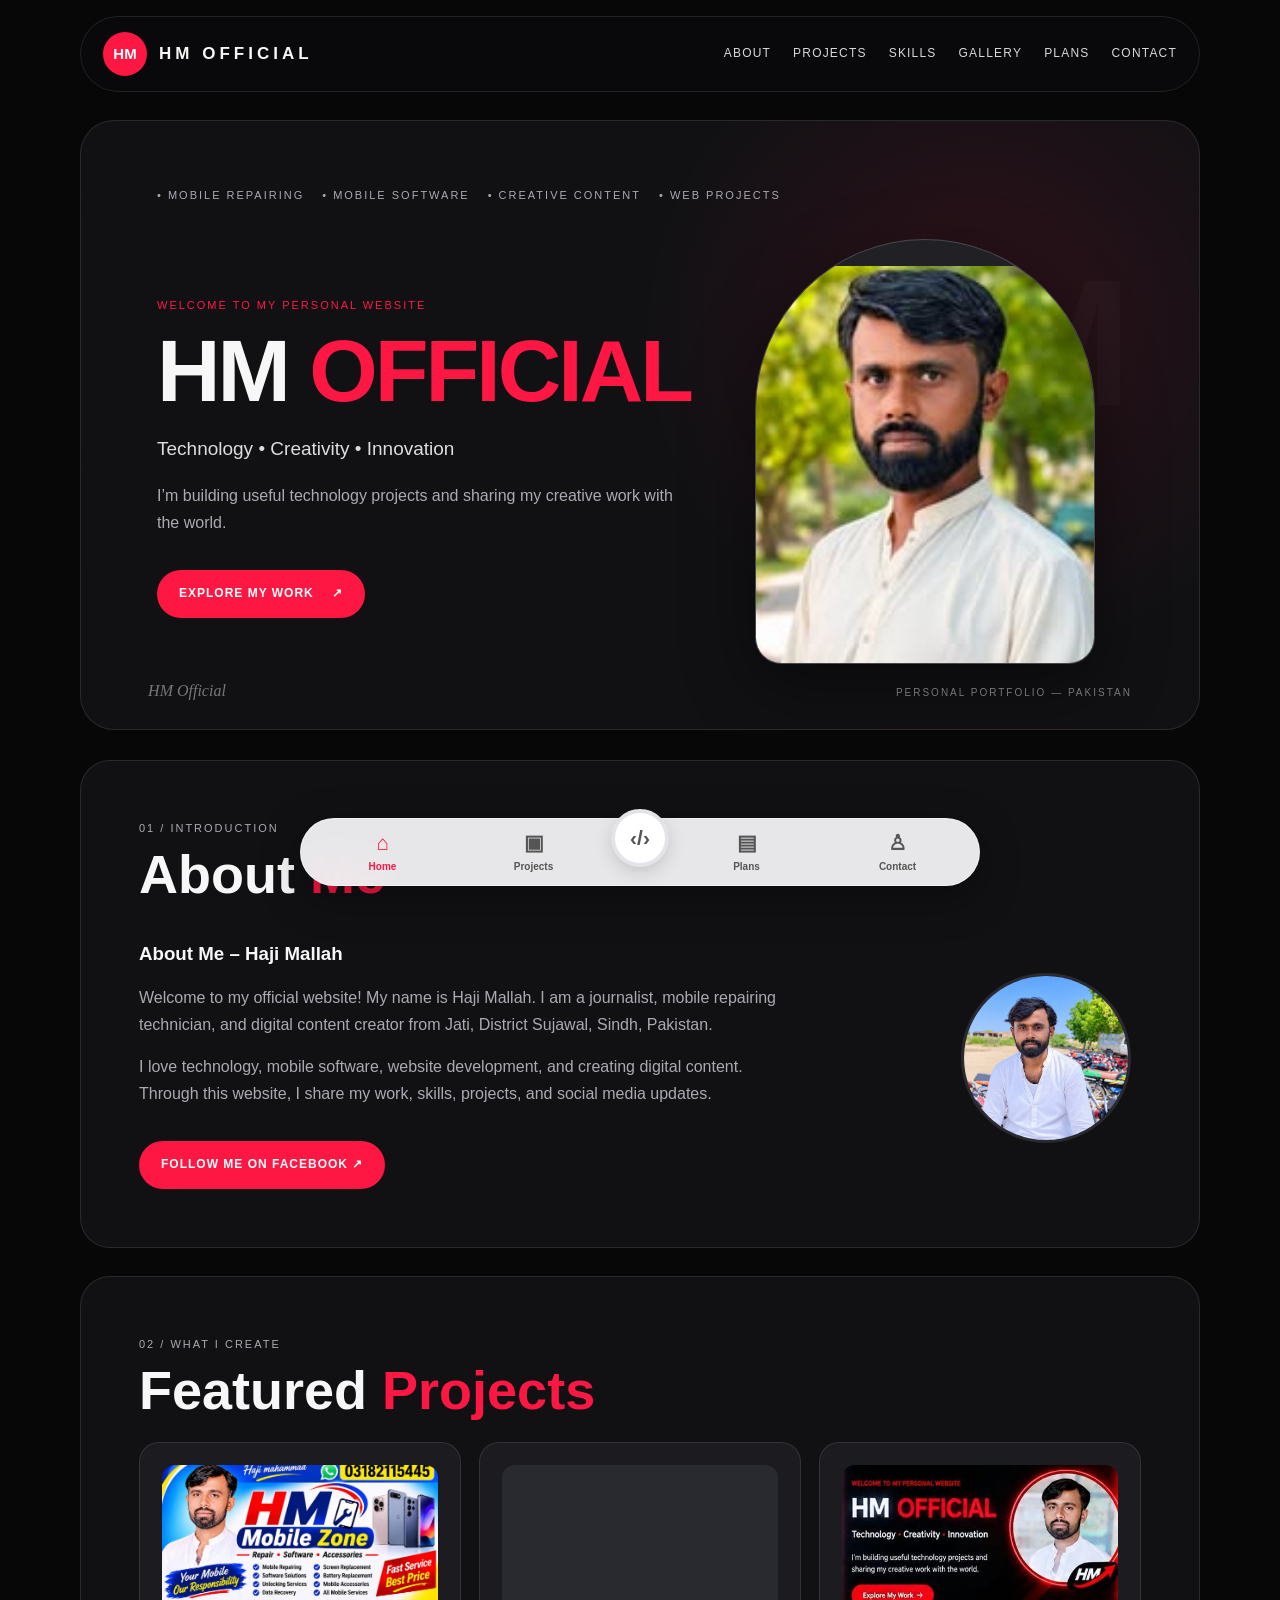
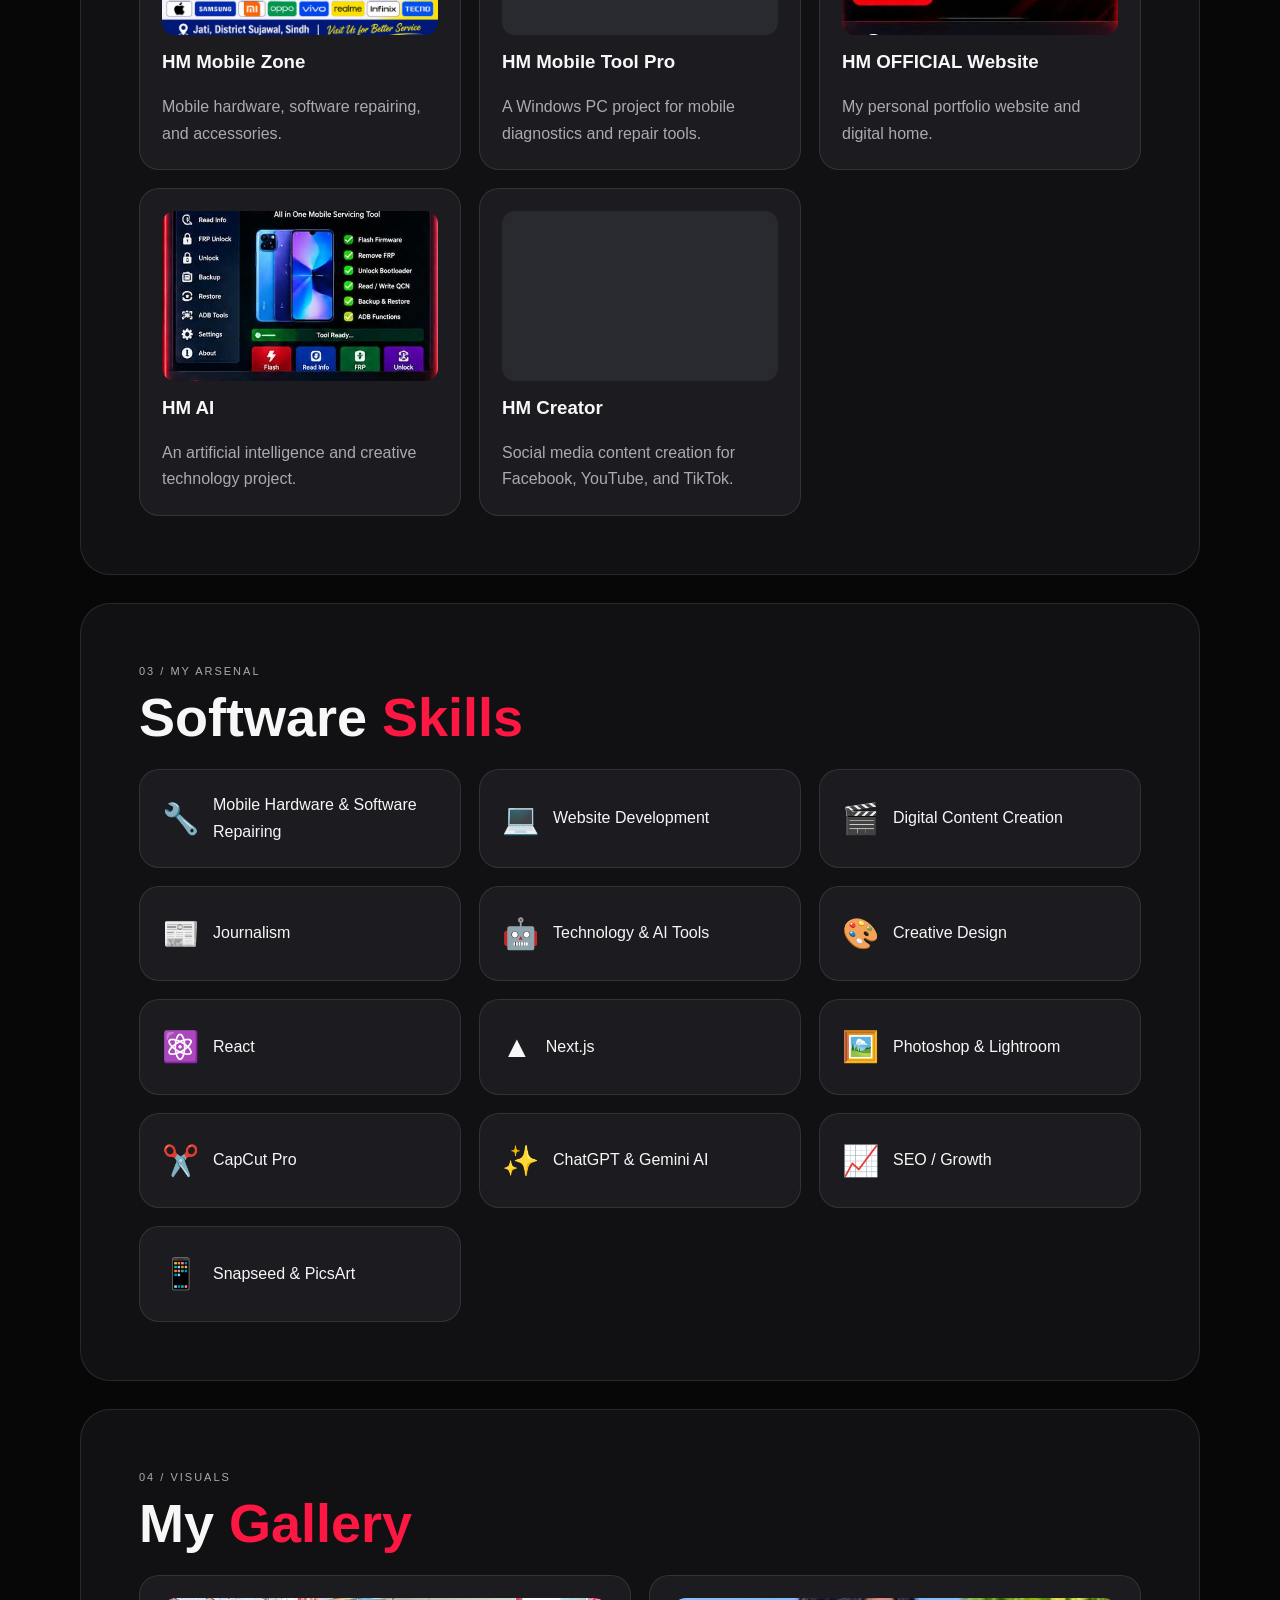
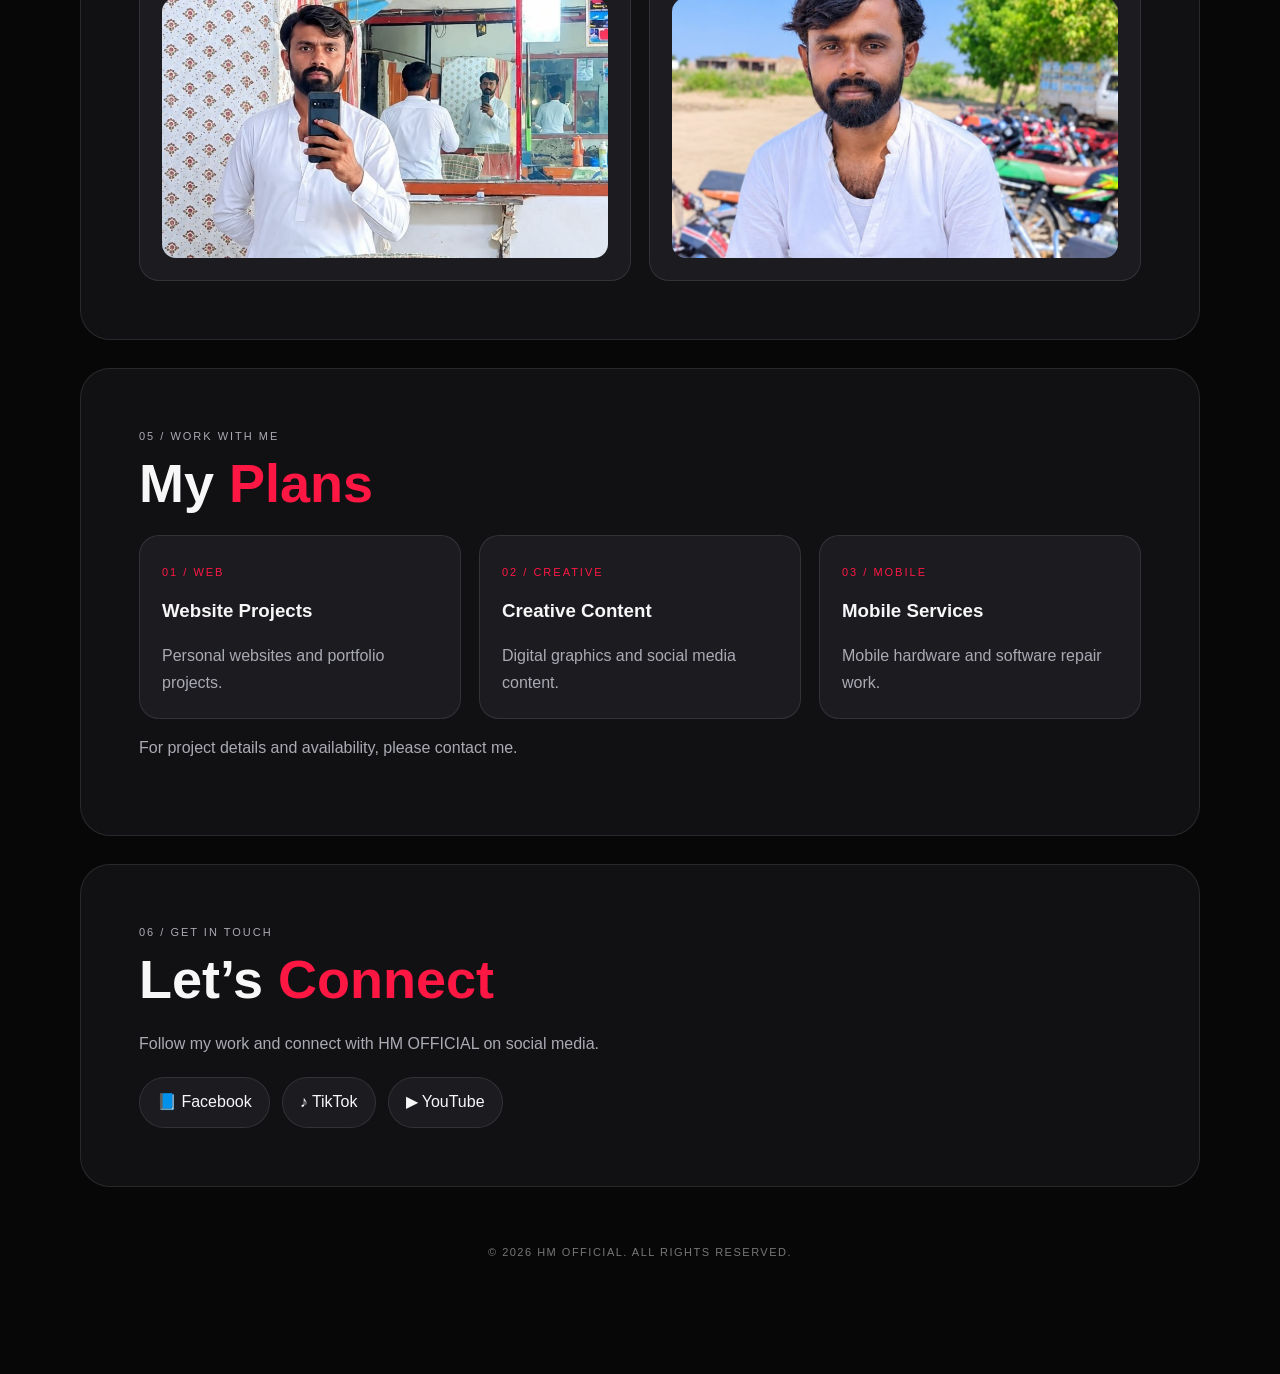
==== commit 166fd767: "Update index.html" ====
--- a/index.html
+++ b/index.html
@@ -223,11 +223,11 @@
           <h3>HM Mobile Tool Pro</h3><p>A Windows PC project for mobile diagnostics and repair tools.</p>
         </article>
         <article class="card">
-          <div class="project-image" aria-hidden="true"></div>
+          <img src="hm-webside-png" class="project-image" alt="HM OFFICIAL Website">
           <h3>HM OFFICIAL Website</h3><p>My personal portfolio website and digital home.</p>
         </article>
         <article class="card">
-          <div class="project-image" aria-hidden="true"></div>
+          <img src="hm-tool-pro.png" class="project-image" alt="HM Mobile Tool Pro">
           <h3>HM AI</h3><p>An artificial intelligence and creative technology project.</p>
         </article>
         <article class="card">
